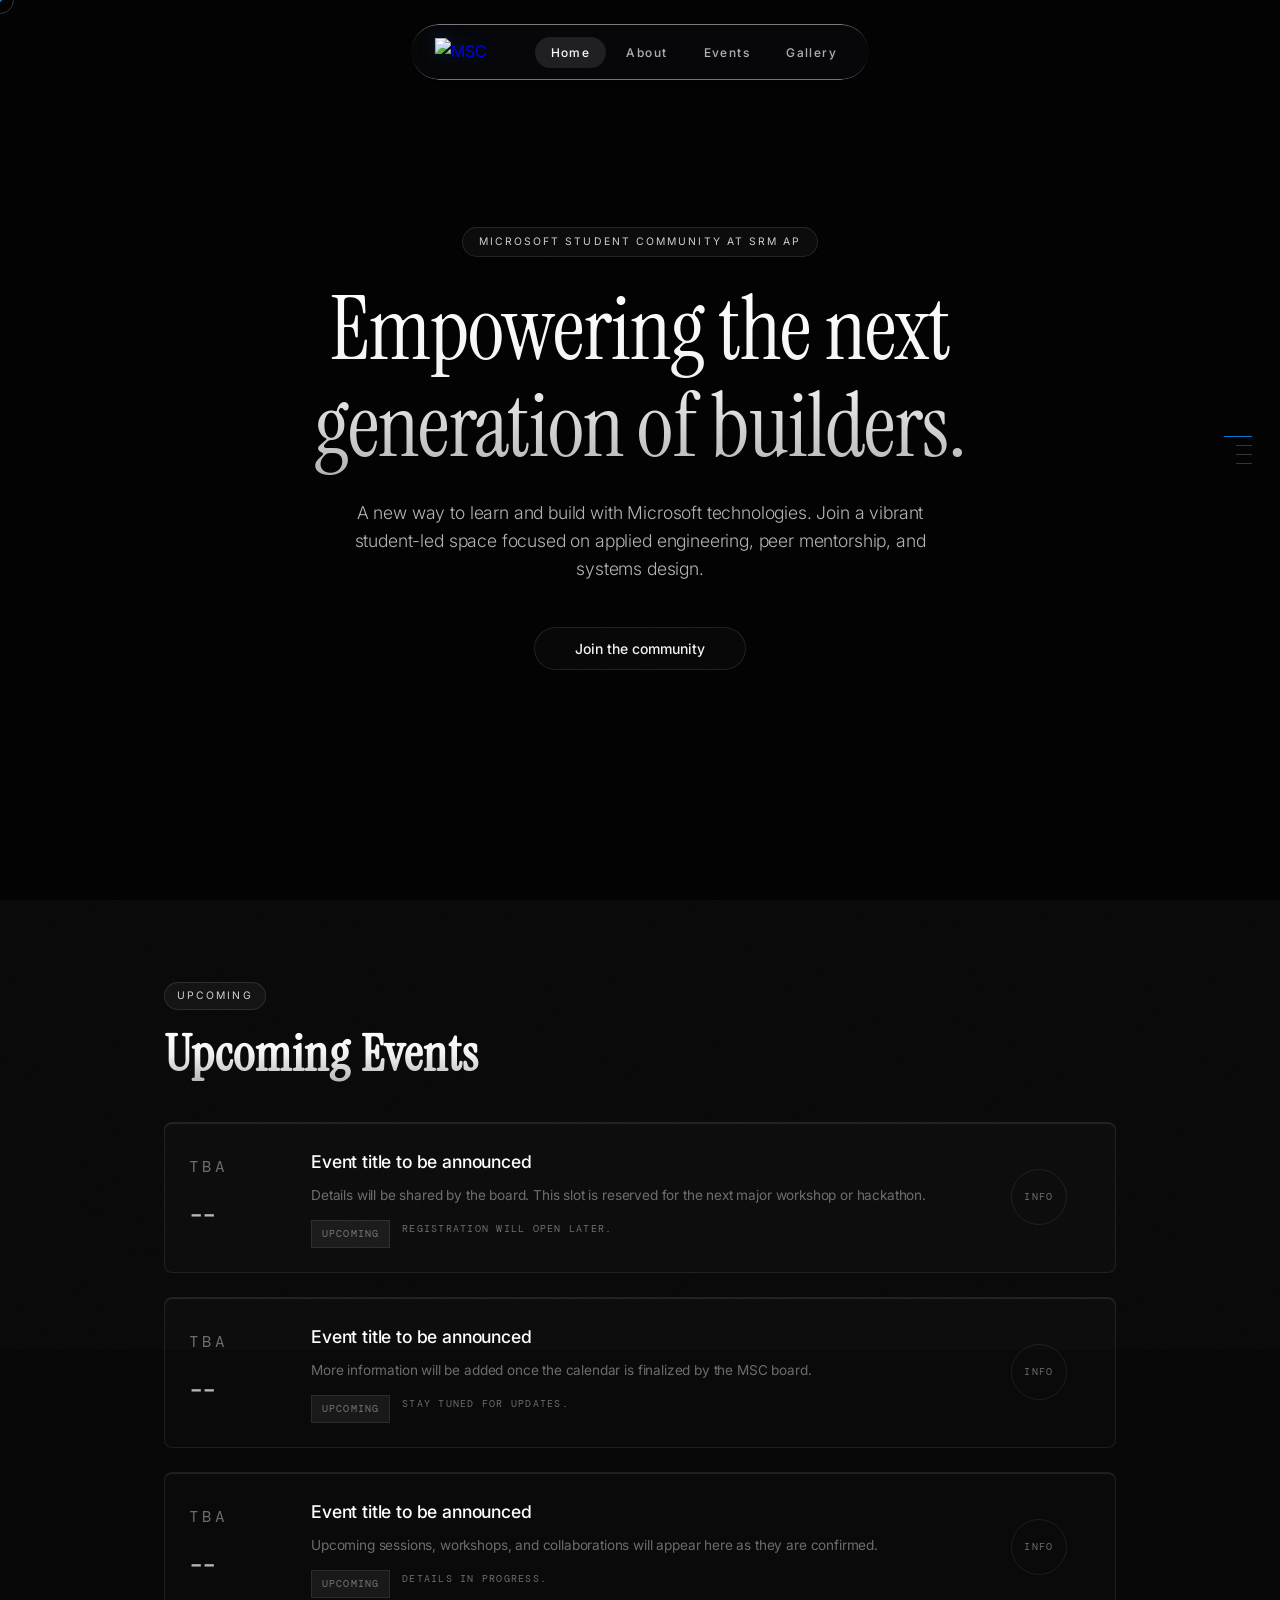
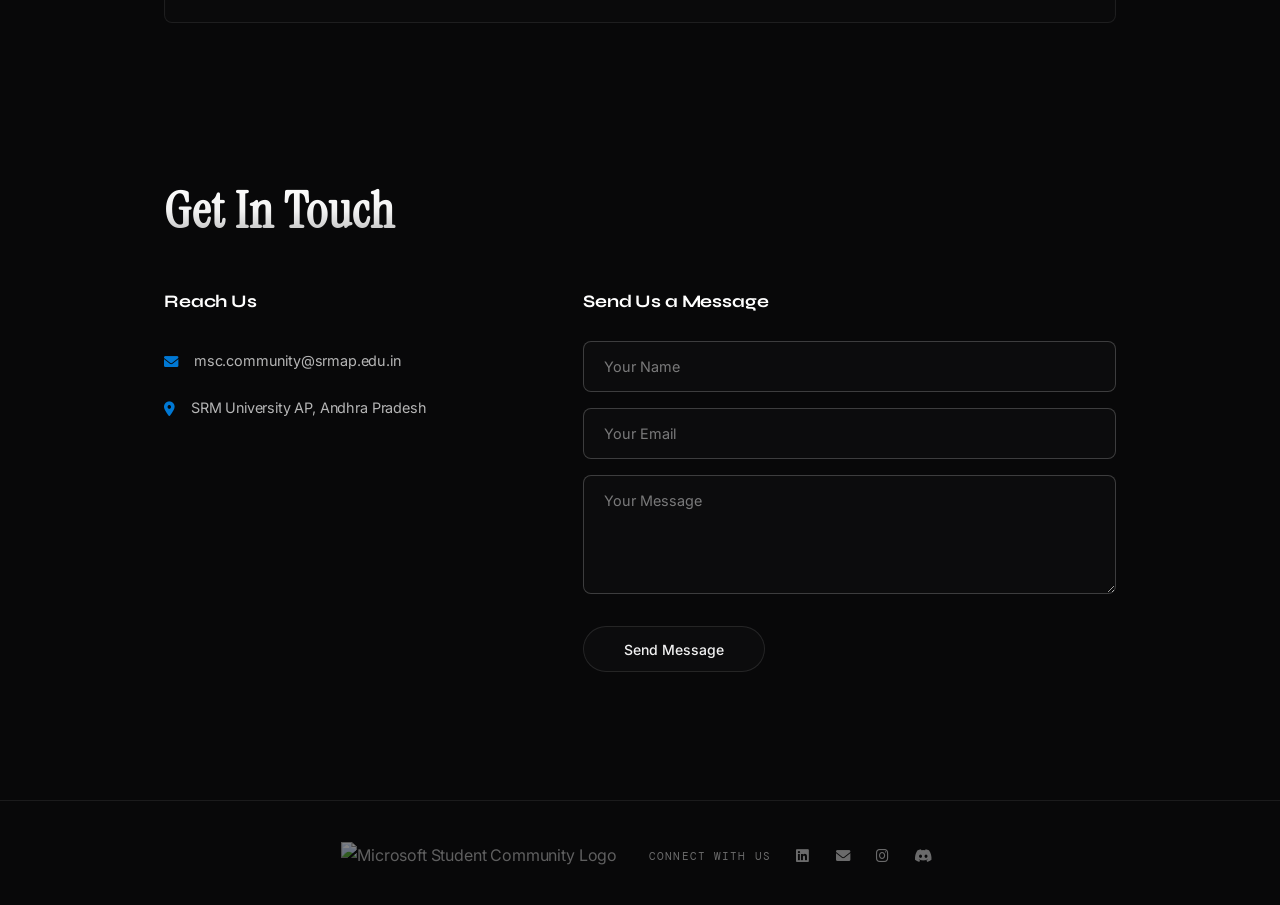
==== mscsrmap-main/index.html @ 241bece9 "Initial commit" ====
<!doctype html>
<html lang="en">
  <head>
    <meta charset="UTF-8" />
    <meta name="viewport" content="width=device-width, initial-scale=1.0" />
    <meta
      name="description"
      content="Microsoft Student Community at SRM University AP - A vibrant student-led tech community focused on Azure, AI, and cloud computing."
    />
    <title>Microsoft Student Community - SRM University AP</title>

    <!-- Preconnect to external domains for faster loading -->
    <link rel="preconnect" href="https://fonts.googleapis.com" crossorigin />
    <link rel="preconnect" href="https://fonts.gstatic.com" crossorigin />
    <link rel="preconnect" href="https://cdnjs.cloudflare.com" crossorigin />
    <link rel="preconnect" href="https://www.gstatic.com" crossorigin />

    <!-- DNS Prefetch for additional resources -->
    <link rel="dns-prefetch" href="https://api.web3forms.com" />

    <!-- Stylesheets with optimized loading -->
    <link rel="stylesheet" href="styles.css" />
    <link
      href="https://fonts.googleapis.com/css2?family=Syne:wght@700;800&family=DM+Mono:ital,wght@0,400;0,500;1,400&family=Inter:wght@300;400;500&family=Instrument+Serif:ital@0;1&display=swap"
      rel="stylesheet"
    />
    <link
      rel="stylesheet"
      href="https://cdnjs.cloudflare.com/ajax/libs/font-awesome/6.0.0/css/all.min.css"
      crossorigin="anonymous"
      referrerpolicy="no-referrer"
    />
  <script>
    (function(){
      var navEntry = performance.getEntriesByType("navigation")[0];
      var isReload = navEntry ? (navEntry.type === 'reload') : (performance.navigation && performance.navigation.type === 1);
      if (sessionStorage.getItem('loaderShown') === 'true' && !isReload) {
        document.documentElement.classList.add('skip-loader');
      } else {
        sessionStorage.setItem('loaderShown', 'true');
      }
    })();
  </script>
</head>

  <body>
    <div class="c-dot" id="cDot"></div>
    <div class="c-ring" id="cRing"></div>

    <!-- Loading Screen -->
    <div class="loading-screen" id="loadingScreen">
      <div class="loading-split top"></div>
      <div class="loading-split bottom"></div>
      <div class="loading-content">
        <div class="loading-logo-wrap">
          <img src="https://lkbwunzswqbnoygxtilm.supabase.co/storage/v1/object/public/webpage/MSC%20Logo.png" alt="MSC Logo" class="loading-logo-img" />
        </div>
        <div class="loading-bar-wrap">
          <div class="loading-bar-line"></div>
        </div>
      </div>
    </div>

    <!-- Background Video - optimized with preload metadata -->
    <video
      class="background-video"
      muted
      loop
      playsinline
      id="bgVideo"
      preload="metadata"
    >
      <source
        src="https://lkbwunzswqbnoygxtilm.supabase.co/storage/v1/object/public/webpage/Microsoft_Student_Community_Title_Card.mp4"
        type="video/mp4"
      />
    </video>
    <div class="background-overlay"></div>

    <!-- Navigation -->
    <nav class="navbar liquid-glass">
      <div class="nav-container">
        <a href="index.html" class="nav-logo-link"><img src="https://lkbwunzswqbnoygxtilm.supabase.co/storage/v1/object/public/webpage/MSC%20Logo.png" alt="MSC" class="nav-logo-img" /></a>
        <ul class="nav-menu">
          <li><a href="#home" class="nav-link active">Home</a></li>
          <li><a href="about.html" class="nav-link">About</a></li>
          <li><a href="events.html" class="nav-link">Events</a></li>
          <li><a href="gallery.html" class="nav-link">Gallery</a></li>
        </ul>
        <div class="hamburger">
          <span></span>
          <span></span>
          <span></span>
        </div>
      </div>
    </nav>

    <!-- Checkpoint Navigation Dots -->
    <div class="checkpoint-nav">
      <a
        href="#home"
        class="checkpoint-dot active"
        data-section="home"
        title="Home"
      ></a>
      <a
        href="#upcoming"
        class="checkpoint-dot"
        data-section="upcoming"
        title="Upcoming"
      ></a>
      <a
        href="#about"
        class="checkpoint-dot"
        data-section="about"
        title="About"
      ></a>
      <a
        href="#contact"
        class="checkpoint-dot"
        data-section="contact"
        title="Contact"
      ></a>
    </div>

    <!-- Hero Section -->
    <section id="home" class="hero hero-pro">
      <div class="hero-content">
        <p class="hero-tagline-pill glass-pill">MICROSOFT STUDENT COMMUNITY AT SRM AP</p>
        <h1 class="hero-title-pro">
          Empowering the next generation of builders.
        </h1>
        <p class="hero-desc-pro">
          A new way to learn and build with Microsoft technologies. Join a vibrant student-led space focused on applied engineering, peer mentorship, and systems design.
        </p>
        <div class="hero-cta-area">
          <button id="hero-join-btn" class="hero-btn-glass">Join the community</button>
          
          <form id="hero-email-form" class="hero-email-form hidden">
            <input type="email" id="hero-email-input" placeholder="" required />
            <button type="submit" id="hero-email-submit">
              <i class="fa-solid fa-arrow-right"></i>
            </button>
          </form>
        </div>
      </div>
    </section>

    <section id="upcoming" class="upcoming">
      <div class="container">
        <span class="section-label">Upcoming</span>
        <h2 class="section-title">Upcoming Events</h2>
        <div class="upcoming-list">
          <article class="event-cassette">
            <div class="event-spine">
              <span class="event-month">TBA</span>
              <span class="event-day">--</span>
            </div>
            <div class="event-body">
              <h3>Event title to be announced</h3>
              <p>
                Details will be shared by the board. This slot is reserved for
                the next major workshop or hackathon.
              </p>
              <div class="event-meta">
                <span class="event-status">Upcoming</span>
                <span class="event-note">Registration will open later.</span>
              </div>
            </div>
            <div class="event-edge">
              <span>Info</span>
            </div>
          </article>

          <article class="event-cassette">
            <div class="event-spine">
              <span class="event-month">TBA</span>
              <span class="event-day">--</span>
            </div>
            <div class="event-body">
              <h3>Event title to be announced</h3>
              <p>
                More information will be added once the calendar is finalized by
                the MSC board.
              </p>
              <div class="event-meta">
                <span class="event-status">Upcoming</span>
                <span class="event-note">Stay tuned for updates.</span>
              </div>
            </div>
            <div class="event-edge">
              <span>Info</span>
            </div>
          </article>

          <article class="event-cassette">
            <div class="event-spine">
              <span class="event-month">TBA</span>
              <span class="event-day">--</span>
            </div>
            <div class="event-body">
              <h3>Event title to be announced</h3>
              <p>
                Upcoming sessions, workshops, and collaborations will appear
                here as they are confirmed.
              </p>
              <div class="event-meta">
                <span class="event-status">Upcoming</span>
                <span class="event-note">Details in progress.</span>
              </div>
            </div>
            <div class="event-edge">
              <span>Info</span>
            </div>
          </article>
        </div>
      </div>
    </section>



    <!-- Contact Section -->
    <section id="contact" class="contact">
      <div class="container">
        <h2 class="section-title">Get In Touch</h2>
        <div class="contact-content">
          <div class="contact-info">
            <h3>Reach Us</h3>
            <div class="contact-item">
              <i class="fas fa-envelope"></i>
              <p>msc.community@srmap.edu.in</p>
            </div>
            <div class="contact-item">
              <i class="fas fa-map-marker-alt"></i>
              <p>SRM University AP, Andhra Pradesh</p>
            </div>
          </div>
          <div class="contact-form">
            <h3>Send Us a Message</h3>
            <form
              id="contact-form"
              action="https://api.web3forms.com/submit"
              method="POST"
            >
              <input
                type="hidden"
                name="access_key"
                value="b3f684a3-2f63-4d19-bb5c-60fe3d278ec2"
              />
              <input
                type="hidden"
                name="subject"
                value="New Contact Form Submission from MSC Website"
              />
              <input
                type="hidden"
                name="from_name"
                value="MSC Website Contact Form"
              />

              <input
                type="text"
                id="name"
                name="name"
                placeholder="Your Name"
                required
              />
              <input
                type="email"
                id="email"
                name="email"
                placeholder="Your Email"
                required
              />
              <textarea
                id="message"
                name="message"
                placeholder="Your Message"
                rows="5"
                required
              ></textarea>
              <button type="submit" id="submit-btn">Send Message</button>
            </form>
            <div id="form-status" class="form-status"></div>
          </div>
        </div>
      </div>
    </section>

    <!-- Event Modal -->
    <div class="event-modal" id="eventModal">
      <div class="event-modal-content">
        <div class="event-modal-header">
          <div class="event-modal-close" id="closeModal">&times;</div>
          <h3 class="event-modal-title" id="modalTitle"></h3>
          <div class="event-modal-date" id="modalDate"></div>
        </div>
        <div class="event-modal-body" id="modalBody"></div>
        <div class="event-modal-footer">
          <button class="event-modal-register" id="modalRegister">
            Register Now
          </button>
        </div>
      </div>
    </div>

    <!-- Footer -->
    <footer class="footer">
      <div class="container">
        <div class="footer-content">
          <div class="footer-left">
            <div class="footer-logo">
              <img
                src="https://lkbwunzswqbnoygxtilm.supabase.co/storage/v1/object/public/webpage/MSC%20Logo.png"
                alt="Microsoft Student Community Logo"
                class="footer-logo-img"
                loading="lazy"
                decoding="async"
              />
            </div>
            <div class="footer-connect">
              <p>Connect with us</p>
              <div class="footer-social">
                <a
                  href="https://linkedin.com/company/microsoft-student-community-srm-university/"
                  target="_blank"
                  ><i class="fab fa-linkedin"></i
                ></a>
                <a href="mailto:msc.community@srmap.edu.in" target="_blank"
                  ><i class="fa fa-envelope"></i
                ></a>
                <a
                  href="https://www.instagram.com/msc.srmap/?igsh=YmEwdnlteHUwNjVs#/"
                  target="_blank"
                  ><i class="fab fa-instagram"></i
                ></a>
                <a href="https://discord.com/invite/wZ55nBhWtJ/" target="_blank"
                  ><i class="fab fa-discord"></i
                ></a>
              </div>
            </div>
          </div>
          <!-- <div class="footer-right">
                    <p></p>
                </div> -->
        </div>
      </div>
    </footer>

    <script src="script.min.js"></script>
    <script>
      document.addEventListener('DOMContentLoaded', () => {
        const joinBtn = document.getElementById('hero-join-btn');
        const emailForm = document.getElementById('hero-email-form');
        const emailInput = document.getElementById('hero-email-input');
        const emailSubmit = document.getElementById('hero-email-submit');
        
        if (joinBtn && emailForm) {
          joinBtn.addEventListener('click', () => {
            joinBtn.style.display = 'none';
            emailForm.classList.remove('hidden');
            
            // Small delay for transition
            setTimeout(() => {
              emailForm.classList.add('active');
              emailInput.focus();
            }, 10);
            
            // Typewriter effect
            const placeholderText = "Enter Your Email Here For Early Access";
            let i = 0;
            emailInput.placeholder = "";
            
            const typeWriter = setInterval(() => {
              if (i < placeholderText.length) {
                emailInput.placeholder += placeholderText.charAt(i);
                i++;
              } else {
                clearInterval(typeWriter);
              }
            }, 60);
          });
          
          emailForm.addEventListener('submit', (e) => {
            e.preventDefault();
            emailSubmit.innerHTML = '<i class="fa-solid fa-check"></i>';
            
            emailInput.value = "";
            emailInput.placeholder = "";
            const successText = "You Will Receive Notifications By Email";
            let j = 0;
            
            const typeWriterSuccess = setInterval(() => {
              if (j < successText.length) {
                emailInput.placeholder += successText.charAt(j);
                j++;
              } else {
                clearInterval(typeWriterSuccess);
                
                // Reset after 4 seconds
                setTimeout(() => {
                  emailForm.classList.remove('active');
                  setTimeout(() => {
                    emailForm.classList.add('hidden');
                    joinBtn.style.display = 'block';
                    emailSubmit.innerHTML = '<i class="fa-solid fa-arrow-right"></i>';
                    emailInput.placeholder = "";
                  }, 200);
                }, 4000);
              }
            }, 60);
          });
        }
      });
    </script>
  </body>
</html>
---- mscsrmap-main/styles.css ----
/* ===== RESET & BASE ===== */
* {
  margin: 0;
  padding: 0;
  box-sizing: border-box;
}

html {
  scroll-behavior: smooth;
}

:root {
  --bg: #080809;
  --bg-2: #0d0d0f;
  --blue: #0078d4;
  --blue-dim: rgba(0, 120, 212, 0.1);
  --blue-glow: rgba(0, 120, 212, 0.35);
  --blue-soft: rgba(0, 120, 212, 0.08);
  --w100: #ffffff;
  --w95: rgba(255, 255, 255, 0.95);
  --w80: rgba(255, 255, 255, 0.8);
  --w70: rgba(255, 255, 255, 0.7);
  --w45: rgba(255, 255, 255, 0.45);
  --w40: rgba(255, 255, 255, 0.4);
  --w20: rgba(255, 255, 255, 0.2);
  --w15: rgba(255, 255, 255, 0.15);
  --w10: rgba(255, 255, 255, 0.1);
  --w06: rgba(255, 255, 255, 0.06);
  --w04: rgba(255, 255, 255, 0.04);
  --w02: rgba(255, 255, 255, 0.02);
  --w01: rgba(255, 255, 255, 0.01);
  --border: rgba(255, 255, 255, 0.08);
  --glass-bg: rgba(255, 255, 255, 0.01);
  --glass-border-top: rgba(255, 255, 255, 0.45);
  --glass-border-mid: rgba(255, 255, 255, 0.15);
  --font-d: "Syne", sans-serif;
  --font-s: "Instrument Serif", serif;
  --font-m: "DM Mono", monospace;
  --font-b: "Inter", sans-serif;
  --ease: cubic-bezier(0.16, 1, 0.3, 1);
  --ease-io: cubic-bezier(0.45, 0, 0.55, 1);
}

body {
  font-family: var(--font-b);
  background: var(--bg);
  color: var(--w70);
  line-height: 1.7;
  overflow-x: hidden;
  position: relative;
  animation: pageIn 0.4s var(--ease) both;
  -webkit-font-smoothing: antialiased;
  -moz-osx-font-smoothing: grayscale;
  letter-spacing: -0.01em;
}

/* ===== SELECTION STYLING ===== */
::selection {
  background: var(--w100);
  color: #000;
}
::-moz-selection {
  background: var(--w100);
  color: #000;
}

body::after {
  content: "";
  position: fixed;
  inset: -50%;
  width: 200%;
  height: 200%;
  background-image: url("data:image/svg+xml,%3Csvg xmlns='http://www.w3.org/2000/svg' width='300' height='300'%3E%3Cfilter id='n'%3E%3CfeTurbulence type='fractalNoise' baseFrequency='0.75' numOctaves='4' stitchTiles='stitch'/%3E%3C/filter%3E%3Crect width='300' height='300' filter='url(%23n)' opacity='1'/%3E%3C/svg%3E");
  background-repeat: repeat;
  background-size: 300px 300px;
  opacity: 0.028;
  pointer-events: none;
  z-index: 99990;
  mix-blend-mode: overlay;
  animation: grainShift 0.8s steps(1) infinite;
}

@keyframes grainShift {
  0% {
    transform: translate(0, 0);
  }
  10% {
    transform: translate(-3%, -4%);
  }
  20% {
    transform: translate(5%, 2%);
  }
  30% {
    transform: translate(-2%, 6%);
  }
  40% {
    transform: translate(4%, -3%);
  }
  50% {
    transform: translate(-5%, 1%);
  }
  60% {
    transform: translate(3%, 5%);
  }
  70% {
    transform: translate(-4%, -2%);
  }
  80% {
    transform: translate(2%, -5%);
  }
  90% {
    transform: translate(-3%, 3%);
  }
  100% {
    transform: translate(0, 0);
  }
}

@keyframes pageIn {
  from {
    opacity: 0;
  }
  to {
    opacity: 1;
  }
}

/* ===== LIQUID GLASS UTILITY ===== */
.liquid-glass {
  background: var(--glass-bg);
  background-blend-mode: luminosity;
  backdrop-filter: blur(4px);
  -webkit-backdrop-filter: blur(4px);
  border: none;
  box-shadow: inset 0 1px 1px rgba(255, 255, 255, 0.1);
  position: relative;
  overflow: hidden;
}
.liquid-glass::before {
  content: '';
  position: absolute;
  inset: 0;
  padding: 1.4px;
  background: linear-gradient(
    180deg,
    var(--glass-border-top) 0%,
    var(--glass-border-mid) 20%,
    transparent 40%,
    transparent 60%,
    var(--glass-border-mid) 80%,
    var(--glass-border-top) 100%
  );
  border-radius: inherit;
  -webkit-mask: linear-gradient(#fff 0 0) content-box, linear-gradient(#fff 0 0);
  -webkit-mask-composite: xor;
  mask: linear-gradient(#fff 0 0) content-box, linear-gradient(#fff 0 0);
  mask-composite: exclude;
  pointer-events: none;
  z-index: 1;
}

.glass-pill {
  background: rgba(255, 255, 255, 0.04);
  backdrop-filter: blur(16px) saturate(180%);
  -webkit-backdrop-filter: blur(16px) saturate(180%);
  border-radius: 9999px;
  border: 1px solid var(--w10);
}

@keyframes logoPulse {
  0% {
    transform: scale(0.98);
    opacity: 0.75;
  }
  50% {
    transform: scale(1.05);
    opacity: 1;
  }
  100% {
    transform: scale(0.98);
    opacity: 0.75;
  }
}

/* ===== LOADING SCREEN ===== */
.loading-screen {
  position: fixed;
  inset: 0;
  z-index: 99999;
  display: flex;
  align-items: center;
  justify-content: center;
  pointer-events: none;
}
html.skip-loader .loading-screen {
  display: none !important;
}
.loading-split {
  position: absolute;
  left: 0;
  right: 0;
  height: 50vh;
  background: #000;
  transition: transform 0.8s cubic-bezier(0.77, 0, 0.175, 1);
  z-index: 1;
}
.loading-split.top {
  top: 0;
  transform-origin: top;
}
.loading-split.bottom {
  bottom: 0;
  transform-origin: bottom;
}
.loading-screen.hidden .loading-split.top {
  transform: translateY(-100%);
}
.loading-screen.hidden .loading-split.bottom {
  transform: translateY(100%);
}
.loading-content {
  position: relative;
  z-index: 2;
  display: flex;
  flex-direction: column;
  align-items: center;
  gap: 2rem;
  transition: opacity 0.4s ease, transform 0.6s ease;
}
.loading-screen.hidden .loading-content {
  opacity: 0;
  transform: scale(0.95);
}
.loading-logo-wrap {
  overflow: hidden;
  display: flex;
  align-items: center;
  justify-content: center;
}
.loading-logo-img {
  height: 100px;
  width: auto;
  object-fit: contain;
  transform: translateY(100%);
  animation: slideUpLogo 0.8s cubic-bezier(0.16, 1, 0.3, 1) forwards;
  filter: drop-shadow(0 0 14px rgba(0, 120, 212, 0.35));
}
@keyframes slideUpLogo {
  to { transform: translateY(0); }
}
.loading-bar-wrap {
  width: 140px;
  height: 1px;
  background: var(--w10);
  overflow: hidden;
  position: relative;
}
.loading-bar-line {
  position: absolute;
  top: 0;
  left: 0;
  height: 100%;
  width: 40%;
  background: var(--blue);
  animation: loadingScan 1s cubic-bezier(0.65, 0, 0.35, 1) infinite;
}
@keyframes loadingScan {
  0% { left: -40%; }
  100% { left: 100%; }
}

/* ===== BACKGROUND ===== */
.background-video {
  position: fixed;
  top: 0;
  left: 0;
  right: 0;
  bottom: 0;
  width: 100vw;
  height: 100vh;
  object-fit: cover;
  z-index: -2;
  opacity: 0.4;
  filter: grayscale(100%) brightness(0.6) blur(8px);
  display: block;
  max-width: 100vw;
  max-height: 100vh;
  pointer-events: none;
}

.background-overlay {
  position: fixed;
  inset: 0;
  background: rgba(8, 8, 9, 0.82);
  z-index: -1;
}

body.events-page .background-overlay,
body.team-page .background-overlay,
body.board-page .background-overlay {
  background: rgba(8, 8, 9, 0.92) !important;
}

body.events-page .events,
body.team-page .team,
body.board-page .board {
  padding-top: 140px;
}

/* ===== CONTAINER ===== */
.container {
  max-width: 1000px;
  margin: 0 auto;
  padding: 0 24px;
}

/* ===== NAVIGATION ===== */
.navbar {
  position: fixed;
  top: 24px;
  left: 50%;
  transform: translateX(-50%);
  width: max-content;
  max-width: 90vw;
  z-index: 1000;
  padding: 0;
  transition: all 0.4s cubic-bezier(0.16, 1, 0.3, 1);
  border-radius: 100px;
  animation: navSlideIn 0.8s var(--ease) forwards;
  opacity: 0;
}
@keyframes navSlideIn {
  from { opacity: 0; transform: translate(-50%, -20px); }
  to { opacity: 1; transform: translate(-50%, 0); }
}
.nav-container {
  display: flex;
  align-items: center;
  justify-content: space-between;
  height: 56px;
  padding: 0 16px 0 24px;
  gap: 3rem;
}
.nav-logo-link {
  display: flex;
  align-items: center;
  text-decoration: none;
}
.nav-logo-img {
  height: 28px;
  width: auto;
  object-fit: contain;
  filter: drop-shadow(0 0 8px rgba(0, 120, 212, 0.2));
  transition: filter 0.3s ease, transform 0.3s ease;
}
.nav-logo-link:hover .nav-logo-img {
  filter: drop-shadow(0 0 14px rgba(0, 120, 212, 0.4));
  transform: scale(1.05);
}
.nav-menu {
  display: flex;
  list-style: none;
  gap: 0.25rem;
  align-items: center;
}
.nav-link {
  font-family: var(--font-b);
  font-size: 0.75rem;
  font-weight: 500;
  letter-spacing: 0.04em;
  color: var(--w70);
  text-decoration: none;
  text-transform: capitalize;
  padding: 8px 16px;
  border-radius: 100px;
  transition: all 0.3s ease;
  position: relative;
}
.nav-link:hover {
  background: rgba(255, 255, 255, 0.05);
  color: var(--w100);
}
.nav-link.active {
  background: rgba(255, 255, 255, 0.1);
  color: var(--w100);
}

/* Hamburger */
.hamburger {
  display: none;
  flex-direction: column;
  cursor: pointer;
  padding: 8px;
  z-index: 1001;
}

.hamburger span {
  width: 20px;
  height: 1.5px;
  background: var(--w40);
  margin: 3px 0;
  border-radius: 2px;
}

.hamburger.active span:nth-child(1) {
  transform: rotate(45deg) translateY(7px);
}

.hamburger.active span:nth-child(2) {
  opacity: 0;
}

.hamburger.active span:nth-child(3) {
  transform: rotate(-45deg) translateY(-7px);
}

/* ===== CHECKPOINT NAV ===== */
.checkpoint-nav {
  position: fixed;
  right: 1.75rem;
  top: 50%;
  transform: translateY(-50%);
  display: flex;
  flex-direction: column;
  gap: 8px;
  z-index: 100;
  align-items: flex-end;
}
.checkpoint-dot {
  display: block;
  height: 1px;
  width: 16px;
  background: var(--w20);
  text-decoration: none;
  transition:
    width 0.35s var(--ease),
    background 0.3s ease;
}
.checkpoint-dot:hover {
  width: 22px;
  background: var(--w40);
}
.checkpoint-dot.active {
  width: 28px;
  background: var(--blue);
}
@media (max-width: 900px) {
  .checkpoint-nav {
    display: none;
  }
}

/* ===== CUSTOM CURSOR ===== */
@media (hover: hover) and (pointer: fine) {
  /* Hide native cursor only when JS has initialized the custom cursor */
  body.has-custom-cursor * {
    cursor: none !important;
  }

  .c-dot {
    position: fixed;
    width: 4px;
    height: 4px;
    background: var(--blue);
    border-radius: 50%;
    pointer-events: none;
    z-index: 999999;
    left: 0;
    top: 0;
    transform: translate(-50%, -50%);
    will-change: left, top;
    transition:
      width 0.2s var(--ease),
      height 0.2s var(--ease),
      opacity 0.3s;
  }
  .c-ring {
    position: fixed;
    width: 28px;
    height: 28px;
    border: 1px solid var(--w20);
    border-radius: 50%;
    pointer-events: none;
    z-index: 999998;
    left: 0;
    top: 0;
    transform: translate(-50%, -50%);
    will-change: left, top;
    transition:
      width 0.3s var(--ease),
      height 0.3s var(--ease),
      border-color 0.3s ease,
      opacity 0.3s;
  }
  .c-dot.h {
    width: 6px;
    height: 6px;
  }
  .c-ring.h {
    width: 40px;
    height: 40px;
    border-color: var(--blue-glow);
  }
}

/* ===== SCROLL REVEAL ===== */
.reveal {
  opacity: 0;
  transform: translateY(20px);
  transition:
    opacity 0.75s var(--ease),
    transform 0.75s var(--ease);
}
.reveal.in {
  opacity: 1;
  transform: none;
}
.reveal-d1 {
  transition-delay: 0.08s;
}
.reveal-d2 {
  transition-delay: 0.16s;
}
.reveal-d3 {
  transition-delay: 0.24s;
}
.reveal-d4 {
  transition-delay: 0.32s;
}

/* ===== HERO PRO ===== */
.hero.hero-pro {
  position: relative;
  min-height: 100vh;
  display: flex;
  align-items: center;
  justify-content: center;
  padding: 0 24px;
}

.hero-pro .hero-content {
  position: relative;
  z-index: 10;
  text-align: center;
  max-width: 1000px;
  width: 100%;
  display: flex;
  flex-direction: column;
  align-items: center;
  justify-content: center;
}

.hero-tagline-pill {
  display: inline-flex;
  align-items: center;
  justify-content: center;
  gap: 0.5rem;
  padding: 0.35rem 1rem;
  font-family: var(--font-b);
  font-size: 0.65rem;
  letter-spacing: 0.2em;
  text-transform: uppercase;
  color: var(--w80);
  margin-bottom: 1.5rem;
  opacity: 0;
  animation: fadeUpIn 0.8s var(--ease) 0.1s forwards;
}

.hero-title-pro {
  font-family: var(--font-s);
  font-size: clamp(3rem, 7vw, 5.5rem);
  font-weight: 400;
  line-height: 1.1;
  background: linear-gradient(to bottom, var(--w100), var(--w95), var(--w70));
  -webkit-background-clip: text;
  background-clip: text;
  color: transparent;
  margin-bottom: 1.5rem;
  letter-spacing: -0.01em;
  opacity: 0;
  animation: fadeUpIn 1s var(--ease) 0.2s forwards;
  max-width: 900px;
}

.hero-desc-pro {
  font-size: 1.1rem;
  color: var(--w70);
  max-width: 600px;
  line-height: 1.6;
  margin-bottom: 2.5rem;
  font-weight: 300;
  opacity: 0;
  animation: fadeUpIn 1s var(--ease) 0.3s forwards;
}

.hero-cta-area {
  min-height: 50px;
  display: flex;
  align-items: center;
  justify-content: center;
  opacity: 0;
  animation: fadeUpIn 1s var(--ease) 0.4s forwards;
}

@keyframes fadeUpIn {
  from { opacity: 0; transform: translateY(20px); }
  to { opacity: 1; transform: translateY(0); }
}

.hero-btn-glass {
  padding: 0.75rem 2.5rem;
  font-family: var(--font-b);
  font-size: 0.875rem;
  font-weight: 500;
  color: var(--w95);
  background: rgba(255, 255, 255, 0.02);
  border: 1px solid var(--w10);
  border-radius: 9999px;
  cursor: pointer;
  transition: all 0.3s ease;
  backdrop-filter: blur(4px);
}
.hero-btn-glass:hover {
  border-color: var(--w40);
  background: rgba(255, 255, 255, 0.05);
  color: var(--w100);
}

.hero-email-form {
  display: flex;
  align-items: center;
  gap: 0.5rem;
  padding: 0.375rem 0.375rem 0.375rem 1.25rem;
  border: 1px solid var(--w20);
  border-radius: 9999px;
  background: rgba(255, 255, 255, 0.02);
  backdrop-filter: blur(4px);
  width: 100%;
  min-width: 280px;
  max-width: 320px;
  transition: border-color 0.3s ease, transform 0.2s ease;
  transform: scale(0.95);
}
.hero-email-form.active {
  transform: scale(1);
}
.hero-email-form:focus-within {
  border-color: var(--w40);
}
.hero-email-form input {
  flex: 1;
  background: transparent;
  border: none;
  color: var(--w100);
  font-family: var(--font-b);
  font-size: 0.875rem;
  outline: none;
  min-width: 0;
}
.hero-email-form input::placeholder {
  color: var(--w45);
}
.hero-email-form button {
  width: 32px;
  height: 32px;
  border-radius: 50%;
  background: var(--w10);
  border: none;
  color: var(--w100);
  display: flex;
  align-items: center;
  justify-content: center;
  cursor: pointer;
  transition: all 0.3s ease;
  flex-shrink: 0;
}
.hero-email-form button:hover {
  background: var(--w20);
}
.hero-email-form.hidden {
  display: none;
}

/* Large Screens */
@media (min-width: 1600px) {
  .hero-inner {
    max-width: 1600px;
    gap: 6rem;
  }

  .hero-tagline {
    font-size: 1.15rem;
  }

  .hero-description {
    font-size: 1rem;
    max-width: 600px;
  }
}

/* Page Hero */
.events-hero,
.team-hero,
.board-hero {
  min-height: 40vh;
  display: flex;
  align-items: center;
  justify-content: center;
  padding-top: 120px;
}

.events-hero h1,
.team-hero h1,
.board-hero h1 {
  font-family: var(--font-s);
  font-size: 3.5rem;
  font-weight: 500;
  background: linear-gradient(to bottom, var(--w100), var(--w95), var(--w70));
  -webkit-background-clip: text;
  background-clip: text;
  color: transparent;
  letter-spacing: -0.01em;
}

.events-hero p,
.team-hero p,
.board-hero p {
  font-size: 1rem;
  color: var(--w70);
  max-width: 500px;
  margin: 0 auto;
}

/* ===== SECTIONS ===== */
section {
  padding: 5rem 0;
  position: relative;
  background: transparent;
}

.section-title {
  font-family: var(--font-s);
  font-size: clamp(2.5rem, 4vw, 3.5rem);
  font-weight: 400;
  background: linear-gradient(to bottom, var(--w100), var(--w95), var(--w70));
  -webkit-background-clip: text;
  background-clip: text;
  color: transparent;
  line-height: 1.1;
  margin-bottom: 2.5rem;
  letter-spacing: -0.01em;
}

.section-label {
  display: inline-flex;
  align-items: center;
  justify-content: center;
  gap: 0.5rem;
  padding: 0.25rem 0.75rem;
  font-family: var(--font-b);
  font-size: 0.65rem;
  letter-spacing: 0.2em;
  color: var(--w80);
  text-transform: uppercase;
  margin-bottom: 1rem;
  background: rgba(255, 255, 255, 0.04);
  backdrop-filter: blur(16px) saturate(180%);
  -webkit-backdrop-filter: blur(16px) saturate(180%);
  border-radius: 9999px;
  border: 1px solid var(--w10);
}

/* ===== UPCOMING EVENTS ===== */
.upcoming {
  padding: 5rem 0 4rem;
}

.upcoming-list {
  display: flex;
  flex-direction: column;
  gap: 1.5rem;
  max-width: 1000px;
  margin: 0 auto;
}

.event-cassette {
  display: grid;
  grid-template-columns: 90px 1fr 80px;
  gap: 2rem;
  padding: 1.5rem;
  border: 1px solid var(--border);
  border-radius: 8px;
  background: var(--glass-bg);
  backdrop-filter: blur(4px);
  box-shadow: inset 0 1px 1px rgba(255, 255, 255, 0.1);
  align-items: center;
  transition: transform 0.3s var(--ease), border-color 0.3s var(--ease), background 0.3s var(--ease), box-shadow 0.3s var(--ease);
}

.event-cassette:hover {
  transform: translateY(-2px);
  border-color: var(--blue);
  background: var(--w04);
  box-shadow: inset 0 1px 1px rgba(255, 255, 255, 0.1), 0 4px 20px var(--blue-soft);
}

.event-cassette:last-child {
  border-bottom: 1px solid var(--border);
}

.event-spine {
  display: flex;
  flex-direction: column;
  font-family: var(--font-m);
  text-transform: uppercase;
  letter-spacing: 0.2em;
  color: var(--w40);
  gap: 0.4rem;
}

.event-day {
  font-family: var(--font-d);
  font-size: 2rem;
  color: var(--w70);
  letter-spacing: -0.02em;
}

.event-body h3 {
  font-size: 1.1rem;
  font-weight: 500;
  color: var(--w100);
  margin-bottom: 0.5rem;
}

.event-body p {
  color: var(--w40);
  font-size: 0.85rem;
  line-height: 1.6;
  margin-bottom: 0.85rem;
}

.event-meta {
  display: flex;
  flex-wrap: wrap;
  gap: 0.75rem;
  font-family: var(--font-m);
  font-size: 0.65rem;
  letter-spacing: 0.12em;
  text-transform: uppercase;
  color: var(--w40);
}

.event-status {
  border: 1px solid var(--border);
  padding: 0.25rem 0.6rem;
  background: var(--w06);
}

.event-edge {
  width: 56px;
  height: 56px;
  border: 1px solid var(--border);
  border-radius: 50%;
  display: flex;
  align-items: center;
  justify-content: center;
  font-family: var(--font-m);
  font-size: 0.6rem;
  letter-spacing: 0.14em;
  text-transform: uppercase;
  color: var(--w40);
  background: transparent;
  transition: all 0.3s var(--ease);
}

.event-cassette:hover .event-edge {
  border-color: var(--blue);
  color: var(--blue);
  background: var(--blue-dim);
}

/* ===== ABOUT SECTION ===== */
.about-content {
  display: grid;
  grid-template-columns: 2fr 1fr;
  gap: 4rem;
  align-items: center;
}

.about-text p {
  font-size: 0.9rem;
  margin-bottom: 1.25rem;
  color: var(--w70);
  line-height: 1.8;
}

.about-text strong {
  color: var(--w100);
  font-weight: 500;
}

.stats {
  display: flex;
  gap: 3rem;
  margin-top: 2.5rem;
  justify-content: flex-start;
}

.stat-item {
  text-align: left;
  padding: 0;
  background: none;
  border: none;
}

.stat-item h3 {
  font-family: var(--font-d);
  font-size: 2.5rem;
  font-weight: 700;
  color: var(--w100);
  line-height: 1;
}

.stat-item p {
  font-family: var(--font-m);
  color: var(--w40);
  font-weight: 400;
  font-size: 0.7rem;
  text-transform: uppercase;
  letter-spacing: 0.15em;
  margin-top: 0.25rem;
}

.image-placeholder {
  width: 100%;
  height: 280px;
  background: none;
  border-radius: 0;
  display: flex;
  align-items: center;
  justify-content: center;
  border: none;
  overflow: hidden;
}

.image-placeholder img {
  width: 100%;
  height: 100%;
  object-fit: contain;
}

.about-shell {
  display: grid;
  grid-template-columns: minmax(0, 1.1fr) minmax(0, 0.9fr);
  gap: 3.5rem;
  align-items: start;
}

.about-lead {
  font-size: 0.95rem;
  color: var(--w70);
  line-height: 1.8;
  margin-bottom: 2rem;
}

.credit-strip {
  display: grid;
  gap: 1rem;
  border-left: 1px solid var(--border);
  padding-left: 1.5rem;
}

.credit-item {
  display: flex;
  flex-direction: column;
  gap: 0.3rem;
}

.credit-label {
  font-family: var(--font-m);
  font-size: 0.65rem;
  letter-spacing: 0.2em;
  color: var(--w40);
  text-transform: uppercase;
}

.credit-name {
  font-size: 0.95rem;
  color: var(--w100);
}

.about-impact {
  display: grid;
  gap: 1rem;
}

.impact-band {
  display: flex;
  align-items: center;
  justify-content: space-between;
  border: 1px solid var(--border);
  border-radius: 8px;
  padding: 1.2rem 1.5rem;
  background: var(--w04);
  transition: transform 0.3s var(--ease), border-color 0.3s var(--ease), background 0.3s var(--ease);
}

.impact-band:hover {
  transform: translateY(-2px);
  border-color: var(--w20);
  background: var(--w06);
}

.impact-value {
  font-family: var(--font-d);
  font-size: 1.6rem;
  color: var(--w100);
}

.impact-label {
  font-family: var(--font-m);
  font-size: 0.65rem;
  letter-spacing: 0.18em;
  text-transform: uppercase;
  color: var(--w40);
}

/* ===== EVENTS SECTION ===== */
.events-subtitle {
  font-family: var(--font-m);
  font-size: 0.65rem;
  font-weight: 400;
  margin-bottom: 2rem;
  color: var(--blue);
  text-transform: uppercase;
  letter-spacing: 0.25em;
  text-align: center;
  opacity: 0.85;
}

.events-section {
  margin-bottom: 4rem;
}

.events-grid {
  display: flex;
  flex-direction: column;
  max-width: 900px;
  margin: 0 auto;
  gap: 0;
  padding-bottom: 2rem;
}

.event-card {
  background: rgba(255, 255, 255, 0.01);
  border: 1px solid var(--w10);
  border-radius: 8px;
  backdrop-filter: blur(4px);
  padding: 0;
  display: grid;
  grid-template-columns: 140px 1fr;
  align-items: stretch;
  position: relative;
  transition: all 0.3s var(--ease);
  margin-bottom: 2rem;
  overflow: hidden;
  box-shadow: inset 0 1px 1px rgba(255, 255, 255, 0.1);
}

.event-card:last-child {
  margin-bottom: 0;
}

.event-card:hover {
  border-color: var(--blue);
  background: var(--w04);
  transform: translateY(-2px);
  box-shadow: inset 0 1px 1px rgba(255, 255, 255, 0.1), 0 4px 20px var(--blue-soft);
}

.event-card:hover .event-content h4 {
  color: var(--blue);
}

/* Event Types - Optional accent line */
/* Mobile Responsiveness for Events List */
@media (max-width: 768px) {
  .event-card {
    grid-template-columns: 1fr;
    gap: 1rem;
    padding: 2rem 0;
  }

  .event-date {
    flex-direction: row;
    align-items: baseline;
    gap: 0.5rem;
    padding-bottom: 0.5rem;
    border-bottom: 1px solid var(--border);
    margin-bottom: 0.5rem;
    width: fit-content;
  }

  .event-date .day {
    font-size: 1.5rem;
  }

  .event-details {
    flex-direction: column;
    gap: 0.5rem;
  }
}

/* Cleanup old event types */
.hackathon-event,
.quantum-event,
.techfest-event,
.zerojam-event,
.techhunt-event,
.hackxmsc-event {
  background-image: none !important;
}

.event-card-header {
  padding: 0;
  border-bottom: none;
  margin-bottom: 1rem;
}

.event-date {
  display: flex;
  flex-direction: column;
  align-items: center;
  justify-content: center;
  border-right: 1px dashed var(--w20);
  background: var(--w02);
  padding: 2rem 0;
  width: 100%;
}

.event-date .month {
  font-family: var(--font-m);
  font-size: 0.75rem;
  font-weight: 400;
  color: var(--w70);
  text-transform: uppercase;
  letter-spacing: 0.2em;
  margin-bottom: 0.5rem;
}

.event-date .day {
  font-family: var(--font-d);
  font-size: 3rem;
  font-weight: 700;
  color: var(--w100);
  line-height: 1;
  letter-spacing: -2px;
}

.past-event .event-date {
  opacity: 0.7;
}

.event-content {
  padding: 2.5rem;
  display: flex;
  flex-direction: column;
  justify-content: center;
}

.event-content h4 {
  font-family: var(--font-b);
  font-size: 1.15rem;
  font-weight: 500;
  margin-bottom: 0.75rem;
  line-height: 1.3;
  color: var(--w70);
  transition: color 0.25s ease;
}

.event-content p {
  color: var(--w40);
  margin-bottom: 1.5rem;
  line-height: 1.6;
  font-size: 0.85rem;
}

.event-details {
  display: flex;
  flex-direction: row;
  gap: 2rem;
  margin-top: 1.5rem;
  padding-top: 1.5rem;
  border-top: 1px solid var(--border);
}

.event-time,
.event-location {
  display: flex;
  align-items: center;
  gap: 0.5rem;
  font-family: var(--font-m);
  font-size: 0.7rem;
  color: var(--w40);
  letter-spacing: 0.05em;
}

.event-time i,
.event-location i {
  color: var(--blue);
  font-size: 0.7rem;
  width: 16px;
  text-align: center;
}

.event-actions {
  display: flex;
  align-items: center;
  gap: 0.8rem;
  margin-top: auto;
}

.register-btn {
  font-family: var(--font-m);
  background: transparent;
  color: var(--w70);
  border: 1px solid var(--border);
  padding: 0.6rem 1.5rem;
  border-radius: 0;
  font-weight: 400;
  font-size: 0.7rem;
  letter-spacing: 0.1em;
  text-transform: uppercase;
  cursor: pointer;
}

.register-btn:hover {
  border-color: var(--w40);
  color: var(--w100);
}

.past-event {
  opacity: 0.7;
}

/* ===== FOUNDERS ===== */
.founders-grid {
  display: grid;
  grid-template-columns: repeat(3, 1fr);
  gap: 0;
  text-align: center;
}

.founder-card {
  background: transparent;
  border: 1px solid var(--w20);
  border-radius: 0;
  padding: 3rem 2rem;
  text-align: center;
  position: relative;
  transition: all 0.3s var(--ease);
}

.founder-card:hover {
  border-color: var(--blue);
  background: var(--w02);
}

.founder-card::after {
  display: none;
}

.founder-card:last-child {
  border-right: 1px solid var(--border);
}

.founder-card:last-child::after {
  display: none;
}

.founder-image {
  margin-bottom: 1.25rem;
}

.founder-image .image-placeholder {
  width: 80px !important;
  height: 80px !important;
  border-radius: 50% !important;
  margin: 0 auto;
  overflow: hidden;
  position: relative;
  display: block !important;
  background: none !important;
  border: none !important;
}

.founder-img {
  width: 100% !important;
  height: 100% !important;
  object-fit: cover !important;
  border-radius: 50%;
  position: absolute;
  top: 0;
  left: 0;
}

.founder-info h3 {
  font-size: 1rem;
  font-weight: 500;
  margin-bottom: 0.2rem;
  color: var(--w100);
}

.founder-role {
  color: var(--w40);
  font-weight: 400;
  margin-bottom: 0;
  font-size: 0.8rem;
}

.founder-bio {
  color: var(--w70);
  line-height: 1.6;
  margin-bottom: 1rem;
  font-size: 0.875rem;
}

.founder-social {
  display: flex;
  justify-content: center;
  gap: 0.75rem;
}

.founder-social a {
  width: 28px;
  height: 28px;
  background: none;
  border: none;
  display: flex;
  align-items: center;
  justify-content: center;
  color: var(--w40);
  text-decoration: none;
  font-size: 0.85rem;
}

.founder-social a:hover {
  color: var(--w100);
}

/* ===== DIRECTORATE ===== */
/* commented by fawaz for future references */
.directorate-placeholder {
  display: flex;
  justify-content: center;
  align-items: center;
  padding: 4rem 0;
  text-align: center;
}

.tbd-text {
  font-family: var(--font-m);
  font-size: 0.8rem;
  font-weight: 400;
  color: var(--w40);
  letter-spacing: 0.25em;
  text-transform: uppercase;
  position: relative;
  padding-bottom: 0.5rem;
}

.tbd-text::after {
  content: "";
  position: absolute;
  bottom: 0;
  left: 50%;
  transform: translateX(-50%);
  width: 40px;
  height: 1px;
  background: var(--blue);
  opacity: 0.5;
}

/* Mobile Responsiveness for Directorate */
@media (max-width: 768px) {
  .directorate-placeholder {
    padding: 3rem 0;
  }

  .tbd-text {
    font-size: 0.75rem;
    letter-spacing: 0.2em;
  }
}

/* ===== BOARD ===== */
.board {
  background: transparent;
  padding-top: 140px;
}

.board-grid,
.chief-board-grid {
  display: grid;
  grid-template-columns: repeat(auto-fit, minmax(220px, 1fr));
  gap: 2rem;
}

.board-card {
  background: rgba(255, 255, 255, 0.01);
  border: 1px solid var(--w10);
  border-radius: 8px;
  backdrop-filter: blur(4px);
  padding: 2.5rem 1.5rem;
  text-align: center;
  transition: all 0.3s var(--ease);
}

.board-card:hover {
  background: rgba(255, 255, 255, 0.04);
  border-color: var(--blue);
  transform: translateY(-4px);
  box-shadow: inset 0 1px 1px rgba(255, 255, 255, 0.1), 0 4px 20px var(--blue-soft);
}

.board-card:last-child {
  /* removed border-right */
}

.board-image {
  margin-bottom: 1.25rem;
}

.board-image .image-placeholder {
  width: 80px;
  height: 80px;
  border-radius: 50%;
  margin: 0 auto;
  overflow: hidden;
  position: relative;
  display: block !important;
  background: none !important;
  border: none !important;
}

.board-img {
  width: 100% !important;
  height: 100% !important;
  object-fit: cover !important;
  border-radius: 50%;
  position: absolute;
  top: 0;
  left: 0;
}

.board-info h3 {
  font-family: var(--font-s);
  font-size: 1.5rem;
  font-weight: 400;
  margin-bottom: 0.2rem;
  color: var(--w100);
}

.board-role {
  font-family: var(--font-m);
  color: var(--w40);
  font-weight: 400;
  margin-bottom: 1rem;
  font-size: 0.7rem;
  letter-spacing: 0.1em;
}

.board-social {
  display: flex;
  justify-content: center;
  gap: 0.75rem;
}

.board-social a {
  width: 28px;
  height: 28px;
  background: none;
  border: none;
  display: flex;
  align-items: center;
  justify-content: center;
  color: var(--w40);
  text-decoration: none;
  font-size: 0.85rem;
}

.board-social a:hover {
  color: var(--w100);
}

/* ===== TEAM ===== */
.team-grid {
  display: grid;
  grid-template-columns: repeat(auto-fit, minmax(220px, 1fr));
  gap: 2rem;
}

.team-card {
  background: rgba(255, 255, 255, 0.01);
  border: 1px solid var(--w10);
  border-radius: 8px;
  backdrop-filter: blur(4px);
  padding: 2.5rem 1.5rem;
  text-align: center;
  transition: all 0.3s var(--ease);
}

.team-card:hover {
  background: rgba(255, 255, 255, 0.04);
  border-color: var(--blue);
  transform: translateY(-4px);
  box-shadow: inset 0 1px 1px rgba(255, 255, 255, 0.1), 0 4px 20px var(--blue-soft);
}

.team-card:last-child {
  /* removed */
}

.team-image {
  margin-bottom: 1.25rem;
}

.team-image .image-placeholder {
  width: 80px !important;
  height: 80px !important;
  border-radius: 50% !important;
  margin: 0 auto;
  overflow: hidden;
  position: relative;
  display: block !important;
  background: none !important;
  border: none !important;
}

.team-img {
  width: 100% !important;
  height: 100% !important;
  object-fit: cover !important;
  border-radius: 50%;
  position: absolute;
  top: 0;
  left: 0;
}

.team-info h3 {
  font-family: var(--font-s);
  font-size: 1.5rem;
  font-weight: 400;
  margin-bottom: 0.2rem;
  color: var(--w100);
}

.team-role {
  font-family: var(--font-m);
  color: var(--w40);
  font-weight: 400;
  margin-bottom: 1rem;
  font-size: 0.7rem;
  letter-spacing: 0.1em;
}

.team-social {
  display: flex;
  justify-content: center;
  gap: 0.75rem;
}

.team-social a {
  width: 32px;
  height: 32px;
  background: none;
  border: none;
  display: flex;
  align-items: center;
  justify-content: center;
  color: var(--w40);
  text-decoration: none;
  font-size: 0.9rem;
  transition: color 0.25s ease;
}

.team-social a:hover {
  color: var(--w100);
}

/* ===== CONTACT ===== */
.contact {
  background: transparent;
  padding: 6rem 0;
}

.contact .section-title {
  margin-bottom: 3rem;
}

.contact-content {
  display: grid;
  grid-template-columns: 1fr 1.5fr;
  gap: 4rem;
  align-items: start;
  max-width: 1000px;
  margin: 0 auto;
}

.contact-info {
  display: flex;
  flex-direction: column;
  gap: 1.5rem;
}

.contact-info h3 {
  font-family: var(--font-d);
  font-size: 1.1rem;
  color: var(--w100);
  margin-bottom: 0.5rem;
  text-align: left;
  font-weight: 700;
}

.contact-item {
  display: flex;
  align-items: flex-start;
  gap: 1rem;
  padding: 0;
}

.contact-item i {
  font-size: 0.9rem;
  color: var(--blue);
  width: auto;
  height: auto;
  display: flex;
  align-items: center;
  background: none;
  border: none;
  flex-shrink: 0;
  padding-top: 0.35rem;
}

.contact-item p {
  color: var(--w70);
  font-size: 0.9rem;
  line-height: 1.6;
}

.contact-form {
  background: none;
  padding: 0;
  border-radius: 0;
  border: none;
  min-height: auto;
}

.contact-form h3 {
  font-family: var(--font-d);
  font-size: 1.1rem;
  color: var(--w100);
  margin-bottom: 1.5rem;
  text-align: left;
  font-weight: 700;
}

.contact-form input,
.contact-form textarea {
  width: 100%;
  padding: 1rem 1.25rem;
  margin-bottom: 1rem;
  background: rgba(255, 255, 255, 0.02);
  border: 1px solid var(--w20);
  border-radius: 8px;
  color: var(--w100);
  font-family: var(--font-b);
  font-size: 0.9rem;
  transition: all 0.3s var(--ease);
  backdrop-filter: blur(4px);
}

.contact-form input:focus,
.contact-form textarea:focus {
  outline: none;
  border-color: var(--w40);
  background: rgba(255, 255, 255, 0.04);
}

.contact-form input::placeholder,
.contact-form textarea::placeholder {
  color: var(--w45);
}

.contact-form button {
  font-family: var(--font-b);
  font-size: 0.875rem;
  font-weight: 500;
  color: var(--w95);
  background: rgba(255, 255, 255, 0.02);
  border: 1px solid var(--w10);
  padding: 0.85rem 2.5rem;
  border-radius: 9999px;
  cursor: pointer;
  width: auto;
  margin-top: 0.5rem;
  transition: all 0.3s var(--ease);
  backdrop-filter: blur(4px);
}

.contact-form button::before {
  display: none;
}

.contact-form button:hover {
  border-color: var(--w40);
  background: rgba(255, 255, 255, 0.05);
  color: var(--w100);
  transform: scale(0.97);
}

.contact-form button:disabled {
  opacity: 0.3;
  cursor: not-allowed;
}

/* Form Status */
.form-status {
  margin-top: 0.75rem;
  padding: 0.6rem 0;
  font-weight: 400;
  text-align: left;
  font-size: 0.85rem;
}

.form-status.success {
  color: #4ade80;
}

.form-status.error {
  color: #f87171;
}

.form-status.info {
  color: var(--blue);
}

/* ===== FOOTER ===== */
.footer {
  background: transparent;
  border-top: 1px solid var(--border);
  padding: 2.5rem 0 2rem;
  backdrop-filter: blur(8px);
}

.footer-content {
  display: flex;
  justify-content: center;
  align-items: center;
  margin-bottom: 0;
}

.footer-left {
  display: flex;
  align-items: center;
  gap: 2rem;
}

.footer-logo {
  display: flex;
  align-items: center;
}

.footer-logo-img {
  height: 30px;
  width: auto;
  object-fit: contain;
  opacity: 0.5;
  transition: opacity 0.3s ease;
}

.footer-logo-img:hover {
  opacity: 0.8;
}

.footer-connect {
  display: flex;
  align-items: center;
  gap: 1rem;
}

.footer-connect p {
  font-family: var(--font-m);
  color: var(--w40);
  font-weight: 400;
  font-size: 0.7rem;
  letter-spacing: 0.1em;
  text-transform: uppercase;
  margin: 0;
}

.footer-social {
  display: flex;
  gap: 0.5rem;
}

.footer-social a {
  width: 32px;
  height: 32px;
  background: none;
  border: none;
  display: flex;
  align-items: center;
  justify-content: center;
  color: var(--w40);
  text-decoration: none;
  font-size: 0.9rem;
  transition: color 0.25s ease;
}

.footer-social a:hover {
  color: var(--w100);
}

.footer-right {
  display: flex;
  align-items: center;
}

.footer-right p {
  color: var(--w40);
  font-weight: 400;
  margin: 0;
}

/* ===== MORE BUTTON ===== */
.more-btn {
  font-family: var(--font-m);
  background: transparent;
  color: var(--w40);
  font-weight: 400;
  border: 1px solid var(--border);
  border-radius: 0;
  padding: 0.6rem 1.5rem;
  cursor: pointer;
  font-size: 0.7rem;
  letter-spacing: 0.1em;
  text-transform: uppercase;
  outline: none;
  transition:
    border-color 0.25s ease,
    color 0.25s ease;
}

.more-btn:hover,
.more-btn:focus {
  border-color: var(--blue);
  color: var(--w100);
}

/* ===== EVENT MODAL ===== */
.event-modal {
  position: fixed;
  inset: 0;
  background: rgba(8, 8, 9, 0.8);
  backdrop-filter: blur(12px);
  -webkit-backdrop-filter: blur(12px);
  display: flex;
  align-items: center;
  justify-content: center;
  z-index: 10000;
  opacity: 0;
  visibility: hidden;
  transition:
    opacity 0.3s ease,
    visibility 0.3s ease;
}

.event-modal.active {
  opacity: 1;
  visibility: visible;
}

.event-modal-content {
  background: var(--bg-2);
  border: 1px solid var(--border);
  border-radius: 2px;
  max-width: 640px;
  width: 90%;
  max-height: 80vh;
  overflow-y: auto;
  position: relative;
}

.event-modal-header {
  padding: 2rem 2rem 1.25rem;
  border-bottom: 1px solid var(--border);
  position: relative;
}

.event-modal-close {
  position: absolute;
  top: 1.5rem;
  right: 1.5rem;
  width: 32px;
  height: 32px;
  background: none;
  border: none;
  display: flex;
  align-items: center;
  justify-content: center;
  cursor: pointer;
  color: var(--w40);
  font-size: 1.2rem;
  transition: color 0.25s ease;
}

.event-modal-close:hover {
  color: var(--w100);
}

.event-modal-title {
  font-family: var(--font-d);
  font-size: 1.4rem;
  font-weight: 700;
  color: var(--w100);
  padding-right: 40px;
}

.event-modal-date {
  font-family: var(--font-m);
  font-size: 0.7rem;
  color: var(--w40);
  font-weight: 400;
  margin-top: 0.3rem;
  letter-spacing: 0.1em;
  text-transform: uppercase;
}

.event-modal-body {
  padding: 1.5rem 2rem;
}

.event-modal-section {
  margin-bottom: 1.25rem;
}

.event-modal-section h4 {
  font-size: 0.95rem;
  font-weight: 500;
  color: var(--w100);
  margin-bottom: 0.4rem;
}

.event-modal-section p,
.event-modal-section li {
  color: var(--w70);
  line-height: 1.7;
  font-size: 0.85rem;
}

.event-modal-section ul {
  padding-left: 1.2rem;
}

.event-modal-section li {
  margin-bottom: 0.2rem;
}

.event-modal-footer {
  padding: 1rem 2rem 1.5rem;
  display: flex;
  gap: 1rem;
  border-top: 1px solid var(--border);
}

.event-modal-register {
  font-family: var(--font-m);
  background: transparent;
  color: var(--w70);
  border: 1px solid var(--border);
  padding: 0.7rem 1.8rem;
  border-radius: 0;
  font-weight: 400;
  font-size: 0.7rem;
  cursor: pointer;
  letter-spacing: 0.1em;
  text-transform: uppercase;
  transition:
    border-color 0.25s ease,
    color 0.25s ease;
}

.event-modal-register:hover {
  border-color: var(--blue);
  color: var(--w100);
}

/* ===== RESPONSIVE: 768px ===== */
@media (max-width: 768px) {
  .hamburger {
    display: flex;
    z-index: 1001;
    position: relative;
  }

  .nav-container {
    padding: 0 20px;
  }

  .container {
    padding: 0 20px;
  }

  .nav-menu {
    position: fixed;
    inset: 0;
    flex-direction: column;
    background: rgba(8, 8, 9, 0.98);
    display: flex;
    align-items: center;
    justify-content: center;
    text-align: center;
    padding: 0;
    gap: 0.5rem;
    opacity: 0;
    visibility: hidden;
    pointer-events: none;
    z-index: 999;
    border-radius: 0;
    border: none;
  }

  .nav-menu.active {
    opacity: 1;
    visibility: visible;
    pointer-events: all;
  }

  .nav-link {
    padding: 1rem 2rem;
    font-size: 0.85rem;
    font-weight: 400;
    color: var(--w40);
    width: 100%;
    max-width: 300px;
  }

  .nav-link:hover {
    color: var(--w100);
  }

  .nav-link.active {
    color: var(--w100);
  }

  .hero {
    min-height: 100vh;
    padding: 0;
  }

  .hero-inner {
    grid-template-columns: 1fr;
    gap: 3rem;
    text-align: center;
    padding: 6rem 24px 4rem;
  }

  .hero-content {
    text-align: center;
    padding: 0;
    margin: 0 auto;
    max-width: 600px;
  }

  .hero-title {
    font-size: 2.5rem;
  }

  .hero-subtitle {
    font-size: 0.65rem;
    letter-spacing: 0.2em;
  }

  .hero-description {
    font-size: 0.9rem;
    margin: 1.5rem auto 0;
    line-height: 1.6;
  }

  .hero-separator {
    margin: 1.5rem auto;
  }

  .hero-slideshow {
    width: 100%;
    max-width: 500px;
    margin: 0 auto;
    aspect-ratio: 16/9;
  }

  .hero-tagline {
    font-size: 0.85rem;
  }

  .section-title {
    font-size: 1.5rem;
    margin-bottom: 2rem;
  }

  .about-content {
    grid-template-columns: 1fr;
    gap: 2rem;
  }

  .stats {
    flex-direction: row;
    gap: 2rem;
    justify-content: center;
  }

  .events-grid {
    grid-template-columns: 1fr;
    background: none;
  }

  .event-card {
    border-bottom: 1px solid var(--border);
  }

  .founders-grid {
    grid-template-columns: 1fr;
  }

  .founder-card {
    border-right: none;
    border-bottom: 1px solid var(--border);
    padding: 2rem 1rem;
  }

  .founder-card:last-child {
    border-bottom: none;
  }

  .board-grid,
  .team-grid {
    grid-template-columns: repeat(2, 1fr);
  }

  .board-card,
  .team-card {
    border-right: 1px solid var(--border);
    border-bottom: 1px solid var(--border);
  }

  .contact {
    padding: 3rem 0;
  }

  .contact-content {
    grid-template-columns: 1fr;
    gap: 2.5rem;
  }

  .contact-info h3 {
    text-align: center;
  }

  .contact-form h3 {
    text-align: center;
  }

  .footer {
    padding: 2rem 0 1.5rem;
  }

  .footer-content {
    flex-direction: column;
    text-align: center;
    gap: 1rem;
  }

  .footer-left {
    flex-direction: column;
    gap: 1rem;
  }

  .footer-connect {
    flex-direction: column;
    gap: 0.75rem;
  }
}

/* ===== GLOBAL TYPOGRAPHY & ALIGNMENT ENHANCEMENTS ===== */
.section-title {
  letter-spacing: 0.02em;
  font-weight: 800;
}
.nav-link {
  font-weight: 500;
  letter-spacing: 0.12em;
}
.page-title {
  font-weight: 800;
  letter-spacing: -0.01em;
}

/* ===== NEW ABOUT PAGE (TECHNICAL DOSSIER) ===== */
.about-hero {
  padding: 10rem 0 4rem;
  position: relative;
}
.about-header {
  max-width: 800px;
  margin-bottom: 3rem;
}
.about-hero-desc {
  font-size: 1.15rem;
  color: var(--w70);
  line-height: 1.6;
  margin-top: 1rem;
  font-family: var(--font-b);
}

/* Dossier Grid Overview */
.dossier-overview-grid {
  display: grid;
  grid-template-columns: repeat(3, 1fr);
  gap: 1.5rem;
  margin-top: 2rem;
  margin-bottom: 4rem;
}

.dossier-stat-card {
  border: 1px solid var(--w10);
  background: rgba(255, 255, 255, 0.01);
  padding: 2.5rem 2rem;
  position: relative;
  overflow: hidden;
  transition: border-color 0.4s var(--ease), background 0.4s var(--ease);
}
.dossier-stat-card::before {
  content: '';
  position: absolute;
  top: 0;
  left: 0;
  width: 100%;
  height: 2px;
  background: var(--blue);
  transform: scaleX(0);
  transform-origin: left;
  transition: transform 0.4s var(--ease);
}
.dossier-stat-card:hover {
  border-color: var(--w40);
  background: rgba(255, 255, 255, 0.03);
}
.dossier-stat-card:hover::before {
  transform: scaleX(1);
}
.dossier-stat-num {
  font-family: var(--font-d);
  font-size: 3rem;
  font-weight: 800;
  color: var(--w100);
  line-height: 1;
  margin-bottom: 0.5rem;
}
.dossier-stat-lbl {
  font-family: var(--font-m);
  font-size: 0.7rem;
  letter-spacing: 0.15em;
  color: var(--w40);
  text-transform: uppercase;
}

/* Manifesto Grid & Border Draw Cards */
.about-manifesto {
  padding: 6rem 0;
  border-top: 1px solid var(--border);
  border-bottom: 1px solid var(--border);
  position: relative;
}
.manifesto-grid {
  display: grid;
  grid-template-columns: 1fr 1fr;
  gap: 2.5rem;
}
.manifesto-card {
  padding: 3rem;
  background: var(--glass-bg);
  backdrop-filter: blur(4px);
  border: 1px solid var(--border);
  border-radius: 8px;
  position: relative;
  transition: transform 0.4s var(--ease), border-color 0.4s var(--ease), background 0.4s var(--ease), box-shadow 0.4s var(--ease);
  box-shadow: inset 0 1px 1px rgba(255, 255, 255, 0.1);
}
.manifesto-card:hover {
  transform: translateY(-4px);
  border-color: var(--blue);
  background: var(--w04);
  box-shadow: inset 0 1px 1px rgba(255, 255, 255, 0.1), 0 4px 20px var(--blue-soft);
}
.manifesto-card .card-icon {
  font-size: 1.5rem;
  color: var(--blue);
  margin-bottom: 1.5rem;
  font-family: var(--font-m);
}
.manifesto-card h3 {
  font-family: var(--font-d);
  font-size: 1.75rem;
  margin-bottom: 1rem;
  color: var(--w100);
}
.manifesto-card p {
  color: var(--w70);
  line-height: 1.7;
  font-size: 0.95rem;
}

/* Timeline Tab/Deck Interface */
.about-timeline {
  padding: 6rem 0 8rem;
}
.timeline-header {
  font-family: var(--font-s);
  font-size: clamp(2.5rem, 4vw, 3.5rem);
  margin-bottom: 4rem;
  text-align: center;
  font-weight: 400;
  background: linear-gradient(to bottom, var(--w100), var(--w95), var(--w70));
  -webkit-background-clip: text;
  background-clip: text;
  color: transparent;
}
.timeline-deck {
  display: grid;
  grid-template-columns: 240px 1fr;
  gap: 3rem;
  border: 1px solid var(--border);
  border-radius: 8px;
  background: var(--glass-bg);
  backdrop-filter: blur(8px);
  padding: 2.5rem;
  position: relative;
  box-shadow: inset 0 1px 1px rgba(255, 255, 255, 0.1);
}
.timeline-tabs {
  display: flex;
  flex-direction: column;
  gap: 0.75rem;
  border-right: 1px solid var(--w10);
  padding-right: 2rem;
}
.timeline-tab-btn {
  background: transparent;
  border: 1px solid var(--w10);
  color: var(--w40);
  padding: 1rem 1.25rem;
  text-align: left;
  font-family: var(--font-m);
  font-size: 0.75rem;
  letter-spacing: 0.1em;
  text-transform: uppercase;
  cursor: pointer;
  transition: all 0.3s var(--ease);
  display: flex;
  justify-content: space-between;
  align-items: center;
}
.timeline-tab-btn span.tab-idx {
  color: var(--w20);
  font-size: 0.65rem;
  transition: color 0.3s ease;
}
.timeline-tab-btn:hover {
  border-color: var(--w70);
  color: var(--w100);
}
.timeline-tab-btn:hover span.tab-idx {
  color: var(--w70);
}
.timeline-tab-btn.active {
  border-color: var(--blue);
  color: var(--w100);
  background: rgba(0, 120, 212, 0.05);
}
.timeline-tab-btn.active span.tab-idx {
  color: var(--blue);
}

.timeline-panes {
  position: relative;
  min-height: 200px;
}
.timeline-pane {
  display: none;
  animation: paneIn 0.5s var(--ease) forwards;
}
.timeline-pane.active {
  display: block;
}
@keyframes paneIn {
  from {
    opacity: 0;
    transform: translateY(10px);
  }
  to {
    opacity: 1;
    transform: translateY(0);
  }
}
.pane-meta {
  font-family: var(--font-m);
  font-size: 0.7rem;
  color: var(--blue);
  letter-spacing: 0.2em;
  text-transform: uppercase;
  display: block;
  margin-bottom: 0.5rem;
}
.timeline-pane h4 {
  font-family: var(--font-d);
  font-size: 2rem;
  color: var(--w100);
  margin-bottom: 1.25rem;
}
.timeline-pane p {
  color: var(--w70);
  line-height: 1.8;
  font-size: 0.95rem;
}

/* ===== NEW EVENTS PAGE (CONSOLE DECK) ===== */
.events-deck-container {
  display: grid;
  grid-template-columns: 320px 1fr;
  gap: 2.5rem;
  border: 1px solid var(--w10);
  background: rgba(13, 13, 15, 0.3);
  padding: 0;
  margin-top: 3rem;
  min-height: 600px;
}

.events-sidebar {
  border-right: 1px solid var(--w10);
  display: flex;
  flex-direction: column;
  background: rgba(0, 0, 0, 0.2);
  max-height: 700px;
  overflow-y: auto;
}
.events-sidebar-header {
  padding: 1.5rem;
  border-bottom: 1px solid var(--w10);
  font-family: var(--font-m);
  font-size: 0.7rem;
  letter-spacing: 0.2em;
  color: var(--w40);
  text-transform: uppercase;
}
.events-list-items {
  display: flex;
  flex-direction: column;
}
.event-deck-btn {
  background: transparent;
  border: none;
  border-bottom: 1px solid var(--w06);
  padding: 1.5rem;
  text-align: left;
  cursor: pointer;
  transition: all 0.3s var(--ease);
  display: flex;
  flex-direction: column;
  gap: 0.5rem;
  width: 100%;
}
.event-deck-btn:hover {
  background: rgba(255, 255, 255, 0.02);
}
.event-deck-btn.active {
  background: rgba(0, 120, 212, 0.04);
  border-left: 3px solid var(--blue);
  padding-left: calc(1.5rem - 3px);
}
.event-deck-meta-row {
  display: flex;
  justify-content: space-between;
  align-items: center;
  width: 100%;
}
.event-deck-idx {
  font-family: var(--font-m);
  font-size: 0.65rem;
  color: var(--blue);
}
.event-deck-status {
  font-family: var(--font-m);
  font-size: 0.6rem;
  letter-spacing: 0.08em;
  color: var(--w40);
  background: var(--w06);
  padding: 2px 6px;
  text-transform: uppercase;
}
.event-deck-btn.active .event-deck-status {
  color: var(--w100);
  background: var(--blue);
}
.event-deck-title {
  font-family: var(--font-b);
  font-size: 0.95rem;
  font-weight: 500;
  color: var(--w70);
  transition: color 0.3s ease;
}
.event-deck-btn.active .event-deck-title {
  color: var(--w100);
}

/* Event Content Area */
.event-pane-display {
  padding: 3rem;
  display: flex;
  flex-direction: column;
  gap: 2rem;
  max-height: 700px;
  overflow-y: auto;
}
.event-display-pane {
  display: none;
  animation: paneIn 0.5s var(--ease) forwards;
}
.event-display-pane.active {
  display: flex;
  flex-direction: column;
  gap: 2rem;
}
.event-pane-header {
  border-bottom: 1px solid var(--w10);
  padding-bottom: 1.5rem;
}
.event-pane-tag {
  font-family: var(--font-m);
  font-size: 0.7rem;
  color: var(--blue);
  letter-spacing: 0.25em;
  text-transform: uppercase;
}
.event-pane-title {
  font-family: var(--font-d);
  font-size: 2.25rem;
  color: var(--w100);
  margin-top: 0.5rem;
  line-height: 1.2;
}
.event-pane-details-row {
  display: flex;
  gap: 2rem;
  margin-top: 1.5rem;
}
.event-pane-info-item {
  display: flex;
  flex-direction: column;
  gap: 0.25rem;
}
.event-pane-info-item span.lbl {
  font-family: var(--font-m);
  font-size: 0.6rem;
  letter-spacing: 0.1em;
  color: var(--w40);
  text-transform: uppercase;
}
.event-pane-info-item span.val {
  font-size: 0.85rem;
  color: var(--w100);
}

.event-pane-body {
  font-size: 0.95rem;
  color: var(--w70);
  line-height: 1.8;
}
.event-pane-body h5 {
  font-family: var(--font-b);
  font-size: 1.1rem;
  color: var(--w100);
  margin-bottom: 0.75rem;
  margin-top: 1.5rem;
}
.event-pane-gallery-action {
  margin-top: 1rem;
  display: inline-flex;
}
.event-gallery-btn {
  font-family: var(--font-m);
  font-size: 0.75rem;
  color: var(--w100);
  border: 1px solid var(--blue);
  background: rgba(0, 120, 212, 0.05);
  padding: 0.85rem 1.75rem;
  text-decoration: none;
  text-transform: uppercase;
  letter-spacing: 0.1em;
  transition: all 0.3s var(--ease);
  display: flex;
  align-items: center;
  gap: 0.75rem;
}
.event-gallery-btn:hover {
  background: var(--blue);
  box-shadow: 0 0 15px var(--blue-glow);
}

/* ===== NEW GALLERY PAGE (BENTO GRID CATALOG) ===== */
.gallery-wrapper {
  padding: 10rem 0 6rem;
}
.gallery-header {
  text-align: center;
  margin-bottom: 4rem;
}
.gallery-desc {
  color: var(--w70);
  margin-top: 0.5rem;
}

/* Technical Tool Filter Bar */
.gallery-filter-bar {
  display: flex;
  justify-content: center;
  gap: 0.5rem;
  margin-bottom: 3.5rem;
  border-bottom: 1px solid var(--w10);
  padding-bottom: 1rem;
}
.gallery-filter-btn {
  background: transparent;
  border: 1px solid transparent;
  color: var(--w40);
  font-family: var(--font-m);
  font-size: 0.75rem;
  letter-spacing: 0.1em;
  padding: 0.5rem 1rem;
  cursor: pointer;
  transition: all 0.3s ease;
  text-transform: uppercase;
}
.gallery-filter-btn:hover {
  color: var(--w100);
}
.gallery-filter-btn.active {
  border-color: var(--blue);
  color: var(--w100);
  background: rgba(0, 120, 212, 0.05);
}

/* Bento Catalog Grid */
.bento-catalog-grid {
  display: grid;
  grid-template-columns: repeat(4, 1fr);
  grid-auto-rows: 240px;
  gap: 1.25rem;
}
.bento-item {
  position: relative;
  overflow: hidden;
  border: 1px solid var(--w10);
  background: rgba(255, 255, 255, 0.01);
  border-radius: 8px;
  cursor: zoom-in;
  transition: all 0.4s var(--ease);
}
.bento-item:hover {
  border-color: var(--blue);
  box-shadow: inset 0 1px 1px rgba(255, 255, 255, 0.1), 0 4px 20px var(--blue-soft);
  z-index: 5;
  transform: translateY(-2px);
}

/* Bento Item Size Modifiers */
.bento-item.bento-w2 {
  grid-column: span 2;
}
.bento-item.bento-h2 {
  grid-row: span 2;
}
.bento-item.bento-large {
  grid-column: span 2;
  grid-row: span 2;
}

.bento-item img {
  width: 100%;
  height: 100%;
  object-fit: cover;
  filter: grayscale(100%) contrast(1.1);
  opacity: 0.65;
  transition: transform 0.6s var(--ease), filter 0.6s var(--ease), opacity 0.6s var(--ease);
}
.bento-item:hover img {
  filter: grayscale(0%) contrast(1);
  opacity: 0.95;
  transform: scale(1.04);
}

/* Bento Item Specification Data Overlay */
.bento-meta-overlay {
  position: absolute;
  bottom: 0;
  left: 0;
  right: 0;
  padding: 1.25rem;
  background: linear-gradient(to top, rgba(0,0,0,0.85) 0%, rgba(0,0,0,0.3) 100%);
  backdrop-filter: blur(4px);
  -webkit-backdrop-filter: blur(4px);
  display: flex;
  flex-direction: column;
  gap: 0.25rem;
  opacity: 0;
  transform: translateY(10px);
  transition: transform 0.4s var(--ease), opacity 0.4s var(--ease);
  pointer-events: none;
  z-index: 2;
}
.bento-item:hover .bento-meta-overlay {
  opacity: 1;
  transform: translateY(0);
}
.bento-meta-title {
  font-family: var(--font-b);
  font-size: 0.85rem;
  font-weight: 500;
  color: var(--w100);
}
.bento-meta-specs {
  font-family: var(--font-m);
  font-size: 0.6rem;
  letter-spacing: 0.05em;
  color: var(--blue);
  display: flex;
  gap: 0.75rem;
}

/* Filter Animation */
.bento-item.filtered-out {
  display: none !important;
}

/* ===== CINEMATIC LIGHTBOX OVERLAY ===== */
.cinematic-lightbox {
  position: fixed;
  inset: 0;
  z-index: 10000;
  background: rgba(4, 4, 5, 0.95);
  backdrop-filter: blur(15px);
  display: none;
  align-items: stretch;
  justify-content: stretch;
  opacity: 0;
  transition: opacity 0.4s var(--ease);
}
.cinematic-lightbox.active {
  display: flex;
  opacity: 1;
}

/* Main Image Viewport */
.lightbox-viewport {
  flex: 1;
  display: flex;
  align-items: center;
  justify-content: center;
  position: relative;
  padding: 3rem;
  overflow: hidden;
}
.lightbox-img-wrap {
  position: relative;
  max-width: 90%;
  max-height: 85%;
  display: flex;
  align-items: center;
  justify-content: center;
}
.lightbox-img-wrap img {
  max-width: 100%;
  max-height: 100%;
  object-fit: contain;
  border: 1px solid var(--w10);
  box-shadow: 0 20px 50px rgba(0,0,0,0.8);
  animation: lightboxImageZoom 0.5s var(--ease) forwards;
}
@keyframes lightboxImageZoom {
  from {
    opacity: 0;
    transform: scale(0.95);
  }
  to {
    opacity: 1;
    transform: scale(1);
  }
}

/* Navigation inside Lightbox */
.lightbox-nav-btn {
  position: absolute;
  top: 50%;
  transform: translateY(-50%);
  background: rgba(255,255,255,0.02);
  border: 1px solid var(--w10);
  color: var(--w100);
  width: 56px;
  height: 56px;
  border-radius: 50%;
  display: flex;
  align-items: center;
  justify-content: center;
  cursor: pointer;
  transition: all 0.3s ease;
  z-index: 10;
}
.lightbox-nav-btn:hover {
  background: var(--blue);
  border-color: var(--blue);
  box-shadow: 0 0 15px var(--blue-glow);
}
.lightbox-nav-btn.prev {
  left: 2rem;
}
.lightbox-nav-btn.next {
  right: 2rem;
}

/* Close button */
.lightbox-close-btn {
  position: absolute;
  top: 2rem;
  left: 2rem;
  background: rgba(255,255,255,0.02);
  border: 1px solid var(--w10);
  color: var(--w100);
  width: 44px;
  height: 44px;
  border-radius: 50%;
  display: flex;
  align-items: center;
  justify-content: center;
  cursor: pointer;
  transition: all 0.3s ease;
  z-index: 10;
}
.lightbox-close-btn:hover {
  background: rgba(255,255,255,0.1);
  border-color: var(--w40);
}

/* Sidebar for Metadata */
.lightbox-sidebar {
  width: 320px;
  border-left: 1px solid var(--w10);
  background: rgba(8, 8, 9, 0.5);
  display: flex;
  flex-direction: column;
  padding: 3rem 2rem;
  justify-content: space-between;
}
.lightbox-meta-top {
  display: flex;
  flex-direction: column;
  gap: 1.5rem;
}
.lightbox-meta-tag {
  font-family: var(--font-m);
  font-size: 0.65rem;
  letter-spacing: 0.2em;
  color: var(--blue);
  text-transform: uppercase;
}
.lightbox-meta-title {
  font-family: var(--font-b);
  font-size: 1.5rem;
  font-weight: 500;
  color: var(--w100);
  line-height: 1.3;
}
.lightbox-meta-desc {
  font-size: 0.85rem;
  color: var(--w70);
  line-height: 1.6;
}
.lightbox-spec-list {
  display: flex;
  flex-direction: column;
  gap: 1rem;
  margin-top: 1.5rem;
  border-top: 1px solid var(--w10);
  padding-top: 1.5rem;
}
.lightbox-spec-item {
  display: flex;
  justify-content: space-between;
  font-size: 0.75rem;
}
.lightbox-spec-item span.label {
  font-family: var(--font-m);
  color: var(--w40);
}
.lightbox-spec-item span.value {
  color: var(--w100);
}
.lightbox-meta-bottom {
  font-family: var(--font-m);
  font-size: 0.6rem;
  color: var(--w20);
  letter-spacing: 0.1em;
  text-align: right;
}


/* ===== RESPONSIVE: 480px ===== */
@media (max-width: 480px) {
  .container {
    padding: 0 16px;
  }

  .nav-container {
    padding: 0 16px;
  }

  .hero-inner {
    padding: 6rem 16px 3rem;
    gap: 2rem;
  }

  .section-title {
    font-size: 1.4rem;
  }

  .hero-title {
    font-size: 2rem;
  }

  .hero-description {
    font-size: 0.85rem;
    line-height: 1.5;
    margin-top: 1rem;
  }

  .hero-subtitle {
    font-size: 0.6rem;
    letter-spacing: 0.15em;
  }

  .hero-tagline {
    font-size: 0.8rem;
  }

  .stats {
    flex-direction: column;
    gap: 1.5rem;
    align-items: center;
  }

  .stat-item {
    text-align: center;
  }

  .founders-grid,
  .board-grid,
  .team-grid {
    grid-template-columns: 1fr;
  }

  .board-card,
  .team-card {
    border-right: none;
  }

  .contact-form input,
  .contact-form textarea {
    font-size: 0.85rem;
  }

  .contact-form button {
    width: 100%;
  }

  .event-content {
    padding: 0 1rem 1rem;
  }

  .event-card-header {
    padding: 1rem;
  }

  .footer-logo-img {
    height: 28px;
  }

  .footer-social a {
    width: 28px;
    height: 28px;
    font-size: 0.8rem;
  }

  .event-modal-content {
    width: 95%;
    max-height: 90vh;
  }

  .event-modal-header {
    padding: 1.25rem;
  }

  .event-modal-body {
    padding: 1.25rem;
  }

  .event-modal-footer {
    padding: 0.75rem 1.25rem 1.25rem;
    flex-direction: column;
  }

  .event-modal-register {
    width: 100%;
  }
}

@media (max-width: 900px) {
  .hero-industrial .hero-inner {
    grid-template-columns: 1fr;
    gap: 3rem;
  }
  .hero-visual-ind {
    border-left: none;
    padding-left: 0;
    border-top: 1px solid var(--border);
    padding-top: 3rem;
  }
  .hero-title-ind {
    font-size: clamp(2.5rem, 8vw, 4rem);
  }
  .hero-footer-ind {
    gap: 2rem;
  }
  .ind-specs {
    gap: 1.5rem;
  }

  .event-cassette {
    grid-template-columns: 1fr;
    gap: 1rem;
  }

  .event-edge {
    justify-self: flex-start;
  }

  .about-shell {
    grid-template-columns: 1fr;
  }

  .credit-strip {
    border-left: none;
    border-top: 1px solid var(--border);
    padding-left: 0;
    padding-top: 1rem;
  }
}

@media (max-width: 600px) {
  .ind-badge {
    margin-bottom: 1.5rem;
  }
  .ind-logo-container {
    max-width: 280px;
  }

  .event-edge {
    width: 48px;
    height: 48px;
  }

  .impact-band {
    flex-direction: column;
    align-items: flex-start;
    gap: 0.4rem;
  }
}
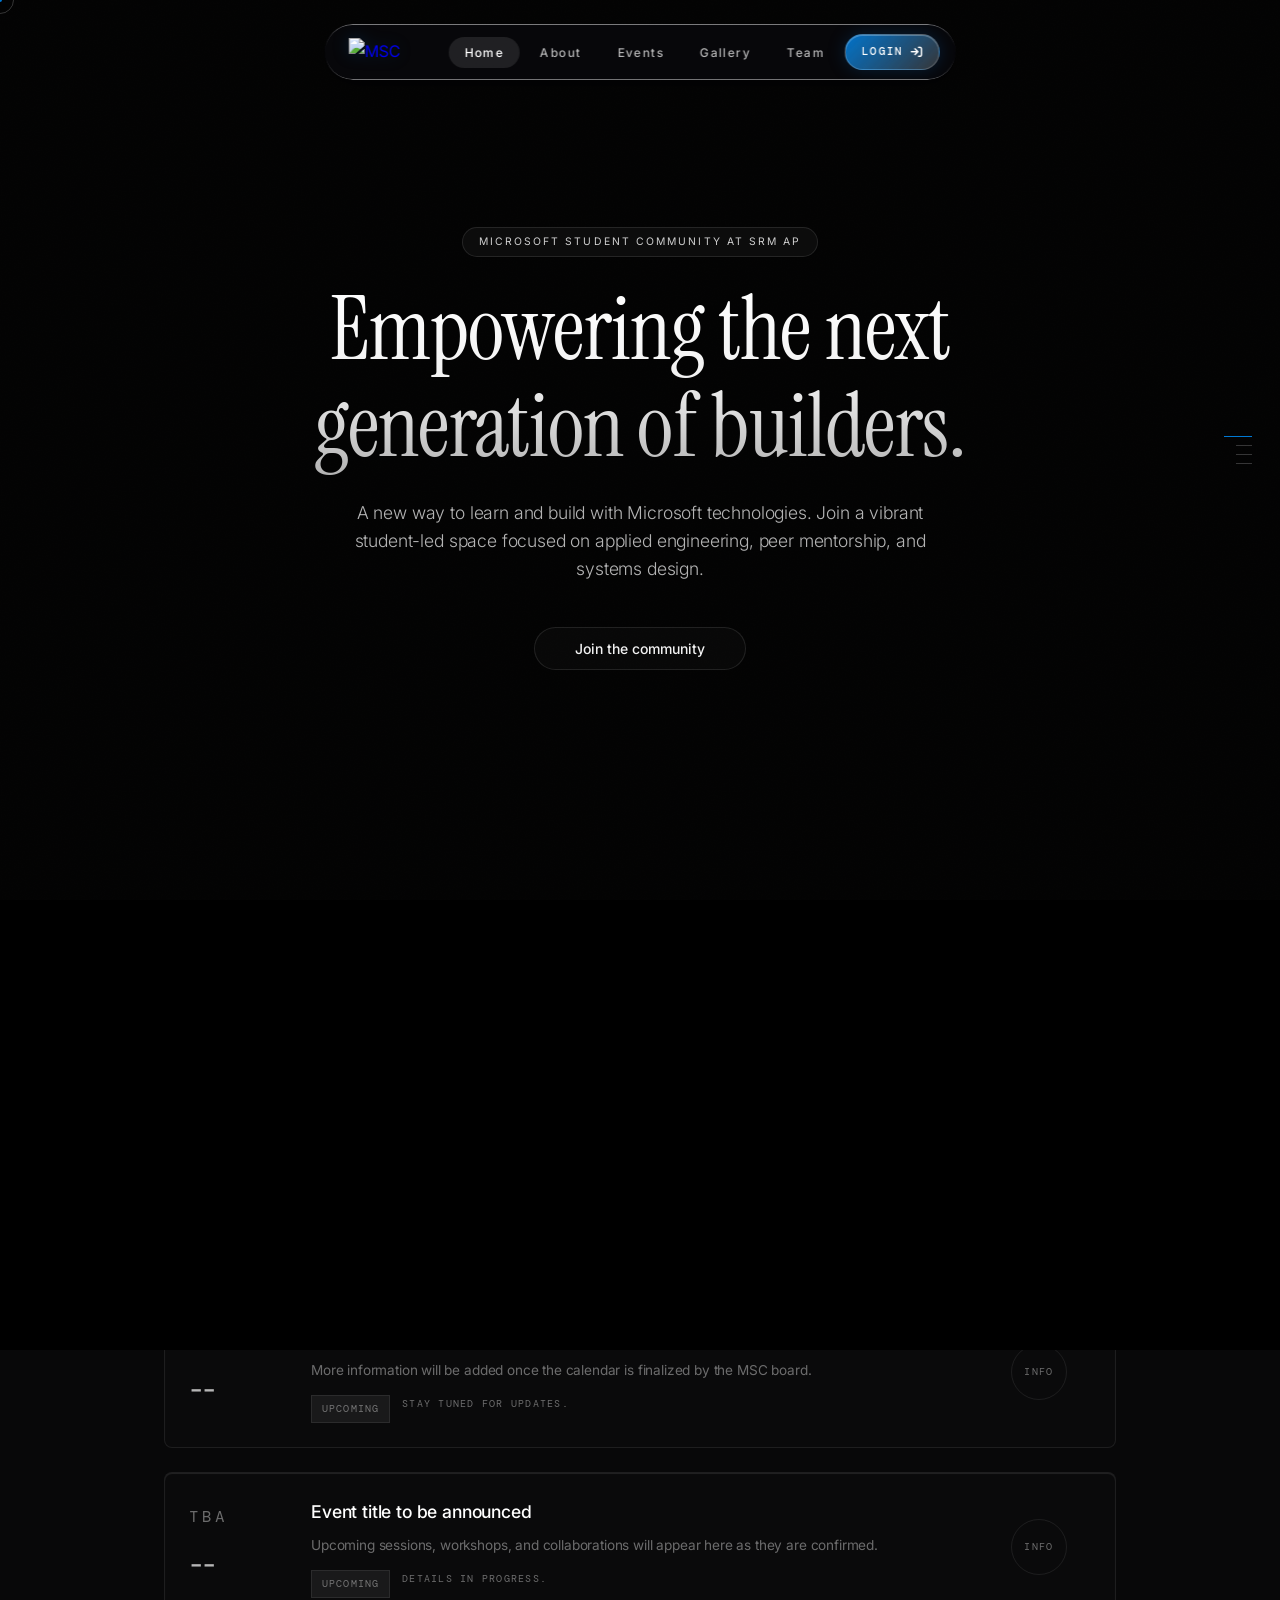
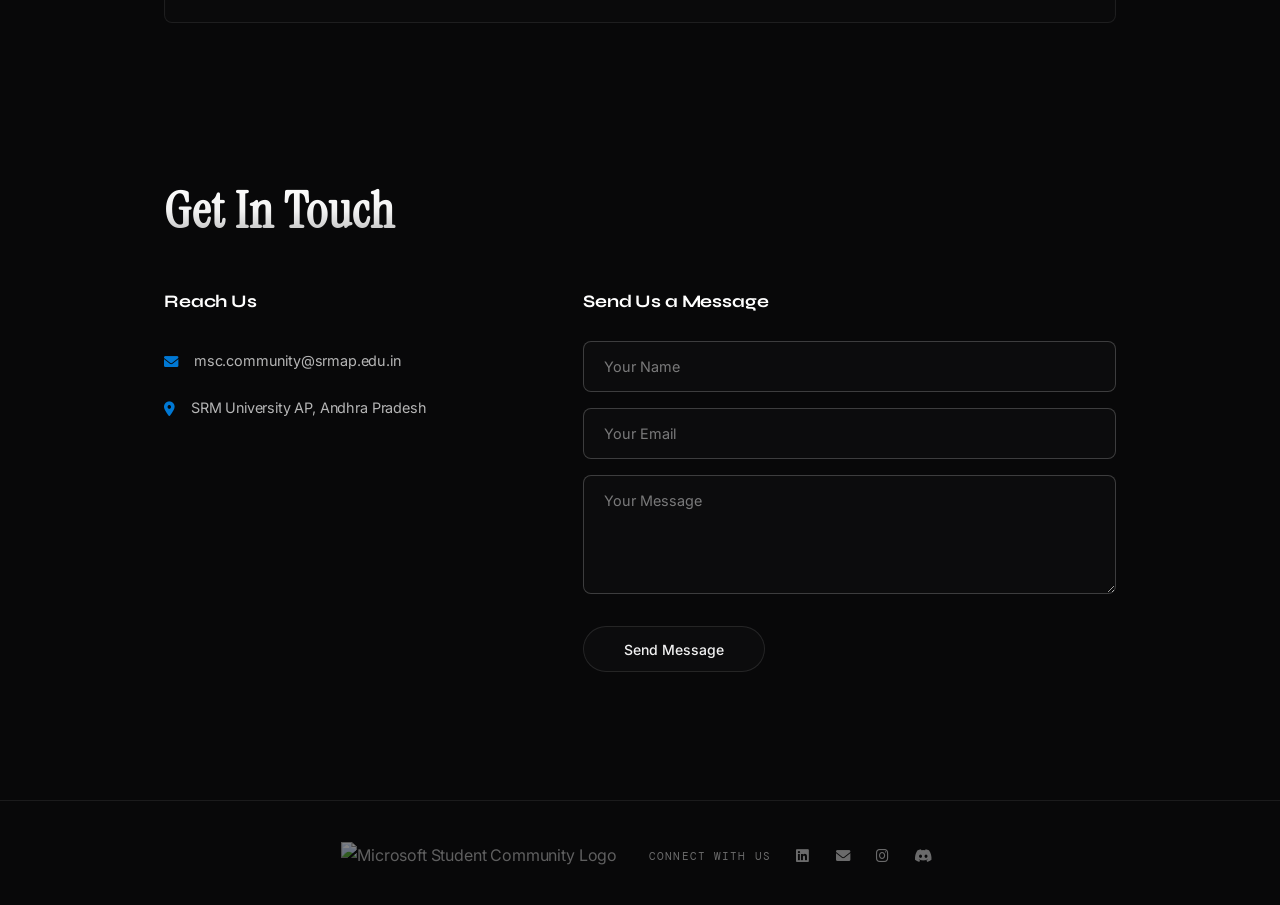
==== commit bd3053b4: "Revamp UI/UX of Team Page and Login Button Addition" ====
--- a/mscsrmap-main/index.html
+++ b/mscsrmap-main/index.html
@@ -86,6 +86,8 @@
           <li><a href="about.html" class="nav-link">About</a></li>
           <li><a href="events.html" class="nav-link">Events</a></li>
           <li><a href="gallery.html" class="nav-link">Gallery</a></li>
+          <li><a href="team.html" class="nav-link">Team</a></li>
+          <li><a href="event-portal.html" class="nav-login-btn"><span>Login</span><i class="fa-solid fa-arrow-right-to-bracket"></i></a></li>
         </ul>
         <div class="hamburger">
           <span></span>
--- a/mscsrmap-main/styles.css
+++ b/mscsrmap-main/styles.css
@@ -59,6 +59,7 @@
   background: var(--w100);
   color: #000;
 }
+
 ::-moz-selection {
   background: var(--w100);
   color: #000;
@@ -84,33 +85,43 @@
   0% {
     transform: translate(0, 0);
   }
+
   10% {
     transform: translate(-3%, -4%);
   }
+
   20% {
     transform: translate(5%, 2%);
   }
+
   30% {
     transform: translate(-2%, 6%);
   }
+
   40% {
     transform: translate(4%, -3%);
   }
+
   50% {
     transform: translate(-5%, 1%);
   }
+
   60% {
     transform: translate(3%, 5%);
   }
+
   70% {
     transform: translate(-4%, -2%);
   }
+
   80% {
     transform: translate(2%, -5%);
   }
+
   90% {
     transform: translate(-3%, 3%);
   }
+
   100% {
     transform: translate(0, 0);
   }
@@ -120,6 +131,7 @@
   from {
     opacity: 0;
   }
+
   to {
     opacity: 1;
   }
@@ -136,20 +148,19 @@
   position: relative;
   overflow: hidden;
 }
+
 .liquid-glass::before {
   content: '';
   position: absolute;
   inset: 0;
   padding: 1.4px;
-  background: linear-gradient(
-    180deg,
-    var(--glass-border-top) 0%,
-    var(--glass-border-mid) 20%,
-    transparent 40%,
-    transparent 60%,
-    var(--glass-border-mid) 80%,
-    var(--glass-border-top) 100%
-  );
+  background: linear-gradient(180deg,
+      var(--glass-border-top) 0%,
+      var(--glass-border-mid) 20%,
+      transparent 40%,
+      transparent 60%,
+      var(--glass-border-mid) 80%,
+      var(--glass-border-top) 100%);
   border-radius: inherit;
   -webkit-mask: linear-gradient(#fff 0 0) content-box, linear-gradient(#fff 0 0);
   -webkit-mask-composite: xor;
@@ -172,10 +183,12 @@
     transform: scale(0.98);
     opacity: 0.75;
   }
+
   50% {
     transform: scale(1.05);
     opacity: 1;
   }
+
   100% {
     transform: scale(0.98);
     opacity: 0.75;
@@ -192,9 +205,11 @@
   justify-content: center;
   pointer-events: none;
 }
+
 html.skip-loader .loading-screen {
   display: none !important;
 }
+
 .loading-split {
   position: absolute;
   left: 0;
@@ -204,20 +219,25 @@
   transition: transform 0.8s cubic-bezier(0.77, 0, 0.175, 1);
   z-index: 1;
 }
+
 .loading-split.top {
   top: 0;
   transform-origin: top;
 }
+
 .loading-split.bottom {
   bottom: 0;
   transform-origin: bottom;
 }
+
 .loading-screen.hidden .loading-split.top {
   transform: translateY(-100%);
 }
+
 .loading-screen.hidden .loading-split.bottom {
   transform: translateY(100%);
 }
+
 .loading-content {
   position: relative;
   z-index: 2;
@@ -227,16 +247,19 @@
   gap: 2rem;
   transition: opacity 0.4s ease, transform 0.6s ease;
 }
+
 .loading-screen.hidden .loading-content {
   opacity: 0;
   transform: scale(0.95);
 }
+
 .loading-logo-wrap {
   overflow: hidden;
   display: flex;
   align-items: center;
   justify-content: center;
 }
+
 .loading-logo-img {
   height: 100px;
   width: auto;
@@ -245,9 +268,13 @@
   animation: slideUpLogo 0.8s cubic-bezier(0.16, 1, 0.3, 1) forwards;
   filter: drop-shadow(0 0 14px rgba(0, 120, 212, 0.35));
 }
+
 @keyframes slideUpLogo {
-  to { transform: translateY(0); }
-}
+  to {
+    transform: translateY(0);
+  }
+}
+
 .loading-bar-wrap {
   width: 140px;
   height: 1px;
@@ -255,6 +282,7 @@
   overflow: hidden;
   position: relative;
 }
+
 .loading-bar-line {
   position: absolute;
   top: 0;
@@ -264,9 +292,15 @@
   background: var(--blue);
   animation: loadingScan 1s cubic-bezier(0.65, 0, 0.35, 1) infinite;
 }
+
 @keyframes loadingScan {
-  0% { left: -40%; }
-  100% { left: 100%; }
+  0% {
+    left: -40%;
+  }
+
+  100% {
+    left: 100%;
+  }
 }
 
 /* ===== BACKGROUND ===== */
@@ -329,10 +363,19 @@
   animation: navSlideIn 0.8s var(--ease) forwards;
   opacity: 0;
 }
+
 @keyframes navSlideIn {
-  from { opacity: 0; transform: translate(-50%, -20px); }
-  to { opacity: 1; transform: translate(-50%, 0); }
-}
+  from {
+    opacity: 0;
+    transform: translate(-50%, -20px);
+  }
+
+  to {
+    opacity: 1;
+    transform: translate(-50%, 0);
+  }
+}
+
 .nav-container {
   display: flex;
   align-items: center;
@@ -341,11 +384,13 @@
   padding: 0 16px 0 24px;
   gap: 3rem;
 }
+
 .nav-logo-link {
   display: flex;
   align-items: center;
   text-decoration: none;
 }
+
 .nav-logo-img {
   height: 28px;
   width: auto;
@@ -353,16 +398,19 @@
   filter: drop-shadow(0 0 8px rgba(0, 120, 212, 0.2));
   transition: filter 0.3s ease, transform 0.3s ease;
 }
+
 .nav-logo-link:hover .nav-logo-img {
   filter: drop-shadow(0 0 14px rgba(0, 120, 212, 0.4));
   transform: scale(1.05);
 }
+
 .nav-menu {
   display: flex;
   list-style: none;
   gap: 0.25rem;
   align-items: center;
 }
+
 .nav-link {
   font-family: var(--font-b);
   font-size: 0.75rem;
@@ -376,13 +424,70 @@
   transition: all 0.3s ease;
   position: relative;
 }
+
 .nav-link:hover {
   background: rgba(255, 255, 255, 0.05);
   color: var(--w100);
 }
+
 .nav-link.active {
   background: rgba(255, 255, 255, 0.1);
   color: var(--w100);
+}
+
+.nav-login-btn {
+  position: relative;
+  display: inline-flex;
+  align-items: center;
+  justify-content: center;
+  gap: 8px;
+  min-height: 36px;
+  padding: 8px 14px 8px 16px;
+  border-radius: 100px;
+  color: var(--w100);
+  text-decoration: none;
+  font-family: var(--font-m);
+  font-size: 0.66rem;
+  font-weight: 500;
+  letter-spacing: 0.12em;
+  text-transform: uppercase;
+  background:
+    linear-gradient(135deg, rgba(0, 120, 212, 0.95), rgba(255, 255, 255, 0.14)),
+    rgba(255, 255, 255, 0.06);
+  border: 1px solid rgba(255, 255, 255, 0.2);
+  box-shadow: 0 0 18px rgba(0, 120, 212, 0.22), inset 0 1px 0 rgba(255, 255, 255, 0.25);
+  overflow: hidden;
+  transition: transform 0.3s var(--ease), box-shadow 0.3s ease, border-color 0.3s ease;
+}
+
+.nav-login-btn::before {
+  content: "";
+  position: absolute;
+  inset: 1px;
+  border-radius: inherit;
+  background: linear-gradient(90deg, transparent, rgba(255, 255, 255, 0.22), transparent);
+  transform: translateX(-115%);
+  transition: transform 0.55s var(--ease);
+}
+
+.nav-login-btn span,
+.nav-login-btn i {
+  position: relative;
+  z-index: 1;
+}
+
+.nav-login-btn i {
+  font-size: 0.72rem;
+}
+
+.nav-login-btn:hover {
+  transform: translateY(-1px);
+  border-color: rgba(255, 255, 255, 0.38);
+  box-shadow: 0 0 24px rgba(0, 120, 212, 0.34), inset 0 1px 0 rgba(255, 255, 255, 0.32);
+}
+
+.nav-login-btn:hover::before {
+  transform: translateX(115%);
 }
 
 /* Hamburger */
@@ -426,6 +531,7 @@
   z-index: 100;
   align-items: flex-end;
 }
+
 .checkpoint-dot {
   display: block;
   height: 1px;
@@ -436,14 +542,17 @@
     width 0.35s var(--ease),
     background 0.3s ease;
 }
+
 .checkpoint-dot:hover {
   width: 22px;
   background: var(--w40);
 }
+
 .checkpoint-dot.active {
   width: 28px;
   background: var(--blue);
 }
+
 @media (max-width: 900px) {
   .checkpoint-nav {
     display: none;
@@ -452,6 +561,7 @@
 
 /* ===== CUSTOM CURSOR ===== */
 @media (hover: hover) and (pointer: fine) {
+
   /* Hide native cursor only when JS has initialized the custom cursor */
   body.has-custom-cursor * {
     cursor: none !important;
@@ -474,6 +584,7 @@
       height 0.2s var(--ease),
       opacity 0.3s;
   }
+
   .c-ring {
     position: fixed;
     width: 28px;
@@ -492,10 +603,12 @@
       border-color 0.3s ease,
       opacity 0.3s;
   }
+
   .c-dot.h {
     width: 6px;
     height: 6px;
   }
+
   .c-ring.h {
     width: 40px;
     height: 40px;
@@ -511,19 +624,24 @@
     opacity 0.75s var(--ease),
     transform 0.75s var(--ease);
 }
+
 .reveal.in {
   opacity: 1;
   transform: none;
 }
+
 .reveal-d1 {
   transition-delay: 0.08s;
 }
+
 .reveal-d2 {
   transition-delay: 0.16s;
 }
+
 .reveal-d3 {
   transition-delay: 0.24s;
 }
+
 .reveal-d4 {
   transition-delay: 0.32s;
 }
@@ -603,8 +721,15 @@
 }
 
 @keyframes fadeUpIn {
-  from { opacity: 0; transform: translateY(20px); }
-  to { opacity: 1; transform: translateY(0); }
+  from {
+    opacity: 0;
+    transform: translateY(20px);
+  }
+
+  to {
+    opacity: 1;
+    transform: translateY(0);
+  }
 }
 
 .hero-btn-glass {
@@ -620,6 +745,7 @@
   transition: all 0.3s ease;
   backdrop-filter: blur(4px);
 }
+
 .hero-btn-glass:hover {
   border-color: var(--w40);
   background: rgba(255, 255, 255, 0.05);
@@ -641,12 +767,15 @@
   transition: border-color 0.3s ease, transform 0.2s ease;
   transform: scale(0.95);
 }
+
 .hero-email-form.active {
   transform: scale(1);
 }
+
 .hero-email-form:focus-within {
   border-color: var(--w40);
 }
+
 .hero-email-form input {
   flex: 1;
   background: transparent;
@@ -657,9 +786,11 @@
   outline: none;
   min-width: 0;
 }
+
 .hero-email-form input::placeholder {
   color: var(--w45);
 }
+
 .hero-email-form button {
   width: 32px;
   height: 32px;
@@ -674,9 +805,11 @@
   transition: all 0.3s ease;
   flex-shrink: 0;
 }
+
 .hero-email-form button:hover {
   background: var(--w20);
 }
+
 .hero-email-form.hidden {
   display: none;
 }
@@ -2054,6 +2187,13 @@
     color: var(--w100);
   }
 
+  .nav-login-btn {
+    width: min(300px, calc(100vw - 48px));
+    min-height: 46px;
+    margin-top: 0.75rem;
+    font-size: 0.72rem;
+  }
+
   .hero {
     min-height: 100vh;
     padding: 0;
@@ -2196,10 +2336,12 @@
   letter-spacing: 0.02em;
   font-weight: 800;
 }
+
 .nav-link {
   font-weight: 500;
   letter-spacing: 0.12em;
 }
+
 .page-title {
   font-weight: 800;
   letter-spacing: -0.01em;
@@ -2210,10 +2352,12 @@
   padding: 10rem 0 4rem;
   position: relative;
 }
+
 .about-header {
   max-width: 800px;
   margin-bottom: 3rem;
 }
+
 .about-hero-desc {
   font-size: 1.15rem;
   color: var(--w70);
@@ -2239,6 +2383,7 @@
   overflow: hidden;
   transition: border-color 0.4s var(--ease), background 0.4s var(--ease);
 }
+
 .dossier-stat-card::before {
   content: '';
   position: absolute;
@@ -2251,13 +2396,16 @@
   transform-origin: left;
   transition: transform 0.4s var(--ease);
 }
+
 .dossier-stat-card:hover {
   border-color: var(--w40);
   background: rgba(255, 255, 255, 0.03);
 }
+
 .dossier-stat-card:hover::before {
   transform: scaleX(1);
 }
+
 .dossier-stat-num {
   font-family: var(--font-d);
   font-size: 3rem;
@@ -2266,6 +2414,7 @@
   line-height: 1;
   margin-bottom: 0.5rem;
 }
+
 .dossier-stat-lbl {
   font-family: var(--font-m);
   font-size: 0.7rem;
@@ -2281,11 +2430,13 @@
   border-bottom: 1px solid var(--border);
   position: relative;
 }
+
 .manifesto-grid {
   display: grid;
   grid-template-columns: 1fr 1fr;
   gap: 2.5rem;
 }
+
 .manifesto-card {
   padding: 3rem;
   background: var(--glass-bg);
@@ -2296,24 +2447,28 @@
   transition: transform 0.4s var(--ease), border-color 0.4s var(--ease), background 0.4s var(--ease), box-shadow 0.4s var(--ease);
   box-shadow: inset 0 1px 1px rgba(255, 255, 255, 0.1);
 }
+
 .manifesto-card:hover {
   transform: translateY(-4px);
   border-color: var(--blue);
   background: var(--w04);
   box-shadow: inset 0 1px 1px rgba(255, 255, 255, 0.1), 0 4px 20px var(--blue-soft);
 }
+
 .manifesto-card .card-icon {
   font-size: 1.5rem;
   color: var(--blue);
   margin-bottom: 1.5rem;
   font-family: var(--font-m);
 }
+
 .manifesto-card h3 {
   font-family: var(--font-d);
   font-size: 1.75rem;
   margin-bottom: 1rem;
   color: var(--w100);
 }
+
 .manifesto-card p {
   color: var(--w70);
   line-height: 1.7;
@@ -2324,6 +2479,7 @@
 .about-timeline {
   padding: 6rem 0 8rem;
 }
+
 .timeline-header {
   font-family: var(--font-s);
   font-size: clamp(2.5rem, 4vw, 3.5rem);
@@ -2335,6 +2491,7 @@
   background-clip: text;
   color: transparent;
 }
+
 .timeline-deck {
   display: grid;
   grid-template-columns: 240px 1fr;
@@ -2347,6 +2504,7 @@
   position: relative;
   box-shadow: inset 0 1px 1px rgba(255, 255, 255, 0.1);
 }
+
 .timeline-tabs {
   display: flex;
   flex-direction: column;
@@ -2354,6 +2512,7 @@
   border-right: 1px solid var(--w10);
   padding-right: 2rem;
 }
+
 .timeline-tab-btn {
   background: transparent;
   border: 1px solid var(--w10);
@@ -2370,23 +2529,28 @@
   justify-content: space-between;
   align-items: center;
 }
+
 .timeline-tab-btn span.tab-idx {
   color: var(--w20);
   font-size: 0.65rem;
   transition: color 0.3s ease;
 }
+
 .timeline-tab-btn:hover {
   border-color: var(--w70);
   color: var(--w100);
 }
+
 .timeline-tab-btn:hover span.tab-idx {
   color: var(--w70);
 }
+
 .timeline-tab-btn.active {
   border-color: var(--blue);
   color: var(--w100);
   background: rgba(0, 120, 212, 0.05);
 }
+
 .timeline-tab-btn.active span.tab-idx {
   color: var(--blue);
 }
@@ -2395,23 +2559,28 @@
   position: relative;
   min-height: 200px;
 }
+
 .timeline-pane {
   display: none;
   animation: paneIn 0.5s var(--ease) forwards;
 }
+
 .timeline-pane.active {
   display: block;
 }
+
 @keyframes paneIn {
   from {
     opacity: 0;
     transform: translateY(10px);
   }
+
   to {
     opacity: 1;
     transform: translateY(0);
   }
 }
+
 .pane-meta {
   font-family: var(--font-m);
   font-size: 0.7rem;
@@ -2421,12 +2590,14 @@
   display: block;
   margin-bottom: 0.5rem;
 }
+
 .timeline-pane h4 {
   font-family: var(--font-d);
   font-size: 2rem;
   color: var(--w100);
   margin-bottom: 1.25rem;
 }
+
 .timeline-pane p {
   color: var(--w70);
   line-height: 1.8;
@@ -2453,6 +2624,7 @@
   max-height: 700px;
   overflow-y: auto;
 }
+
 .events-sidebar-header {
   padding: 1.5rem;
   border-bottom: 1px solid var(--w10);
@@ -2462,10 +2634,12 @@
   color: var(--w40);
   text-transform: uppercase;
 }
+
 .events-list-items {
   display: flex;
   flex-direction: column;
 }
+
 .event-deck-btn {
   background: transparent;
   border: none;
@@ -2479,25 +2653,30 @@
   gap: 0.5rem;
   width: 100%;
 }
+
 .event-deck-btn:hover {
   background: rgba(255, 255, 255, 0.02);
 }
+
 .event-deck-btn.active {
   background: rgba(0, 120, 212, 0.04);
   border-left: 3px solid var(--blue);
   padding-left: calc(1.5rem - 3px);
 }
+
 .event-deck-meta-row {
   display: flex;
   justify-content: space-between;
   align-items: center;
   width: 100%;
 }
+
 .event-deck-idx {
   font-family: var(--font-m);
   font-size: 0.65rem;
   color: var(--blue);
 }
+
 .event-deck-status {
   font-family: var(--font-m);
   font-size: 0.6rem;
@@ -2507,10 +2686,12 @@
   padding: 2px 6px;
   text-transform: uppercase;
 }
+
 .event-deck-btn.active .event-deck-status {
   color: var(--w100);
   background: var(--blue);
 }
+
 .event-deck-title {
   font-family: var(--font-b);
   font-size: 0.95rem;
@@ -2518,6 +2699,7 @@
   color: var(--w70);
   transition: color 0.3s ease;
 }
+
 .event-deck-btn.active .event-deck-title {
   color: var(--w100);
 }
@@ -2531,19 +2713,23 @@
   max-height: 700px;
   overflow-y: auto;
 }
+
 .event-display-pane {
   display: none;
   animation: paneIn 0.5s var(--ease) forwards;
 }
+
 .event-display-pane.active {
   display: flex;
   flex-direction: column;
   gap: 2rem;
 }
+
 .event-pane-header {
   border-bottom: 1px solid var(--w10);
   padding-bottom: 1.5rem;
 }
+
 .event-pane-tag {
   font-family: var(--font-m);
   font-size: 0.7rem;
@@ -2551,6 +2737,7 @@
   letter-spacing: 0.25em;
   text-transform: uppercase;
 }
+
 .event-pane-title {
   font-family: var(--font-d);
   font-size: 2.25rem;
@@ -2558,16 +2745,19 @@
   margin-top: 0.5rem;
   line-height: 1.2;
 }
+
 .event-pane-details-row {
   display: flex;
   gap: 2rem;
   margin-top: 1.5rem;
 }
+
 .event-pane-info-item {
   display: flex;
   flex-direction: column;
   gap: 0.25rem;
 }
+
 .event-pane-info-item span.lbl {
   font-family: var(--font-m);
   font-size: 0.6rem;
@@ -2575,6 +2765,7 @@
   color: var(--w40);
   text-transform: uppercase;
 }
+
 .event-pane-info-item span.val {
   font-size: 0.85rem;
   color: var(--w100);
@@ -2585,6 +2776,7 @@
   color: var(--w70);
   line-height: 1.8;
 }
+
 .event-pane-body h5 {
   font-family: var(--font-b);
   font-size: 1.1rem;
@@ -2592,10 +2784,12 @@
   margin-bottom: 0.75rem;
   margin-top: 1.5rem;
 }
+
 .event-pane-gallery-action {
   margin-top: 1rem;
   display: inline-flex;
 }
+
 .event-gallery-btn {
   font-family: var(--font-m);
   font-size: 0.75rem;
@@ -2611,6 +2805,7 @@
   align-items: center;
   gap: 0.75rem;
 }
+
 .event-gallery-btn:hover {
   background: var(--blue);
   box-shadow: 0 0 15px var(--blue-glow);
@@ -2620,10 +2815,12 @@
 .gallery-wrapper {
   padding: 10rem 0 6rem;
 }
+
 .gallery-header {
   text-align: center;
   margin-bottom: 4rem;
 }
+
 .gallery-desc {
   color: var(--w70);
   margin-top: 0.5rem;
@@ -2638,6 +2835,7 @@
   border-bottom: 1px solid var(--w10);
   padding-bottom: 1rem;
 }
+
 .gallery-filter-btn {
   background: transparent;
   border: 1px solid transparent;
@@ -2650,9 +2848,11 @@
   transition: all 0.3s ease;
   text-transform: uppercase;
 }
+
 .gallery-filter-btn:hover {
   color: var(--w100);
 }
+
 .gallery-filter-btn.active {
   border-color: var(--blue);
   color: var(--w100);
@@ -2666,6 +2866,7 @@
   grid-auto-rows: 240px;
   gap: 1.25rem;
 }
+
 .bento-item {
   position: relative;
   overflow: hidden;
@@ -2675,6 +2876,7 @@
   cursor: zoom-in;
   transition: all 0.4s var(--ease);
 }
+
 .bento-item:hover {
   border-color: var(--blue);
   box-shadow: inset 0 1px 1px rgba(255, 255, 255, 0.1), 0 4px 20px var(--blue-soft);
@@ -2686,9 +2888,11 @@
 .bento-item.bento-w2 {
   grid-column: span 2;
 }
+
 .bento-item.bento-h2 {
   grid-row: span 2;
 }
+
 .bento-item.bento-large {
   grid-column: span 2;
   grid-row: span 2;
@@ -2702,6 +2906,7 @@
   opacity: 0.65;
   transition: transform 0.6s var(--ease), filter 0.6s var(--ease), opacity 0.6s var(--ease);
 }
+
 .bento-item:hover img {
   filter: grayscale(0%) contrast(1);
   opacity: 0.95;
@@ -2715,7 +2920,7 @@
   left: 0;
   right: 0;
   padding: 1.25rem;
-  background: linear-gradient(to top, rgba(0,0,0,0.85) 0%, rgba(0,0,0,0.3) 100%);
+  background: linear-gradient(to top, rgba(0, 0, 0, 0.85) 0%, rgba(0, 0, 0, 0.3) 100%);
   backdrop-filter: blur(4px);
   -webkit-backdrop-filter: blur(4px);
   display: flex;
@@ -2727,16 +2932,19 @@
   pointer-events: none;
   z-index: 2;
 }
+
 .bento-item:hover .bento-meta-overlay {
   opacity: 1;
   transform: translateY(0);
 }
+
 .bento-meta-title {
   font-family: var(--font-b);
   font-size: 0.85rem;
   font-weight: 500;
   color: var(--w100);
 }
+
 .bento-meta-specs {
   font-family: var(--font-m);
   font-size: 0.6rem;
@@ -2764,6 +2972,7 @@
   opacity: 0;
   transition: opacity 0.4s var(--ease);
 }
+
 .cinematic-lightbox.active {
   display: flex;
   opacity: 1;
@@ -2779,6 +2988,7 @@
   padding: 3rem;
   overflow: hidden;
 }
+
 .lightbox-img-wrap {
   position: relative;
   max-width: 90%;
@@ -2787,19 +2997,22 @@
   align-items: center;
   justify-content: center;
 }
+
 .lightbox-img-wrap img {
   max-width: 100%;
   max-height: 100%;
   object-fit: contain;
   border: 1px solid var(--w10);
-  box-shadow: 0 20px 50px rgba(0,0,0,0.8);
+  box-shadow: 0 20px 50px rgba(0, 0, 0, 0.8);
   animation: lightboxImageZoom 0.5s var(--ease) forwards;
 }
+
 @keyframes lightboxImageZoom {
   from {
     opacity: 0;
     transform: scale(0.95);
   }
+
   to {
     opacity: 1;
     transform: scale(1);
@@ -2811,7 +3024,7 @@
   position: absolute;
   top: 50%;
   transform: translateY(-50%);
-  background: rgba(255,255,255,0.02);
+  background: rgba(255, 255, 255, 0.02);
   border: 1px solid var(--w10);
   color: var(--w100);
   width: 56px;
@@ -2824,14 +3037,17 @@
   transition: all 0.3s ease;
   z-index: 10;
 }
+
 .lightbox-nav-btn:hover {
   background: var(--blue);
   border-color: var(--blue);
   box-shadow: 0 0 15px var(--blue-glow);
 }
+
 .lightbox-nav-btn.prev {
   left: 2rem;
 }
+
 .lightbox-nav-btn.next {
   right: 2rem;
 }
@@ -2841,7 +3057,7 @@
   position: absolute;
   top: 2rem;
   left: 2rem;
-  background: rgba(255,255,255,0.02);
+  background: rgba(255, 255, 255, 0.02);
   border: 1px solid var(--w10);
   color: var(--w100);
   width: 44px;
@@ -2854,8 +3070,9 @@
   transition: all 0.3s ease;
   z-index: 10;
 }
+
 .lightbox-close-btn:hover {
-  background: rgba(255,255,255,0.1);
+  background: rgba(255, 255, 255, 0.1);
   border-color: var(--w40);
 }
 
@@ -2869,11 +3086,13 @@
   padding: 3rem 2rem;
   justify-content: space-between;
 }
+
 .lightbox-meta-top {
   display: flex;
   flex-direction: column;
   gap: 1.5rem;
 }
+
 .lightbox-meta-tag {
   font-family: var(--font-m);
   font-size: 0.65rem;
@@ -2881,6 +3100,7 @@
   color: var(--blue);
   text-transform: uppercase;
 }
+
 .lightbox-meta-title {
   font-family: var(--font-b);
   font-size: 1.5rem;
@@ -2888,11 +3108,13 @@
   color: var(--w100);
   line-height: 1.3;
 }
+
 .lightbox-meta-desc {
   font-size: 0.85rem;
   color: var(--w70);
   line-height: 1.6;
 }
+
 .lightbox-spec-list {
   display: flex;
   flex-direction: column;
@@ -2901,18 +3123,22 @@
   border-top: 1px solid var(--w10);
   padding-top: 1.5rem;
 }
+
 .lightbox-spec-item {
   display: flex;
   justify-content: space-between;
   font-size: 0.75rem;
 }
+
 .lightbox-spec-item span.label {
   font-family: var(--font-m);
   color: var(--w40);
 }
+
 .lightbox-spec-item span.value {
   color: var(--w100);
 }
+
 .lightbox-meta-bottom {
   font-family: var(--font-m);
   font-size: 0.6rem;
@@ -3036,18 +3262,22 @@
     grid-template-columns: 1fr;
     gap: 3rem;
   }
+
   .hero-visual-ind {
     border-left: none;
     padding-left: 0;
     border-top: 1px solid var(--border);
     padding-top: 3rem;
   }
+
   .hero-title-ind {
     font-size: clamp(2.5rem, 8vw, 4rem);
   }
+
   .hero-footer-ind {
     gap: 2rem;
   }
+
   .ind-specs {
     gap: 1.5rem;
   }
@@ -3077,6 +3307,7 @@
   .ind-badge {
     margin-bottom: 1.5rem;
   }
+
   .ind-logo-container {
     max-width: 280px;
   }
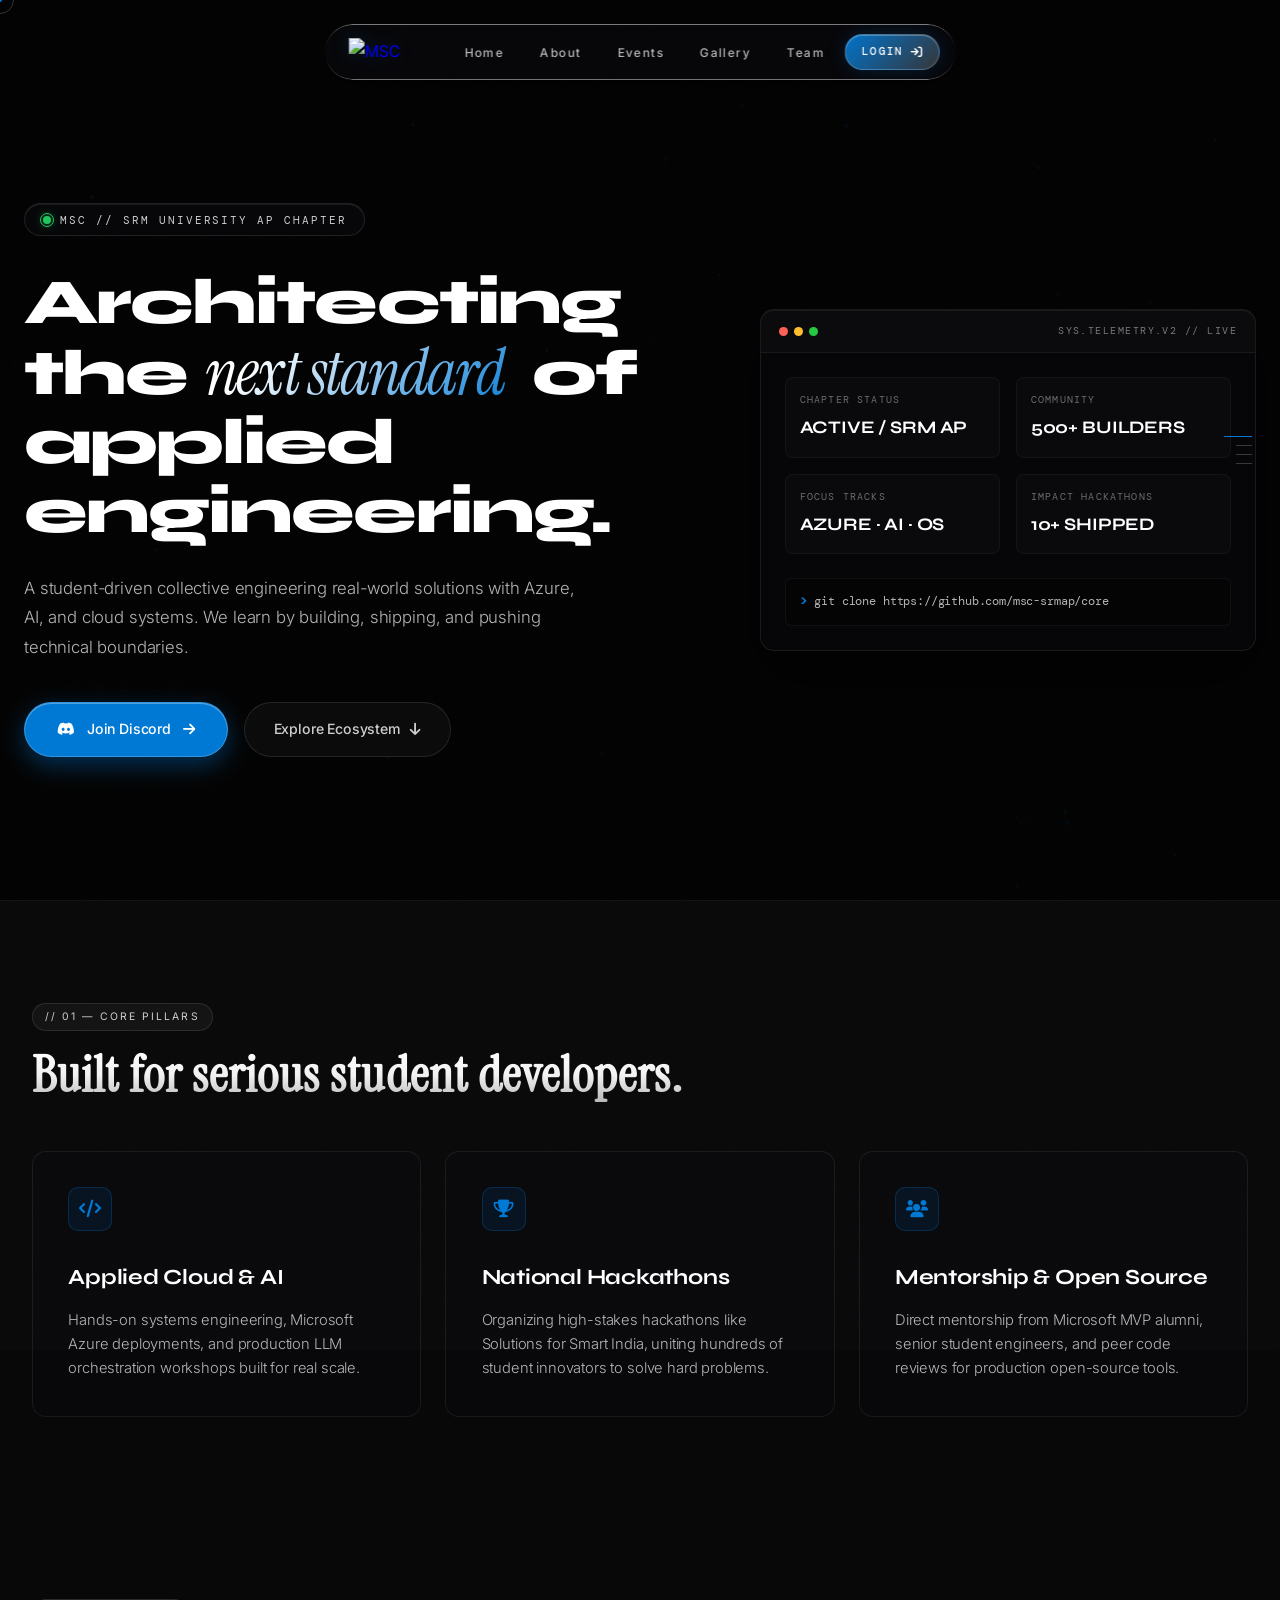
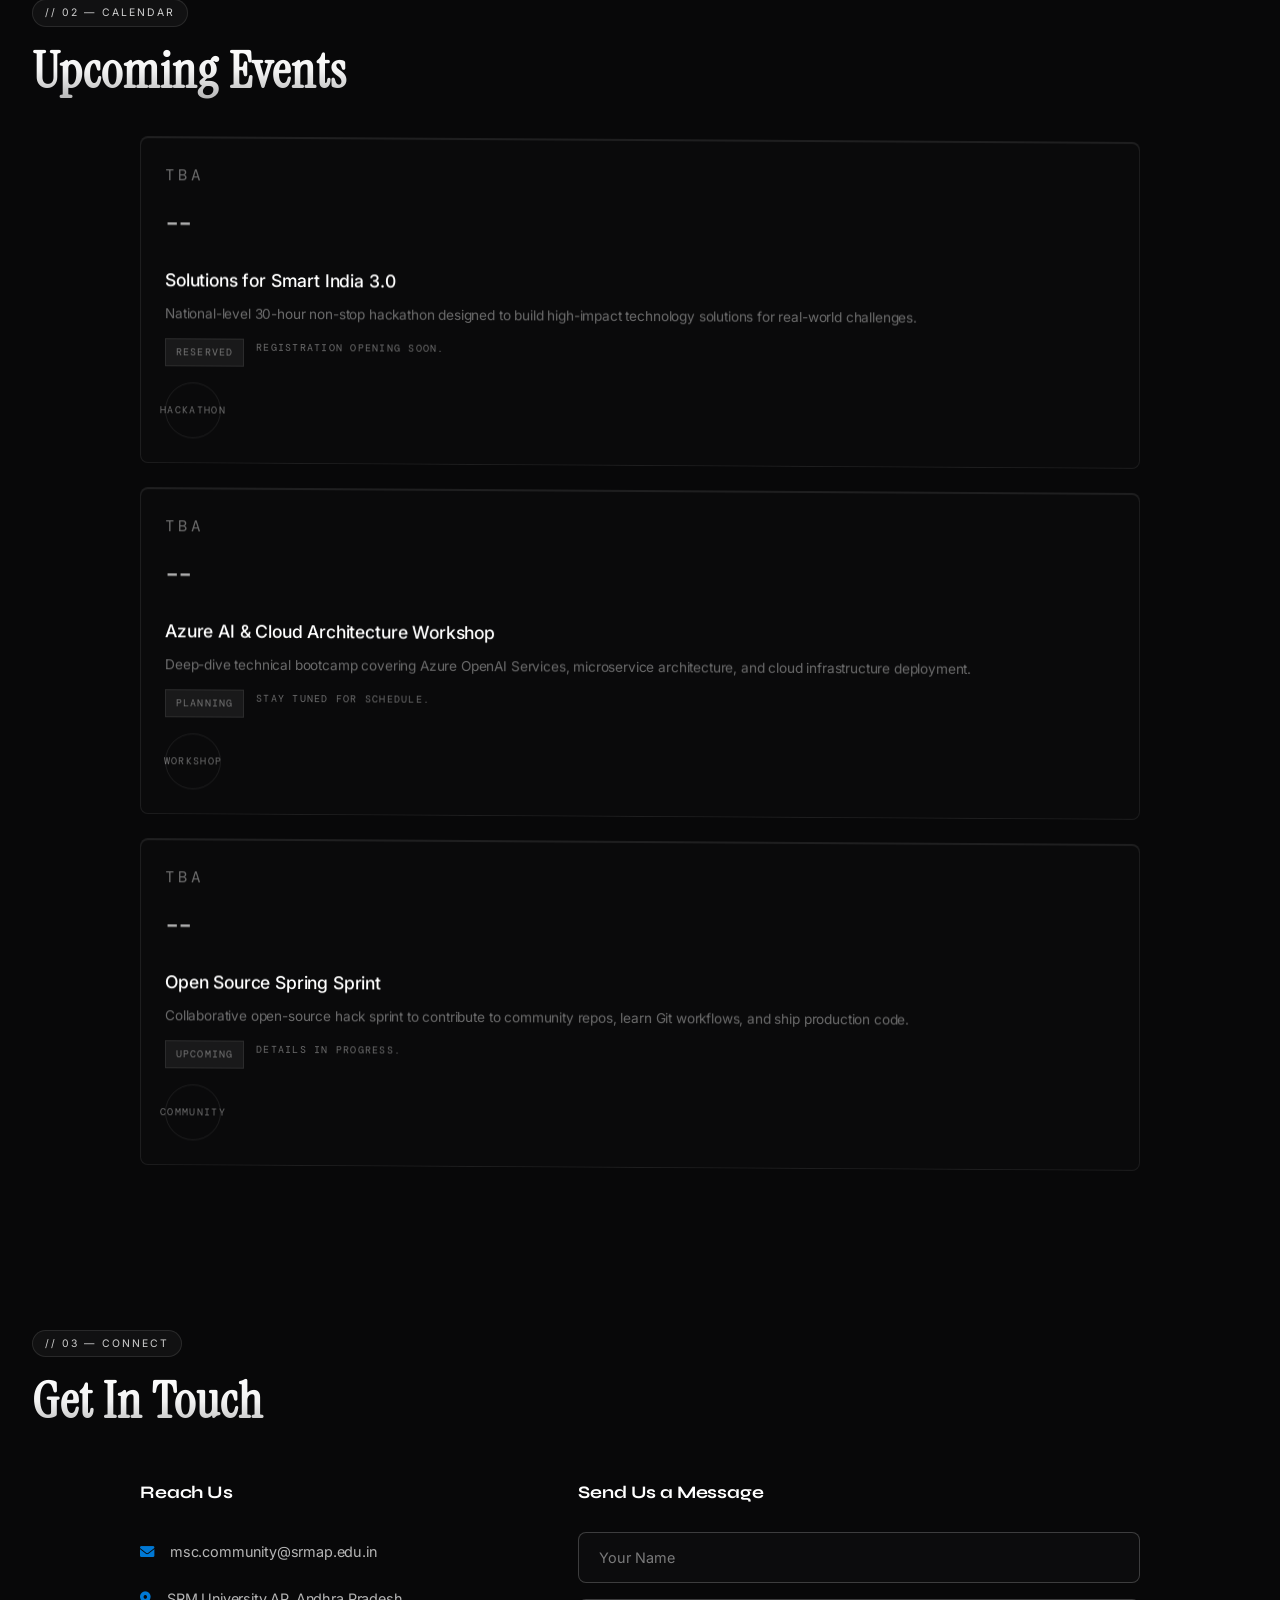
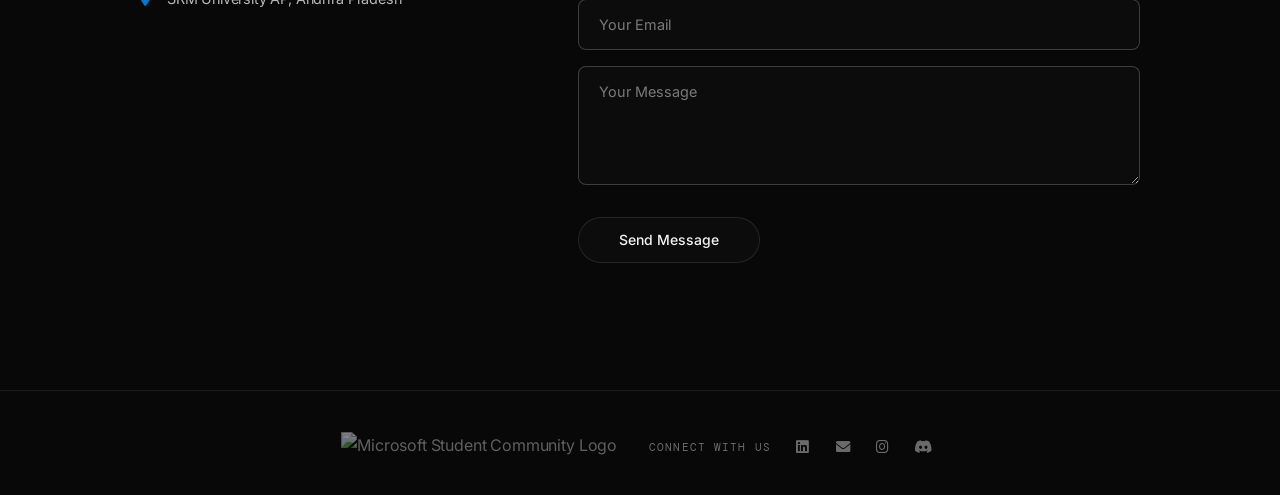
==== commit 4b68bcb2: "Update MSC website" ====
--- a/mscsrmap-main/index.html
+++ b/mscsrmap-main/index.html
@@ -1,37 +1,30 @@
 <!doctype html>
 <html lang="en">
-  <head>
-    <meta charset="UTF-8" />
-    <meta name="viewport" content="width=device-width, initial-scale=1.0" />
-    <meta
-      name="description"
-      content="Microsoft Student Community at SRM University AP - A vibrant student-led tech community focused on Azure, AI, and cloud computing."
-    />
-    <title>Microsoft Student Community - SRM University AP</title>
-
-    <!-- Preconnect to external domains for faster loading -->
-    <link rel="preconnect" href="https://fonts.googleapis.com" crossorigin />
-    <link rel="preconnect" href="https://fonts.gstatic.com" crossorigin />
-    <link rel="preconnect" href="https://cdnjs.cloudflare.com" crossorigin />
-    <link rel="preconnect" href="https://www.gstatic.com" crossorigin />
-
-    <!-- DNS Prefetch for additional resources -->
-    <link rel="dns-prefetch" href="https://api.web3forms.com" />
-
-    <!-- Stylesheets with optimized loading -->
-    <link rel="stylesheet" href="styles.css" />
-    <link
-      href="https://fonts.googleapis.com/css2?family=Syne:wght@700;800&family=DM+Mono:ital,wght@0,400;0,500;1,400&family=Inter:wght@300;400;500&family=Instrument+Serif:ital@0;1&display=swap"
-      rel="stylesheet"
-    />
-    <link
-      rel="stylesheet"
-      href="https://cdnjs.cloudflare.com/ajax/libs/font-awesome/6.0.0/css/all.min.css"
-      crossorigin="anonymous"
-      referrerpolicy="no-referrer"
-    />
+
+<head>
+  <meta charset="UTF-8" />
+  <meta name="viewport" content="width=device-width, initial-scale=1.0" />
+  <meta name="description"
+    content="Microsoft Student Community at SRM University AP - A vibrant student-led tech community focused on Azure, AI, and cloud computing." />
+  <title>Microsoft Student Community - SRM University AP</title>
+
+  <!-- Preconnect to external domains for faster loading -->
+  <link rel="preconnect" href="https://fonts.googleapis.com" crossorigin />
+  <link rel="preconnect" href="https://fonts.gstatic.com" crossorigin />
+  <link rel="preconnect" href="https://cdnjs.cloudflare.com" crossorigin />
+  <link rel="preconnect" href="https://www.gstatic.com" crossorigin />
+
+
+
+  <!-- Stylesheets with optimized loading -->
+  <link rel="stylesheet" href="styles.css" />
+  <link
+    href="https://fonts.googleapis.com/css2?family=Syne:wght@700;800&family=DM+Mono:ital,wght@0,400;0,500;1,400&family=Inter:wght@300;400;500&family=Instrument+Serif:ital@0;1&display=swap"
+    rel="stylesheet" />
+  <link rel="stylesheet" href="https://cdnjs.cloudflare.com/ajax/libs/font-awesome/6.0.0/css/all.min.css"
+    crossorigin="anonymous" referrerpolicy="no-referrer" />
   <script>
-    (function(){
+    (function () {
       var navEntry = performance.getEntriesByType("navigation")[0];
       var isReload = navEntry ? (navEntry.type === 'reload') : (performance.navigation && performance.navigation.type === 1);
       if (sessionStorage.getItem('loaderShown') === 'true' && !isReload) {
@@ -43,377 +36,349 @@
   </script>
 </head>
 
-  <body>
-    <div class="c-dot" id="cDot"></div>
-    <div class="c-ring" id="cRing"></div>
-
-    <!-- Loading Screen -->
-    <div class="loading-screen" id="loadingScreen">
-      <div class="loading-split top"></div>
-      <div class="loading-split bottom"></div>
-      <div class="loading-content">
-        <div class="loading-logo-wrap">
-          <img src="https://lkbwunzswqbnoygxtilm.supabase.co/storage/v1/object/public/webpage/MSC%20Logo.png" alt="MSC Logo" class="loading-logo-img" />
-        </div>
-        <div class="loading-bar-wrap">
-          <div class="loading-bar-line"></div>
-        </div>
-      </div>
-    </div>
-
-    <!-- Background Video - optimized with preload metadata -->
-    <video
-      class="background-video"
-      muted
-      loop
-      playsinline
-      id="bgVideo"
-      preload="metadata"
-    >
-      <source
-        src="https://lkbwunzswqbnoygxtilm.supabase.co/storage/v1/object/public/webpage/Microsoft_Student_Community_Title_Card.mp4"
-        type="video/mp4"
-      />
-    </video>
-    <div class="background-overlay"></div>
-
-    <!-- Navigation -->
-    <nav class="navbar liquid-glass">
-      <div class="nav-container">
-        <a href="index.html" class="nav-logo-link"><img src="https://lkbwunzswqbnoygxtilm.supabase.co/storage/v1/object/public/webpage/MSC%20Logo.png" alt="MSC" class="nav-logo-img" /></a>
-        <ul class="nav-menu">
-          <li><a href="#home" class="nav-link active">Home</a></li>
-          <li><a href="about.html" class="nav-link">About</a></li>
-          <li><a href="events.html" class="nav-link">Events</a></li>
-          <li><a href="gallery.html" class="nav-link">Gallery</a></li>
-          <li><a href="team.html" class="nav-link">Team</a></li>
-          <li><a href="event-portal.html" class="nav-login-btn"><span>Login</span><i class="fa-solid fa-arrow-right-to-bracket"></i></a></li>
-        </ul>
-        <div class="hamburger">
-          <span></span>
-          <span></span>
-          <span></span>
-        </div>
-      </div>
-    </nav>
-
-    <!-- Checkpoint Navigation Dots -->
-    <div class="checkpoint-nav">
-      <a
-        href="#home"
-        class="checkpoint-dot active"
-        data-section="home"
-        title="Home"
-      ></a>
-      <a
-        href="#upcoming"
-        class="checkpoint-dot"
-        data-section="upcoming"
-        title="Upcoming"
-      ></a>
-      <a
-        href="#about"
-        class="checkpoint-dot"
-        data-section="about"
-        title="About"
-      ></a>
-      <a
-        href="#contact"
-        class="checkpoint-dot"
-        data-section="contact"
-        title="Contact"
-      ></a>
-    </div>
-
-    <!-- Hero Section -->
-    <section id="home" class="hero hero-pro">
-      <div class="hero-content">
-        <p class="hero-tagline-pill glass-pill">MICROSOFT STUDENT COMMUNITY AT SRM AP</p>
-        <h1 class="hero-title-pro">
-          Empowering the next generation of builders.
+<body>
+  <div class="c-dot" id="cDot"></div>
+  <div class="c-ring" id="cRing"></div>
+
+  <!-- Loading Screen — Radiance Preloader -->
+  <div class="loading-screen" id="loadingScreen">
+    <!-- Ambient radial glow -->
+    <div class="loader-glow-field"></div>
+
+    <!-- Floating ambient particles (pure CSS) -->
+    <div class="loader-particles">
+      <span></span><span></span><span></span><span></span><span></span><span></span><span></span><span></span>
+    </div>
+
+    <!-- Central content -->
+    <div class="loading-content">
+      <!-- SVG circular progress ring -->
+      <div class="loader-ring-wrap">
+        <svg class="loader-ring-svg" viewBox="0 0 200 200">
+          <circle class="loader-ring-track" cx="100" cy="100" r="88" />
+          <circle class="loader-ring-fill" cx="100" cy="100" r="88" id="loaderRingFill" />
+        </svg>
+      </div>
+
+      <!-- Logo (centered inside ring) -->
+      <div class="loading-logo-wrap">
+        <img src="https://lkbwunzswqbnoygxtilm.supabase.co/storage/v1/object/public/webpage/MSC%20Logo.png"
+          alt="MSC Logo" class="loading-logo-img" />
+      </div>
+
+      <!-- Brand text -->
+      <div class="loader-text-group">
+        <span class="loader-brand-line">MICROSOFT STUDENT COMMUNITY</span>
+        <span class="loader-chapter-line">SRM UNIVERSITY AP</span>
+      </div>
+    </div>
+  </div>
+
+  <!-- Background Video - optimized with preload metadata -->
+  <video class="background-video" muted loop playsinline id="bgVideo" preload="metadata">
+    <source
+      src="https://lkbwunzswqbnoygxtilm.supabase.co/storage/v1/object/public/webpage/Microsoft_Student_Community_Title_Card.mp4"
+      type="video/mp4" />
+  </video>
+  <div class="background-overlay"></div>
+  <canvas id="canvas-particles"></canvas>
+
+  <!-- Navigation -->
+  <nav class="navbar liquid-glass">
+    <div class="nav-container">
+      <a href="index.html" class="nav-logo-link"><img
+          src="https://lkbwunzswqbnoygxtilm.supabase.co/storage/v1/object/public/webpage/MSC%20Logo.png" alt="MSC"
+          class="nav-logo-img" /></a>
+      <ul class="nav-menu">
+        <li><a href="index.html" class="nav-link active">Home</a></li>
+        <li><a href="about.html" class="nav-link">About</a></li>
+        <li><a href="events.html" class="nav-link">Events</a></li>
+        <li><a href="gallery.html" class="nav-link">Gallery</a></li>
+        <li><a href="team.html" class="nav-link">Team</a></li>
+        <li><a href="event-portal.html" class="nav-login-btn"><span>Login</span><i
+              class="fa-solid fa-arrow-right-to-bracket"></i></a></li>
+      </ul>
+      <div class="hamburger">
+        <span></span>
+        <span></span>
+        <span></span>
+      </div>
+    </div>
+  </nav>
+
+  <!-- Checkpoint Navigation Dots -->
+  <div class="checkpoint-nav">
+    <a href="#home" class="checkpoint-dot active" data-section="home" title="Home"></a>
+    <a href="#ecosystem" class="checkpoint-dot" data-section="ecosystem" title="Pillars"></a>
+    <a href="#upcoming" class="checkpoint-dot" data-section="upcoming" title="Upcoming"></a>
+    <a href="#contact" class="checkpoint-dot" data-section="contact" title="Contact"></a>
+  </div>
+
+  <!-- Hero Section -->
+  <section id="home" class="hero hero-pro">
+    <div class="hero-container">
+      <div class="hero-content-left">
+        <div class="hero-status-pill">
+          <span class="live-beacon"></span>
+          <span class="hero-status-text">MSC // SRM UNIVERSITY AP CHAPTER</span>
+        </div>
+        <h1 class="hero-title-v2">
+          Architecting the <span class="hero-italic-highlight">next standard</span> of applied engineering.
         </h1>
-        <p class="hero-desc-pro">
-          A new way to learn and build with Microsoft technologies. Join a vibrant student-led space focused on applied engineering, peer mentorship, and systems design.
+        <p class="hero-desc-v2">
+          A student-driven collective engineering real-world solutions with Azure, AI, and cloud systems. We learn by
+          building, shipping, and pushing technical boundaries.
         </p>
-        <div class="hero-cta-area">
-          <button id="hero-join-btn" class="hero-btn-glass">Join the community</button>
-          
-          <form id="hero-email-form" class="hero-email-form hidden">
-            <input type="email" id="hero-email-input" placeholder="" required />
-            <button type="submit" id="hero-email-submit">
-              <i class="fa-solid fa-arrow-right"></i>
-            </button>
+        <div class="hero-cta-group">
+          <a href="https://discord.com/invite/wZ55nBhWtJ/" target="_blank" rel="noopener noreferrer" id="hero-join-btn"
+            class="hero-btn-primary">
+            <i class="fab fa-discord"></i> Join Discord <i class="fa-solid fa-arrow-right btn-arrow"></i>
+          </a>
+          <a href="#ecosystem" class="hero-btn-secondary">
+            Explore Ecosystem <i class="fa-solid fa-arrow-down"></i>
+          </a>
+        </div>
+      </div>
+
+      <div class="hero-console-card glow-card">
+        <div class="console-header-bar">
+          <div class="console-dots-group">
+            <span class="console-mac-dot red"></span>
+            <span class="console-mac-dot yellow"></span>
+            <span class="console-mac-dot green"></span>
+          </div>
+          <span class="console-tag-mono">SYS.TELEMETRY.v2 // LIVE</span>
+        </div>
+        <div class="console-inner-body">
+          <div class="console-telemetry-grid">
+            <div class="telemetry-item">
+              <div class="telemetry-lbl">CHAPTER STATUS</div>
+              <div class="telemetry-val">ACTIVE / SRM AP</div>
+            </div>
+            <div class="telemetry-item">
+              <div class="telemetry-lbl">COMMUNITY</div>
+              <div class="telemetry-val">500+ BUILDERS</div>
+            </div>
+            <div class="telemetry-item">
+              <div class="telemetry-lbl">FOCUS TRACKS</div>
+              <div class="telemetry-val">AZURE · AI · OS</div>
+            </div>
+            <div class="telemetry-item">
+              <div class="telemetry-lbl">IMPACT HACKATHONS</div>
+              <div class="telemetry-val">10+ SHIPPED</div>
+            </div>
+          </div>
+          <div class="console-terminal-line">
+            <span class="console-prompt-char">&gt;</span>
+            <span>git clone https://github.com/msc-srmap/core</span>
+          </div>
+        </div>
+      </div>
+    </div>
+  </section>
+
+  <!-- Ecosystem Pillars Bento Section (Linear Style) -->
+  <section id="ecosystem" class="home-pillars-section">
+    <div class="container">
+      <span class="section-label">// 01 — CORE PILLARS</span>
+      <h2 class="section-title">Built for serious student developers.</h2>
+      <div class="home-bento-grid">
+        <article class="bento-feature-card glow-card">
+          <div class="bento-card-icon">
+            <i class="fa-solid fa-code"></i>
+          </div>
+          <div>
+            <h3 class="bento-card-head">Applied Cloud &amp; AI</h3>
+            <p class="bento-card-body">
+              Hands-on systems engineering, Microsoft Azure deployments, and production LLM orchestration workshops
+              built for real scale.
+            </p>
+          </div>
+        </article>
+
+        <article class="bento-feature-card glow-card">
+          <div class="bento-card-icon">
+            <i class="fa-solid fa-trophy"></i>
+          </div>
+          <div>
+            <h3 class="bento-card-head">National Hackathons</h3>
+            <p class="bento-card-body">
+              Organizing high-stakes hackathons like Solutions for Smart India, uniting hundreds of student innovators
+              to solve hard problems.
+            </p>
+          </div>
+        </article>
+
+        <article class="bento-feature-card glow-card">
+          <div class="bento-card-icon">
+            <i class="fa-solid fa-users"></i>
+          </div>
+          <div>
+            <h3 class="bento-card-head">Mentorship &amp; Open Source</h3>
+            <p class="bento-card-body">
+              Direct mentorship from Microsoft MVP alumni, senior student engineers, and peer code reviews for
+              production open-source tools.
+            </p>
+          </div>
+        </article>
+      </div>
+    </div>
+  </section>
+
+  <!-- Upcoming Events Section -->
+  <section id="upcoming" class="upcoming">
+    <div class="container">
+      <span class="section-label">// 02 — CALENDAR</span>
+      <h2 class="section-title">Upcoming Events</h2>
+      <div class="upcoming-list">
+        <article class="event-cassette glow-card">
+          <div class="event-spine">
+            <span class="event-month">TBA</span>
+            <span class="event-day">--</span>
+          </div>
+          <div class="event-body">
+            <h3>Solutions for Smart India 3.0</h3>
+            <p>
+              National-level 30-hour non-stop hackathon designed to build high-impact technology solutions for
+              real-world challenges.
+            </p>
+            <div class="event-meta">
+              <span class="event-status">Reserved</span>
+              <span class="event-note">Registration opening soon.</span>
+            </div>
+          </div>
+          <div class="event-edge">
+            <span>HACKATHON</span>
+          </div>
+        </article>
+
+        <article class="event-cassette glow-card">
+          <div class="event-spine">
+            <span class="event-month">TBA</span>
+            <span class="event-day">--</span>
+          </div>
+          <div class="event-body">
+            <h3>Azure AI &amp; Cloud Architecture Workshop</h3>
+            <p>
+              Deep-dive technical bootcamp covering Azure OpenAI Services, microservice architecture, and cloud
+              infrastructure deployment.
+            </p>
+            <div class="event-meta">
+              <span class="event-status">Planning</span>
+              <span class="event-note">Stay tuned for schedule.</span>
+            </div>
+          </div>
+          <div class="event-edge">
+            <span>WORKSHOP</span>
+          </div>
+        </article>
+
+        <article class="event-cassette glow-card">
+          <div class="event-spine">
+            <span class="event-month">TBA</span>
+            <span class="event-day">--</span>
+          </div>
+          <div class="event-body">
+            <h3>Open Source Spring Sprint</h3>
+            <p>
+              Collaborative open-source hack sprint to contribute to community repos, learn Git workflows, and ship
+              production code.
+            </p>
+            <div class="event-meta">
+              <span class="event-status">Upcoming</span>
+              <span class="event-note">Details in progress.</span>
+            </div>
+          </div>
+          <div class="event-edge">
+            <span>COMMUNITY</span>
+          </div>
+        </article>
+      </div>
+    </div>
+  </section>
+
+  <!-- Contact Section -->
+  <section id="contact" class="contact">
+    <div class="container">
+      <span class="section-label">// 03 — CONNECT</span>
+      <h2 class="section-title">Get In Touch</h2>
+      <div class="contact-content">
+        <div class="contact-info">
+          <h3>Reach Us</h3>
+          <div class="contact-item">
+            <i class="fas fa-envelope"></i>
+            <p>msc.community@srmap.edu.in</p>
+          </div>
+          <div class="contact-item">
+            <i class="fas fa-map-marker-alt"></i>
+            <p>SRM University AP, Andhra Pradesh</p>
+          </div>
+        </div>
+        <div class="contact-form">
+          <h3>Send Us a Message</h3>
+          <form id="contact-form" action="https://api.web3forms.com/submit" method="POST">
+            <input type="hidden" name="access_key" value="b3f684a3-2f63-4d19-bb5c-60fe3d278ec2" />
+            <input type="hidden" name="subject" value="New Contact Form Submission from MSC Website" />
+            <input type="hidden" name="from_name" value="MSC Website Contact Form" />
+
+            <input type="text" id="name" name="name" placeholder="Your Name" required />
+            <input type="email" id="email" name="email" placeholder="Your Email" required />
+            <textarea id="message" name="message" placeholder="Your Message" rows="5" required></textarea>
+            <button type="submit" id="submit-btn">Send Message</button>
           </form>
-        </div>
-      </div>
-    </section>
-
-    <section id="upcoming" class="upcoming">
-      <div class="container">
-        <span class="section-label">Upcoming</span>
-        <h2 class="section-title">Upcoming Events</h2>
-        <div class="upcoming-list">
-          <article class="event-cassette">
-            <div class="event-spine">
-              <span class="event-month">TBA</span>
-              <span class="event-day">--</span>
-            </div>
-            <div class="event-body">
-              <h3>Event title to be announced</h3>
-              <p>
-                Details will be shared by the board. This slot is reserved for
-                the next major workshop or hackathon.
-              </p>
-              <div class="event-meta">
-                <span class="event-status">Upcoming</span>
-                <span class="event-note">Registration will open later.</span>
-              </div>
-            </div>
-            <div class="event-edge">
-              <span>Info</span>
-            </div>
-          </article>
-
-          <article class="event-cassette">
-            <div class="event-spine">
-              <span class="event-month">TBA</span>
-              <span class="event-day">--</span>
-            </div>
-            <div class="event-body">
-              <h3>Event title to be announced</h3>
-              <p>
-                More information will be added once the calendar is finalized by
-                the MSC board.
-              </p>
-              <div class="event-meta">
-                <span class="event-status">Upcoming</span>
-                <span class="event-note">Stay tuned for updates.</span>
-              </div>
-            </div>
-            <div class="event-edge">
-              <span>Info</span>
-            </div>
-          </article>
-
-          <article class="event-cassette">
-            <div class="event-spine">
-              <span class="event-month">TBA</span>
-              <span class="event-day">--</span>
-            </div>
-            <div class="event-body">
-              <h3>Event title to be announced</h3>
-              <p>
-                Upcoming sessions, workshops, and collaborations will appear
-                here as they are confirmed.
-              </p>
-              <div class="event-meta">
-                <span class="event-status">Upcoming</span>
-                <span class="event-note">Details in progress.</span>
-              </div>
-            </div>
-            <div class="event-edge">
-              <span>Info</span>
-            </div>
-          </article>
-        </div>
-      </div>
-    </section>
-
-
-
-    <!-- Contact Section -->
-    <section id="contact" class="contact">
-      <div class="container">
-        <h2 class="section-title">Get In Touch</h2>
-        <div class="contact-content">
-          <div class="contact-info">
-            <h3>Reach Us</h3>
-            <div class="contact-item">
-              <i class="fas fa-envelope"></i>
-              <p>msc.community@srmap.edu.in</p>
-            </div>
-            <div class="contact-item">
-              <i class="fas fa-map-marker-alt"></i>
-              <p>SRM University AP, Andhra Pradesh</p>
-            </div>
-          </div>
-          <div class="contact-form">
-            <h3>Send Us a Message</h3>
-            <form
-              id="contact-form"
-              action="https://api.web3forms.com/submit"
-              method="POST"
-            >
-              <input
-                type="hidden"
-                name="access_key"
-                value="b3f684a3-2f63-4d19-bb5c-60fe3d278ec2"
-              />
-              <input
-                type="hidden"
-                name="subject"
-                value="New Contact Form Submission from MSC Website"
-              />
-              <input
-                type="hidden"
-                name="from_name"
-                value="MSC Website Contact Form"
-              />
-
-              <input
-                type="text"
-                id="name"
-                name="name"
-                placeholder="Your Name"
-                required
-              />
-              <input
-                type="email"
-                id="email"
-                name="email"
-                placeholder="Your Email"
-                required
-              />
-              <textarea
-                id="message"
-                name="message"
-                placeholder="Your Message"
-                rows="5"
-                required
-              ></textarea>
-              <button type="submit" id="submit-btn">Send Message</button>
-            </form>
-            <div id="form-status" class="form-status"></div>
-          </div>
-        </div>
-      </div>
-    </section>
-
-    <!-- Event Modal -->
-    <div class="event-modal" id="eventModal">
-      <div class="event-modal-content">
-        <div class="event-modal-header">
-          <div class="event-modal-close" id="closeModal">&times;</div>
-          <h3 class="event-modal-title" id="modalTitle"></h3>
-          <div class="event-modal-date" id="modalDate"></div>
-        </div>
-        <div class="event-modal-body" id="modalBody"></div>
-        <div class="event-modal-footer">
-          <button class="event-modal-register" id="modalRegister">
-            Register Now
-          </button>
-        </div>
-      </div>
-    </div>
-
-    <!-- Footer -->
-    <footer class="footer">
-      <div class="container">
-        <div class="footer-content">
-          <div class="footer-left">
-            <div class="footer-logo">
-              <img
-                src="https://lkbwunzswqbnoygxtilm.supabase.co/storage/v1/object/public/webpage/MSC%20Logo.png"
-                alt="Microsoft Student Community Logo"
-                class="footer-logo-img"
-                loading="lazy"
-                decoding="async"
-              />
-            </div>
-            <div class="footer-connect">
-              <p>Connect with us</p>
-              <div class="footer-social">
-                <a
-                  href="https://linkedin.com/company/microsoft-student-community-srm-university/"
-                  target="_blank"
-                  ><i class="fab fa-linkedin"></i
-                ></a>
-                <a href="mailto:msc.community@srmap.edu.in" target="_blank"
-                  ><i class="fa fa-envelope"></i
-                ></a>
-                <a
-                  href="https://www.instagram.com/msc.srmap/?igsh=YmEwdnlteHUwNjVs#/"
-                  target="_blank"
-                  ><i class="fab fa-instagram"></i
-                ></a>
-                <a href="https://discord.com/invite/wZ55nBhWtJ/" target="_blank"
-                  ><i class="fab fa-discord"></i
-                ></a>
-              </div>
-            </div>
-          </div>
-          <!-- <div class="footer-right">
+          <div id="form-status" class="form-status"></div>
+        </div>
+      </div>
+    </div>
+  </section>
+
+  <!-- Event Modal -->
+  <div class="event-modal" id="eventModal">
+    <div class="event-modal-content">
+      <div class="event-modal-header">
+        <div class="event-modal-close" id="closeModal">&times;</div>
+        <h3 class="event-modal-title" id="modalTitle"></h3>
+        <div class="event-modal-date" id="modalDate"></div>
+      </div>
+      <div class="event-modal-body" id="modalBody"></div>
+      <div class="event-modal-footer">
+        <button class="event-modal-register" id="modalRegister">
+          Register Now
+        </button>
+      </div>
+    </div>
+  </div>
+
+  <!-- Footer -->
+  <footer class="footer">
+    <div class="container">
+      <div class="footer-content">
+        <div class="footer-left">
+          <div class="footer-logo">
+            <img src="https://lkbwunzswqbnoygxtilm.supabase.co/storage/v1/object/public/webpage/MSC%20Logo.png"
+              alt="Microsoft Student Community Logo" class="footer-logo-img" loading="lazy" decoding="async" />
+          </div>
+          <div class="footer-connect">
+            <p>Connect with us</p>
+            <div class="footer-social">
+              <a href="https://linkedin.com/company/microsoft-student-community-srm-university/" target="_blank"><i
+                  class="fab fa-linkedin"></i></a>
+              <a href="mailto:msc.community@srmap.edu.in" target="_blank"><i class="fa fa-envelope"></i></a>
+              <a href="https://www.instagram.com/msc.srmap/?igsh=YmEwdnlteHUwNjVs#/" target="_blank"><i
+                  class="fab fa-instagram"></i></a>
+              <a href="https://discord.com/invite/wZ55nBhWtJ/" target="_blank"><i class="fab fa-discord"></i></a>
+            </div>
+          </div>
+        </div>
+        <!-- <div class="footer-right">
                     <p></p>
                 </div> -->
-        </div>
-      </div>
-    </footer>
-
-    <script src="script.min.js"></script>
-    <script>
-      document.addEventListener('DOMContentLoaded', () => {
-        const joinBtn = document.getElementById('hero-join-btn');
-        const emailForm = document.getElementById('hero-email-form');
-        const emailInput = document.getElementById('hero-email-input');
-        const emailSubmit = document.getElementById('hero-email-submit');
-        
-        if (joinBtn && emailForm) {
-          joinBtn.addEventListener('click', () => {
-            joinBtn.style.display = 'none';
-            emailForm.classList.remove('hidden');
-            
-            // Small delay for transition
-            setTimeout(() => {
-              emailForm.classList.add('active');
-              emailInput.focus();
-            }, 10);
-            
-            // Typewriter effect
-            const placeholderText = "Enter Your Email Here For Early Access";
-            let i = 0;
-            emailInput.placeholder = "";
-            
-            const typeWriter = setInterval(() => {
-              if (i < placeholderText.length) {
-                emailInput.placeholder += placeholderText.charAt(i);
-                i++;
-              } else {
-                clearInterval(typeWriter);
-              }
-            }, 60);
-          });
-          
-          emailForm.addEventListener('submit', (e) => {
-            e.preventDefault();
-            emailSubmit.innerHTML = '<i class="fa-solid fa-check"></i>';
-            
-            emailInput.value = "";
-            emailInput.placeholder = "";
-            const successText = "You Will Receive Notifications By Email";
-            let j = 0;
-            
-            const typeWriterSuccess = setInterval(() => {
-              if (j < successText.length) {
-                emailInput.placeholder += successText.charAt(j);
-                j++;
-              } else {
-                clearInterval(typeWriterSuccess);
-                
-                // Reset after 4 seconds
-                setTimeout(() => {
-                  emailForm.classList.remove('active');
-                  setTimeout(() => {
-                    emailForm.classList.add('hidden');
-                    joinBtn.style.display = 'block';
-                    emailSubmit.innerHTML = '<i class="fa-solid fa-arrow-right"></i>';
-                    emailInput.placeholder = "";
-                  }, 200);
-                }, 4000);
-              }
-            }, 60);
-          });
-        }
-      });
-    </script>
-  </body>
-</html>
+      </div>
+    </div>
+  </footer>
+
+  <script src="particles.js"></script>
+  <script src="script.min.js"></script>
+</body>
+
+</html>
--- a/mscsrmap-main/styles.css
+++ b/mscsrmap-main/styles.css
@@ -178,6 +178,43 @@
   border: 1px solid var(--w10);
 }
 
+/* ===== PREMIUM GLASS UTILITY ===== */
+.premium-glass {
+  background: rgba(10, 10, 15, 0.55);
+  backdrop-filter: blur(20px) saturate(160%);
+  -webkit-backdrop-filter: blur(20px) saturate(160%);
+  border: 1px solid rgba(255, 255, 255, 0.08);
+  box-shadow: inset 0 1px 0 rgba(255, 255, 255, 0.05), 0 4px 24px rgba(0, 0, 0, 0.4);
+}
+
+/* ===== GLOW CARD RADIANT BORDER ===== */
+.glow-card {
+  position: relative;
+}
+
+.glow-card::before {
+  content: '';
+  position: absolute;
+  inset: -1px;
+  border-radius: inherit;
+  padding: 1px;
+  background: radial-gradient(350px circle at var(--mouse-x, 50%) var(--mouse-y, 50%),
+      rgba(0, 120, 212, 0.25),
+      transparent 60%);
+  -webkit-mask: linear-gradient(#fff 0 0) content-box, linear-gradient(#fff 0 0);
+  -webkit-mask-composite: xor;
+  mask: linear-gradient(#fff 0 0) content-box, linear-gradient(#fff 0 0);
+  mask-composite: exclude;
+  pointer-events: none;
+  z-index: 2;
+  opacity: 0;
+  transition: opacity 0.3s ease;
+}
+
+.glow-card:hover::before {
+  opacity: 1;
+}
+
 @keyframes logoPulse {
   0% {
     transform: scale(0.98);
@@ -195,7 +232,7 @@
   }
 }
 
-/* ===== LOADING SCREEN ===== */
+/* ===== LOADING SCREEN — RADIANCE PRELOADER ===== */
 .loading-screen {
   position: fixed;
   inset: 0;
@@ -203,104 +240,288 @@
   display: flex;
   align-items: center;
   justify-content: center;
-  pointer-events: none;
+  background: #000;
+  overflow: hidden;
+  transition: opacity 0.6s cubic-bezier(0.16, 1, 0.3, 1);
 }
 
 html.skip-loader .loading-screen {
   display: none !important;
 }
 
-.loading-split {
+.loading-screen.exit {
+  opacity: 0;
+  pointer-events: none;
+}
+
+/* ---- Ambient glow field ---- */
+.loader-glow-field {
   position: absolute;
-  left: 0;
-  right: 0;
-  height: 50vh;
-  background: #000;
-  transition: transform 0.8s cubic-bezier(0.77, 0, 0.175, 1);
+  width: 500px;
+  height: 500px;
+  border-radius: 50%;
+  background: radial-gradient(circle, rgba(0, 120, 212, 0.18) 0%, rgba(0, 120, 212, 0.04) 40%, transparent 70%);
+  top: 50%;
+  left: 50%;
+  transform: translate(-50%, -50%) scale(0.8);
+  animation: glowPulse 3s ease-in-out infinite alternate;
+  pointer-events: none;
+  z-index: 0;
+}
+
+.loading-screen.exit .loader-glow-field {
+  transform: translate(-50%, -50%) scale(2.5);
+  opacity: 0;
+  transition: all 0.8s cubic-bezier(0.16, 1, 0.3, 1);
+}
+
+@keyframes glowPulse {
+  0% {
+    transform: translate(-50%, -50%) scale(0.8);
+    opacity: 0.6;
+  }
+
+  100% {
+    transform: translate(-50%, -50%) scale(1.15);
+    opacity: 1;
+  }
+}
+
+/* ---- Floating ambient particles ---- */
+.loader-particles {
+  position: absolute;
+  inset: 0;
   z-index: 1;
-}
-
-.loading-split.top {
-  top: 0;
-  transform-origin: top;
-}
-
-.loading-split.bottom {
-  bottom: 0;
-  transform-origin: bottom;
-}
-
-.loading-screen.hidden .loading-split.top {
-  transform: translateY(-100%);
-}
-
-.loading-screen.hidden .loading-split.bottom {
-  transform: translateY(100%);
-}
-
+  pointer-events: none;
+  overflow: hidden;
+}
+
+.loader-particles span {
+  position: absolute;
+  width: 3px;
+  height: 3px;
+  border-radius: 50%;
+  background: rgba(0, 120, 212, 0.5);
+  box-shadow: 0 0 6px rgba(0, 120, 212, 0.3);
+  animation: particleDrift linear infinite;
+}
+
+.loader-particles span:nth-child(1) {
+  left: 15%;
+  top: 80%;
+  animation-duration: 6s;
+  animation-delay: 0s;
+  width: 2px;
+  height: 2px;
+}
+
+.loader-particles span:nth-child(2) {
+  left: 30%;
+  top: 90%;
+  animation-duration: 8s;
+  animation-delay: 0.5s;
+}
+
+.loader-particles span:nth-child(3) {
+  left: 50%;
+  top: 85%;
+  animation-duration: 7s;
+  animation-delay: 1s;
+  width: 4px;
+  height: 4px;
+  opacity: 0.4;
+}
+
+.loader-particles span:nth-child(4) {
+  left: 70%;
+  top: 95%;
+  animation-duration: 9s;
+  animation-delay: 0.3s;
+  width: 2px;
+  height: 2px;
+}
+
+.loader-particles span:nth-child(5) {
+  left: 85%;
+  top: 88%;
+  animation-duration: 6.5s;
+  animation-delay: 1.5s;
+}
+
+.loader-particles span:nth-child(6) {
+  left: 40%;
+  top: 92%;
+  animation-duration: 7.5s;
+  animation-delay: 0.8s;
+  width: 2px;
+  height: 2px;
+}
+
+.loader-particles span:nth-child(7) {
+  left: 60%;
+  top: 82%;
+  animation-duration: 8.5s;
+  animation-delay: 0.2s;
+  opacity: 0.3;
+}
+
+.loader-particles span:nth-child(8) {
+  left: 22%;
+  top: 75%;
+  animation-duration: 10s;
+  animation-delay: 1.2s;
+  width: 2px;
+  height: 2px;
+}
+
+@keyframes particleDrift {
+  0% {
+    transform: translateY(0) translateX(0);
+    opacity: 0;
+  }
+
+  10% {
+    opacity: 1;
+  }
+
+  90% {
+    opacity: 1;
+  }
+
+  100% {
+    transform: translateY(-100vh) translateX(20px);
+    opacity: 0;
+  }
+}
+
+/* ---- Central content ---- */
 .loading-content {
   position: relative;
   z-index: 2;
   display: flex;
   flex-direction: column;
   align-items: center;
-  gap: 2rem;
-  transition: opacity 0.4s ease, transform 0.6s ease;
-}
-
-.loading-screen.hidden .loading-content {
+}
+
+/* ---- SVG circular progress ring ---- */
+.loader-ring-wrap {
+  position: absolute;
+  width: 180px;
+  height: 180px;
+  top: 50%;
+  left: 50%;
+  transform: translate(-50%, -50%);
+  margin-top: -30px;
+  pointer-events: none;
+}
+
+.loader-ring-svg {
+  width: 100%;
+  height: 100%;
+  transform: rotate(-90deg);
+}
+
+.loader-ring-track {
+  fill: none;
+  stroke: rgba(255, 255, 255, 0.04);
+  stroke-width: 1.5;
+}
+
+.loader-ring-fill {
+  fill: none;
+  stroke: var(--blue);
+  stroke-width: 2;
+  stroke-linecap: round;
+  stroke-dasharray: 553;
+  stroke-dashoffset: 553;
+  transition: stroke-dashoffset 0.08s linear;
+  filter: drop-shadow(0 0 6px rgba(0, 120, 212, 0.5));
+}
+
+.loading-screen.exit .loader-ring-wrap {
+  transform: translate(-50%, -50%) scale(1.6);
   opacity: 0;
-  transform: scale(0.95);
-}
-
+  transition: all 0.7s cubic-bezier(0.16, 1, 0.3, 1);
+}
+
+/* ---- Logo ---- */
 .loading-logo-wrap {
-  overflow: hidden;
   display: flex;
   align-items: center;
   justify-content: center;
+  margin-bottom: 2.5rem;
 }
 
 .loading-logo-img {
-  height: 100px;
+  height: 90px;
   width: auto;
   object-fit: contain;
-  transform: translateY(100%);
-  animation: slideUpLogo 0.8s cubic-bezier(0.16, 1, 0.3, 1) forwards;
-  filter: drop-shadow(0 0 14px rgba(0, 120, 212, 0.35));
-}
-
-@keyframes slideUpLogo {
-  to {
-    transform: translateY(0);
-  }
-}
-
-.loading-bar-wrap {
-  width: 140px;
-  height: 1px;
-  background: var(--w10);
-  overflow: hidden;
-  position: relative;
-}
-
-.loading-bar-line {
-  position: absolute;
-  top: 0;
-  left: 0;
-  height: 100%;
-  width: 40%;
-  background: var(--blue);
-  animation: loadingScan 1s cubic-bezier(0.65, 0, 0.35, 1) infinite;
-}
-
-@keyframes loadingScan {
+  opacity: 0;
+  filter: blur(16px);
+  transform: scale(0.85);
+  animation: logoRadiance 1.2s cubic-bezier(0.16, 1, 0.3, 1) 0.15s forwards;
+}
+
+.loading-screen.exit .loading-logo-img {
+  transform: scale(1.3);
+  opacity: 0;
+  filter: blur(4px);
+  transition: all 0.5s cubic-bezier(0.16, 1, 0.3, 1);
+}
+
+@keyframes logoRadiance {
   0% {
-    left: -40%;
+    opacity: 0;
+    filter: blur(16px) drop-shadow(0 0 30px rgba(0, 120, 212, 0.6));
+    transform: scale(0.85);
+  }
+
+  50% {
+    opacity: 1;
+    filter: blur(2px) drop-shadow(0 0 24px rgba(0, 120, 212, 0.5));
   }
 
   100% {
-    left: 100%;
-  }
+    opacity: 1;
+    filter: blur(0px) drop-shadow(0 0 16px rgba(0, 120, 212, 0.3));
+    transform: scale(1);
+  }
+}
+
+/* ---- Brand text ---- */
+.loader-text-group {
+  display: flex;
+  flex-direction: column;
+  align-items: center;
+  gap: 6px;
+}
+
+.loader-brand-line {
+  font-family: var(--font-m);
+  font-size: 0.65rem;
+  letter-spacing: 0.28em;
+  text-transform: uppercase;
+  color: rgba(255, 255, 255, 0.5);
+  opacity: 0;
+  transform: translateY(8px);
+  animation: fadeUpIn 0.7s var(--ease) 0.6s both;
+}
+
+.loader-chapter-line {
+  font-family: var(--font-m);
+  font-size: 0.55rem;
+  letter-spacing: 0.22em;
+  text-transform: uppercase;
+  color: rgba(0, 120, 212, 0.6);
+  opacity: 0;
+  transform: translateY(8px);
+  animation: fadeUpIn 0.7s var(--ease) 0.85s both;
+}
+
+.loading-screen.exit .loader-text-group {
+  opacity: 0;
+  transform: translateY(-8px);
+  transition: all 0.4s ease;
 }
 
 /* ===== BACKGROUND ===== */
@@ -329,6 +550,16 @@
   z-index: -1;
 }
 
+/* Particle Background Canvas (global — page-specific CSS may override z-index) */
+#canvas-particles {
+  position: fixed;
+  inset: 0;
+  width: 100vw;
+  height: 100vh;
+  z-index: -3;
+  pointer-events: none;
+}
+
 body.events-page .background-overlay,
 body.team-page .background-overlay,
 body.board-page .background-overlay {
@@ -356,9 +587,9 @@
   transform: translateX(-50%);
   width: max-content;
   max-width: 90vw;
-  z-index: 1000;
+  z-index: 2000;
   padding: 0;
-  transition: all 0.4s cubic-bezier(0.16, 1, 0.3, 1);
+  transition: box-shadow 0.4s ease, background 0.4s ease;
   border-radius: 100px;
   animation: navSlideIn 0.8s var(--ease) forwards;
   opacity: 0;
@@ -389,6 +620,7 @@
   display: flex;
   align-items: center;
   text-decoration: none;
+  flex-shrink: 0;
 }
 
 .nav-logo-img {
@@ -404,11 +636,14 @@
   transform: scale(1.05);
 }
 
+/* Desktop menu */
 .nav-menu {
   display: flex;
   list-style: none;
   gap: 0.25rem;
   align-items: center;
+  margin: 0;
+  padding: 0;
 }
 
 .nav-link {
@@ -423,6 +658,7 @@
   border-radius: 100px;
   transition: all 0.3s ease;
   position: relative;
+  white-space: nowrap;
 }
 
 .nav-link:hover {
@@ -435,6 +671,7 @@
   color: var(--w100);
 }
 
+/* Login button */
 .nav-login-btn {
   position: relative;
   display: inline-flex;
@@ -458,6 +695,8 @@
   box-shadow: 0 0 18px rgba(0, 120, 212, 0.22), inset 0 1px 0 rgba(255, 255, 255, 0.25);
   overflow: hidden;
   transition: transform 0.3s var(--ease), box-shadow 0.3s ease, border-color 0.3s ease;
+  white-space: nowrap;
+  flex-shrink: 0;
 }
 
 .nav-login-btn::before {
@@ -490,33 +729,253 @@
   transform: translateX(115%);
 }
 
+/* ── HAMBURGER BUTTON ── */
+.hamburger {
+  display: none;
+  flex-direction: column;
+  justify-content: center;
+  align-items: center;
+  cursor: pointer;
+  width: 40px;
+  height: 40px;
+  border-radius: 10px;
+  background: rgba(255, 255, 255, 0.04);
+  border: 1px solid rgba(255, 255, 255, 0.08);
+  gap: 5px;
+  z-index: 2001;
+  flex-shrink: 0;
+  transition: background 0.3s ease, border-color 0.3s ease;
+}
+
+.hamburger:hover {
+  background: rgba(255, 255, 255, 0.08);
+  border-color: rgba(255, 255, 255, 0.14);
+}
+
+.hamburger span {
+  width: 18px;
+  height: 2px;
+  background: rgba(255, 255, 255, 0.7);
+  border-radius: 2px;
+  transition: transform 0.35s cubic-bezier(0.16, 1, 0.3, 1), opacity 0.25s ease, width 0.3s ease;
+  display: block;
+}
+
+.hamburger.active {
+  background: rgba(0, 120, 212, 0.15);
+  border-color: rgba(0, 120, 212, 0.3);
+}
+
+.hamburger.active span {
+  background: #fff;
+}
+
+.hamburger.active span:nth-child(1) {
+  transform: translateY(7px) rotate(45deg);
+}
+
+.hamburger.active span:nth-child(2) {
+  opacity: 0;
+  width: 0;
+}
+
+.hamburger.active span:nth-child(3) {
+  transform: translateY(-7px) rotate(-45deg);
+}
+
+/* ── MOBILE DROPDOWN OVERLAY ── */
+/* This is position:fixed relative to viewport — no parent can clip it */
+.nav-mobile-overlay {
+  position: fixed;
+  top: 88px;
+  left: 12px;
+  right: 12px;
+  background: rgba(8, 8, 10, 0.96);
+  backdrop-filter: blur(24px);
+  -webkit-backdrop-filter: blur(24px);
+  border: 1px solid rgba(255, 255, 255, 0.1);
+  border-radius: 20px;
+  box-shadow: 0 32px 80px rgba(0, 0, 0, 0.8), 0 0 0 1px rgba(255, 255, 255, 0.04);
+  z-index: 1999;
+  opacity: 0;
+  visibility: hidden;
+  transform: translateY(-10px) scale(0.98);
+  transition: opacity 0.3s ease, transform 0.3s cubic-bezier(0.16, 1, 0.3, 1), visibility 0.3s ease;
+  display: none;
+  flex-direction: column;
+  overflow: hidden;
+}
+
+.nav-mobile-overlay.open {
+  opacity: 1;
+  visibility: visible;
+  transform: translateY(0) scale(1);
+}
+
+
+@keyframes navSlideIn {
+  from {
+    opacity: 0;
+    transform: translate(-50%, -20px);
+  }
+
+  to {
+    opacity: 1;
+    transform: translate(-50%, 0);
+  }
+}
+
+.nav-container {
+  display: flex;
+  align-items: center;
+  justify-content: space-between;
+  height: 56px;
+  padding: 0 16px 0 24px;
+  gap: 3rem;
+}
+
+.nav-logo-link {
+  display: flex;
+  align-items: center;
+  text-decoration: none;
+}
+
+.nav-logo-img {
+  height: 28px;
+  width: auto;
+  object-fit: contain;
+  filter: drop-shadow(0 0 8px rgba(0, 120, 212, 0.2));
+  transition: filter 0.3s ease, transform 0.3s ease;
+}
+
+.nav-logo-link:hover .nav-logo-img {
+  filter: drop-shadow(0 0 14px rgba(0, 120, 212, 0.4));
+  transform: scale(1.05);
+}
+
+.nav-menu {
+  display: flex;
+  list-style: none;
+  gap: 0.25rem;
+  align-items: center;
+}
+
+.nav-link {
+  font-family: var(--font-b);
+  font-size: 0.75rem;
+  font-weight: 500;
+  letter-spacing: 0.04em;
+  color: var(--w70);
+  text-decoration: none;
+  text-transform: capitalize;
+  padding: 8px 16px;
+  border-radius: 100px;
+  transition: all 0.3s ease;
+  position: relative;
+}
+
+.nav-link:hover {
+  background: rgba(255, 255, 255, 0.05);
+  color: var(--w100);
+}
+
+.nav-link.active {
+  background: rgba(255, 255, 255, 0.1);
+  color: var(--w100);
+}
+
+.nav-login-btn {
+  position: relative;
+  display: inline-flex;
+  align-items: center;
+  justify-content: center;
+  gap: 8px;
+  min-height: 36px;
+  padding: 8px 14px 8px 16px;
+  border-radius: 100px;
+  color: var(--w100);
+  text-decoration: none;
+  font-family: var(--font-m);
+  font-size: 0.66rem;
+  font-weight: 500;
+  letter-spacing: 0.12em;
+  text-transform: uppercase;
+  background:
+    linear-gradient(135deg, rgba(0, 120, 212, 0.95), rgba(255, 255, 255, 0.14)),
+    rgba(255, 255, 255, 0.06);
+  border: 1px solid rgba(255, 255, 255, 0.2);
+  box-shadow: 0 0 18px rgba(0, 120, 212, 0.22), inset 0 1px 0 rgba(255, 255, 255, 0.25);
+  overflow: hidden;
+  transition: transform 0.3s var(--ease), box-shadow 0.3s ease, border-color 0.3s ease;
+}
+
+.nav-login-btn::before {
+  content: "";
+  position: absolute;
+  inset: 1px;
+  border-radius: inherit;
+  background: linear-gradient(90deg, transparent, rgba(255, 255, 255, 0.22), transparent);
+  transform: translateX(-115%);
+  transition: transform 0.55s var(--ease);
+}
+
+.nav-login-btn span,
+.nav-login-btn i {
+  position: relative;
+  z-index: 1;
+}
+
+.nav-login-btn i {
+  font-size: 0.72rem;
+}
+
+.nav-login-btn:hover {
+  transform: translateY(-1px);
+  border-color: rgba(255, 255, 255, 0.38);
+  box-shadow: 0 0 24px rgba(0, 120, 212, 0.34), inset 0 1px 0 rgba(255, 255, 255, 0.32);
+}
+
+.nav-login-btn:hover::before {
+  transform: translateX(115%);
+}
+
 /* Hamburger */
 .hamburger {
   display: none;
   flex-direction: column;
+  justify-content: center;
   cursor: pointer;
   padding: 8px;
+  gap: 5px;
   z-index: 1001;
+  background: none;
+  border: none;
 }
 
 .hamburger span {
-  width: 20px;
-  height: 1.5px;
-  background: var(--w40);
-  margin: 3px 0;
+  width: 22px;
+  height: 2px;
+  background: var(--w70);
   border-radius: 2px;
+  transition: transform 0.35s ease, opacity 0.25s ease, background 0.3s ease;
+  display: block;
+}
+
+.hamburger:hover span {
+  background: var(--w100);
 }
 
 .hamburger.active span:nth-child(1) {
-  transform: rotate(45deg) translateY(7px);
+  transform: translateY(7px) rotate(45deg);
 }
 
 .hamburger.active span:nth-child(2) {
   opacity: 0;
+  transform: scaleX(0);
 }
 
 .hamburger.active span:nth-child(3) {
-  transform: rotate(-45deg) translateY(-7px);
+  transform: translateY(-7px) rotate(-45deg);
 }
 
 /* ===== CHECKPOINT NAV ===== */
@@ -646,78 +1105,379 @@
   transition-delay: 0.32s;
 }
 
-/* ===== HERO PRO ===== */
+/* ===== HERO V2 — LINEAR x CUBERTO BESPOKE DESIGN ===== */
 .hero.hero-pro {
   position: relative;
   min-height: 100vh;
   display: flex;
   align-items: center;
   justify-content: center;
-  padding: 0 24px;
-}
-
-.hero-pro .hero-content {
+  padding: 140px 24px 80px;
+  z-index: 2;
+}
+
+.hero-pro .hero-container {
+  max-width: 1280px;
+  width: 100%;
+  margin: 0 auto;
+  display: grid;
+  grid-template-columns: 1.15fr 0.85fr;
+  gap: 4rem;
+  align-items: center;
+}
+
+@media (max-width: 1024px) {
+  .hero-pro .hero-container {
+    grid-template-columns: 1fr;
+    gap: 3rem;
+    text-align: center;
+  }
+}
+
+.hero-pro .hero-content-left {
+  display: flex;
+  flex-direction: column;
+  align-items: flex-start;
+}
+
+@media (max-width: 1024px) {
+  .hero-pro .hero-content-left {
+    align-items: center;
+  }
+}
+
+/* Eyebrow Status Pill */
+.hero-status-pill {
+  display: inline-flex;
+  align-items: center;
+  gap: 0.6rem;
+  padding: 0.4rem 1.1rem;
+  background: rgba(10, 10, 15, 0.6);
+  border: 1px solid rgba(255, 255, 255, 0.1);
+  border-radius: 9999px;
+  backdrop-filter: blur(12px);
+  -webkit-backdrop-filter: blur(12px);
+  box-shadow: inset 0 1px 0 rgba(255, 255, 255, 0.08);
+  margin-bottom: 2rem;
+  animation: fadeUpIn 0.8s var(--ease) 0.1s both;
+}
+
+.live-beacon {
+  width: 8px;
+  height: 8px;
+  border-radius: 50%;
+  background: #22c55e;
+  box-shadow: 0 0 10px rgba(34, 197, 94, 0.8);
   position: relative;
-  z-index: 10;
-  text-align: center;
-  max-width: 1000px;
-  width: 100%;
-  display: flex;
-  flex-direction: column;
-  align-items: center;
-  justify-content: center;
-}
-
-.hero-tagline-pill {
-  display: inline-flex;
-  align-items: center;
-  justify-content: center;
-  gap: 0.5rem;
-  padding: 0.35rem 1rem;
-  font-family: var(--font-b);
-  font-size: 0.65rem;
-  letter-spacing: 0.2em;
+}
+
+.live-beacon::after {
+  content: '';
+  position: absolute;
+  inset: -3px;
+  border-radius: 50%;
+  border: 1px solid #22c55e;
+  animation: beaconPulse 2s cubic-bezier(0.16, 1, 0.3, 1) infinite;
+}
+
+@keyframes beaconPulse {
+  0% {
+    transform: scale(0.8);
+    opacity: 1;
+  }
+
+  100% {
+    transform: scale(2.2);
+    opacity: 0;
+  }
+}
+
+.hero-status-text {
+  font-family: var(--font-m);
+  font-size: 0.68rem;
+  letter-spacing: 0.18em;
   text-transform: uppercase;
   color: var(--w80);
-  margin-bottom: 1.5rem;
-  opacity: 0;
-  animation: fadeUpIn 0.8s var(--ease) 0.1s forwards;
-}
-
-.hero-title-pro {
+}
+
+/* Main Display Title */
+.hero-title-v2 {
+  font-family: var(--font-d);
+  font-size: clamp(2.6rem, 5vw, 4.5rem);
+  font-weight: 800;
+  line-height: 1.08;
+  letter-spacing: -0.03em;
+  color: var(--w100);
+  margin-bottom: 1.75rem;
+  animation: fadeUpIn 0.9s var(--ease) 0.2s both;
+}
+
+.hero-italic-highlight {
   font-family: var(--font-s);
-  font-size: clamp(3rem, 7vw, 5.5rem);
+  font-style: italic;
   font-weight: 400;
-  line-height: 1.1;
-  background: linear-gradient(to bottom, var(--w100), var(--w95), var(--w70));
+  background: linear-gradient(135deg, #ffffff 20%, var(--blue) 100%);
   -webkit-background-clip: text;
   background-clip: text;
   color: transparent;
+  padding-right: 0.15em;
+}
+
+.hero-desc-v2 {
+  font-size: 1.05rem;
+  line-height: 1.75;
+  color: var(--w70);
+  max-width: 560px;
+  font-weight: 300;
+  margin-bottom: 2.5rem;
+  animation: fadeUpIn 1s var(--ease) 0.3s both;
+}
+
+/* Dual CTAs */
+.hero-cta-group {
+  display: flex;
+  align-items: center;
+  gap: 1rem;
+  flex-wrap: wrap;
+  animation: fadeUpIn 1s var(--ease) 0.4s both;
+}
+
+@media (max-width: 1024px) {
+  .hero-cta-group {
+    justify-content: center;
+  }
+}
+
+.hero-btn-primary {
+  display: inline-flex;
+  align-items: center;
+  gap: 0.75rem;
+  padding: 0.9rem 2rem;
+  font-family: var(--font-b);
+  font-size: 0.88rem;
+  font-weight: 500;
+  color: #ffffff;
+  background: var(--blue);
+  border: 1px solid rgba(255, 255, 255, 0.2);
+  border-radius: 9999px;
+  text-decoration: none;
+  box-shadow: 0 8px 24px rgba(0, 120, 212, 0.4), inset 0 1px 0 rgba(255, 255, 255, 0.3);
+  transition: all 0.3s var(--ease);
+}
+
+.hero-btn-primary:hover {
+  background: rgba(0, 120, 212, 0.85);
+  transform: translateY(-2px);
+  box-shadow: 0 12px 32px rgba(0, 120, 212, 0.55), inset 0 1px 0 rgba(255, 255, 255, 0.4);
+}
+
+.hero-btn-primary .btn-arrow {
+  transition: transform 0.3s ease;
+}
+
+.hero-btn-primary:hover .btn-arrow {
+  transform: translateX(4px);
+}
+
+.hero-btn-secondary {
+  display: inline-flex;
+  align-items: center;
+  gap: 0.6rem;
+  padding: 0.9rem 1.8rem;
+  font-family: var(--font-b);
+  font-size: 0.88rem;
+  font-weight: 500;
+  color: var(--w80);
+  background: rgba(255, 255, 255, 0.03);
+  border: 1px solid rgba(255, 255, 255, 0.1);
+  border-radius: 9999px;
+  text-decoration: none;
+  backdrop-filter: blur(8px);
+  transition: all 0.3s ease;
+}
+
+.hero-btn-secondary:hover {
+  color: var(--w100);
+  background: rgba(255, 255, 255, 0.08);
+  border-color: rgba(255, 255, 255, 0.25);
+}
+
+/* Right Side Live Telemetry Console (Linear style) */
+.hero-console-card {
+  background: rgba(10, 10, 15, 0.55);
+  backdrop-filter: blur(24px) saturate(160%);
+  -webkit-backdrop-filter: blur(24px) saturate(160%);
+  border: 1px solid rgba(255, 255, 255, 0.08);
+  border-radius: 14px;
+  box-shadow: 0 24px 60px rgba(0, 0, 0, 0.5), inset 0 1px 0 rgba(255, 255, 255, 0.06);
+  overflow: hidden;
+  position: relative;
+  animation: fadeUpIn 1s var(--ease) 0.5s both;
+}
+
+.console-header-bar {
+  padding: 12px 18px;
+  background: rgba(255, 255, 255, 0.02);
+  border-bottom: 1px solid rgba(255, 255, 255, 0.06);
+  display: flex;
+  align-items: center;
+  justify-content: space-between;
+}
+
+.console-dots-group {
+  display: flex;
+  gap: 6px;
+}
+
+.console-mac-dot {
+  width: 9px;
+  height: 9px;
+  border-radius: 50%;
+}
+
+.console-mac-dot.red {
+  background: #ff5f56;
+}
+
+.console-mac-dot.yellow {
+  background: #ffbd2e;
+}
+
+.console-mac-dot.green {
+  background: #27c93f;
+}
+
+.console-tag-mono {
+  font-family: var(--font-m);
+  font-size: 0.65rem;
+  letter-spacing: 0.14em;
+  color: var(--w45);
+  text-transform: uppercase;
+}
+
+.console-inner-body {
+  padding: 24px;
+}
+
+.console-telemetry-grid {
+  display: grid;
+  grid-template-columns: 1fr 1fr;
+  gap: 1rem;
   margin-bottom: 1.5rem;
+}
+
+.telemetry-item {
+  background: rgba(255, 255, 255, 0.02);
+  border: 1px solid rgba(255, 255, 255, 0.04);
+  padding: 14px;
+  border-radius: 8px;
+  text-align: left;
+}
+
+.telemetry-lbl {
+  font-family: var(--font-m);
+  font-size: 0.62rem;
+  letter-spacing: 0.12em;
+  text-transform: uppercase;
+  color: var(--w40);
+  margin-bottom: 4px;
+}
+
+.telemetry-val {
+  font-family: var(--font-d);
+  font-size: 1.1rem;
+  font-weight: 700;
+  color: var(--w100);
+}
+
+.console-terminal-line {
+  background: rgba(0, 0, 0, 0.4);
+  border: 1px solid rgba(255, 255, 255, 0.05);
+  border-radius: 6px;
+  padding: 12px 14px;
+  font-family: var(--font-m);
+  font-size: 0.78rem;
+  color: var(--w70);
+  display: flex;
+  align-items: center;
+  gap: 8px;
+  text-align: left;
+}
+
+.console-prompt-char {
+  color: var(--blue);
+  font-weight: bold;
+}
+
+/* Ecosystem / Pillars Section on Home Page */
+.home-pillars-section {
+  padding: 100px 0;
+  position: relative;
+  z-index: 2;
+  border-top: 1px solid rgba(255, 255, 255, 0.04);
+}
+
+.home-bento-grid {
+  display: grid;
+  grid-template-columns: repeat(3, 1fr);
+  gap: 1.5rem;
+  margin-top: 3rem;
+}
+
+@media (max-width: 900px) {
+  .home-bento-grid {
+    grid-template-columns: 1fr;
+  }
+}
+
+.bento-feature-card {
+  background: rgba(10, 10, 15, 0.45);
+  backdrop-filter: blur(16px);
+  -webkit-backdrop-filter: blur(16px);
+  border: 1px solid rgba(255, 255, 255, 0.07);
+  border-radius: 14px;
+  padding: 2.2rem;
+  display: flex;
+  flex-direction: column;
+  justify-content: space-between;
+  text-align: left;
+  transition: all 0.35s var(--ease);
+}
+
+.bento-feature-card:hover {
+  transform: translateY(-4px);
+  border-color: rgba(0, 120, 212, 0.35);
+  box-shadow: 0 16px 40px rgba(0, 0, 0, 0.4);
+}
+
+.bento-card-icon {
+  width: 44px;
+  height: 44px;
+  border-radius: 10px;
+  background: rgba(0, 120, 212, 0.1);
+  border: 1px solid rgba(0, 120, 212, 0.25);
+  display: flex;
+  align-items: center;
+  justify-content: center;
+  color: var(--blue);
+  font-size: 1.1rem;
+  margin-bottom: 1.75rem;
+}
+
+.bento-card-head {
+  font-family: var(--font-d);
+  font-size: 1.35rem;
+  font-weight: 700;
+  color: var(--w100);
+  margin-bottom: 0.75rem;
   letter-spacing: -0.01em;
-  opacity: 0;
-  animation: fadeUpIn 1s var(--ease) 0.2s forwards;
-  max-width: 900px;
-}
-
-.hero-desc-pro {
-  font-size: 1.1rem;
+}
+
+.bento-card-body {
+  font-size: 0.92rem;
+  line-height: 1.65;
   color: var(--w70);
-  max-width: 600px;
-  line-height: 1.6;
-  margin-bottom: 2.5rem;
   font-weight: 300;
-  opacity: 0;
-  animation: fadeUpIn 1s var(--ease) 0.3s forwards;
-}
-
-.hero-cta-area {
-  min-height: 50px;
-  display: flex;
-  align-items: center;
-  justify-content: center;
-  opacity: 0;
-  animation: fadeUpIn 1s var(--ease) 0.4s forwards;
 }
 
 @keyframes fadeUpIn {
@@ -732,87 +1492,8 @@
   }
 }
 
-.hero-btn-glass {
-  padding: 0.75rem 2.5rem;
-  font-family: var(--font-b);
-  font-size: 0.875rem;
-  font-weight: 500;
-  color: var(--w95);
-  background: rgba(255, 255, 255, 0.02);
-  border: 1px solid var(--w10);
-  border-radius: 9999px;
-  cursor: pointer;
-  transition: all 0.3s ease;
-  backdrop-filter: blur(4px);
-}
-
-.hero-btn-glass:hover {
-  border-color: var(--w40);
-  background: rgba(255, 255, 255, 0.05);
-  color: var(--w100);
-}
-
-.hero-email-form {
-  display: flex;
-  align-items: center;
-  gap: 0.5rem;
-  padding: 0.375rem 0.375rem 0.375rem 1.25rem;
-  border: 1px solid var(--w20);
-  border-radius: 9999px;
-  background: rgba(255, 255, 255, 0.02);
-  backdrop-filter: blur(4px);
-  width: 100%;
-  min-width: 280px;
-  max-width: 320px;
-  transition: border-color 0.3s ease, transform 0.2s ease;
-  transform: scale(0.95);
-}
-
-.hero-email-form.active {
-  transform: scale(1);
-}
-
-.hero-email-form:focus-within {
-  border-color: var(--w40);
-}
-
-.hero-email-form input {
-  flex: 1;
-  background: transparent;
-  border: none;
-  color: var(--w100);
-  font-family: var(--font-b);
-  font-size: 0.875rem;
-  outline: none;
-  min-width: 0;
-}
-
-.hero-email-form input::placeholder {
-  color: var(--w45);
-}
-
-.hero-email-form button {
-  width: 32px;
-  height: 32px;
-  border-radius: 50%;
-  background: var(--w10);
-  border: none;
-  color: var(--w100);
-  display: flex;
-  align-items: center;
-  justify-content: center;
-  cursor: pointer;
-  transition: all 0.3s ease;
-  flex-shrink: 0;
-}
-
-.hero-email-form button:hover {
-  background: var(--w20);
-}
-
-.hero-email-form.hidden {
-  display: none;
-}
+
+
 
 /* Large Screens */
 @media (min-width: 1600px) {
@@ -927,11 +1608,13 @@
   backdrop-filter: blur(4px);
   box-shadow: inset 0 1px 1px rgba(255, 255, 255, 0.1);
   align-items: center;
-  transition: transform 0.3s var(--ease), border-color 0.3s var(--ease), background 0.3s var(--ease), box-shadow 0.3s var(--ease);
+  transform-style: preserve-3d;
+  will-change: transform;
+  transform: skewY(var(--scroll-skew, 0deg));
+  transition: transform 0.4s cubic-bezier(0.16, 1, 0.3, 1), border-color 0.3s var(--ease), background 0.3s var(--ease), box-shadow 0.3s var(--ease);
 }
 
 .event-cassette:hover {
-  transform: translateY(-2px);
   border-color: var(--blue);
   background: var(--w04);
   box-shadow: inset 0 1px 1px rgba(255, 255, 255, 0.1), 0 4px 20px var(--blue-soft);
@@ -1353,133 +2036,11 @@
   margin-top: auto;
 }
 
-.register-btn {
-  font-family: var(--font-m);
-  background: transparent;
-  color: var(--w70);
-  border: 1px solid var(--border);
-  padding: 0.6rem 1.5rem;
-  border-radius: 0;
-  font-weight: 400;
-  font-size: 0.7rem;
-  letter-spacing: 0.1em;
-  text-transform: uppercase;
-  cursor: pointer;
-}
-
-.register-btn:hover {
-  border-color: var(--w40);
-  color: var(--w100);
-}
 
 .past-event {
   opacity: 0.7;
 }
 
-/* ===== FOUNDERS ===== */
-.founders-grid {
-  display: grid;
-  grid-template-columns: repeat(3, 1fr);
-  gap: 0;
-  text-align: center;
-}
-
-.founder-card {
-  background: transparent;
-  border: 1px solid var(--w20);
-  border-radius: 0;
-  padding: 3rem 2rem;
-  text-align: center;
-  position: relative;
-  transition: all 0.3s var(--ease);
-}
-
-.founder-card:hover {
-  border-color: var(--blue);
-  background: var(--w02);
-}
-
-.founder-card::after {
-  display: none;
-}
-
-.founder-card:last-child {
-  border-right: 1px solid var(--border);
-}
-
-.founder-card:last-child::after {
-  display: none;
-}
-
-.founder-image {
-  margin-bottom: 1.25rem;
-}
-
-.founder-image .image-placeholder {
-  width: 80px !important;
-  height: 80px !important;
-  border-radius: 50% !important;
-  margin: 0 auto;
-  overflow: hidden;
-  position: relative;
-  display: block !important;
-  background: none !important;
-  border: none !important;
-}
-
-.founder-img {
-  width: 100% !important;
-  height: 100% !important;
-  object-fit: cover !important;
-  border-radius: 50%;
-  position: absolute;
-  top: 0;
-  left: 0;
-}
-
-.founder-info h3 {
-  font-size: 1rem;
-  font-weight: 500;
-  margin-bottom: 0.2rem;
-  color: var(--w100);
-}
-
-.founder-role {
-  color: var(--w40);
-  font-weight: 400;
-  margin-bottom: 0;
-  font-size: 0.8rem;
-}
-
-.founder-bio {
-  color: var(--w70);
-  line-height: 1.6;
-  margin-bottom: 1rem;
-  font-size: 0.875rem;
-}
-
-.founder-social {
-  display: flex;
-  justify-content: center;
-  gap: 0.75rem;
-}
-
-.founder-social a {
-  width: 28px;
-  height: 28px;
-  background: none;
-  border: none;
-  display: flex;
-  align-items: center;
-  justify-content: center;
-  color: var(--w40);
-  text-decoration: none;
-  font-size: 0.85rem;
-}
-
-.founder-social a:hover {
-  color: var(--w100);
-}
 
 /* ===== DIRECTORATE ===== */
 /* commented by fawaz for future references */
@@ -2268,20 +2829,6 @@
     border-bottom: 1px solid var(--border);
   }
 
-  .founders-grid {
-    grid-template-columns: 1fr;
-  }
-
-  .founder-card {
-    border-right: none;
-    border-bottom: 1px solid var(--border);
-    padding: 2rem 1rem;
-  }
-
-  .founder-card:last-child {
-    border-bottom: none;
-  }
-
   .board-grid,
   .team-grid {
     grid-template-columns: repeat(2, 1fr);
@@ -3196,7 +3743,6 @@
     text-align: center;
   }
 
-  .founders-grid,
   .board-grid,
   .team-grid {
     grid-template-columns: 1fr;
@@ -3258,48 +3804,289 @@
 }
 
 @media (max-width: 900px) {
-  .hero-industrial .hero-inner {
-    grid-template-columns: 1fr;
-    gap: 3rem;
-  }
-
-  .hero-visual-ind {
-    border-left: none;
-    padding-left: 0;
-    border-top: 1px solid var(--border);
-    padding-top: 3rem;
-  }
-
-  .hero-title-ind {
-    font-size: clamp(2.5rem, 8vw, 4rem);
-  }
-
-  .hero-footer-ind {
+
+  /* Navbar pill: full width, keep pill shape */
+  .navbar {
+    left: 16px;
+    right: 16px;
+    width: auto;
+    transform: none;
+    animation: none;
+    opacity: 1;
+    border-radius: 16px;
+    overflow: visible;
+  }
+
+  .nav-container {
+    width: 100%;
+    justify-content: space-between;
+    gap: 0.75rem;
+    height: 52px;
+    padding: 0 14px;
+  }
+
+  /* Mobile menu */
+  .nav-menu {
+    position: absolute;
+    inset: calc(100% + 10px) 0 auto 0;
+    width: auto;
+    max-height: calc(100vh - 104px);
+    display: flex;
+    flex-direction: column;
+    align-items: stretch;
+    justify-content: flex-start;
+    gap: 0.25rem;
+    padding: 0.65rem;
+    overflow-y: auto;
+    background: rgba(8, 8, 10, 0.94);
+    backdrop-filter: blur(18px);
+    -webkit-backdrop-filter: blur(18px);
+    border: 1px solid rgba(255, 255, 255, 0.1);
+    border-radius: 16px;
+    box-shadow: 0 18px 48px rgba(0, 0, 0, 0.56), 0 0 0 1px rgba(255, 255, 255, 0.04);
+    opacity: 0;
+    visibility: hidden;
+    pointer-events: none;
+    transform: translateY(-10px) scale(0.98);
+    transition: opacity 0.25s ease, visibility 0.25s ease, transform 0.25s cubic-bezier(0.16, 1, 0.3, 1);
+    z-index: 1999;
+  }
+
+  .nav-menu.active {
+    opacity: 1;
+    visibility: visible;
+    pointer-events: auto;
+    transform: translateY(0) scale(1);
+  }
+
+  .nav-menu li {
+    width: 100%;
+    list-style: none;
+  }
+
+  .nav-menu li:last-child {
+    margin-top: 0.45rem;
+    padding-top: 0.55rem;
+    border-top: 1px solid rgba(255, 255, 255, 0.08);
+  }
+
+  .nav-menu .nav-link,
+  .nav-menu .nav-login-btn {
+    display: flex;
+    align-items: center;
+    width: 100%;
+    max-width: none;
+    min-height: 44px;
+    justify-content: flex-start;
+    margin: 0;
+    padding: 0 1rem;
+    border-radius: 12px;
+    text-align: left;
+    box-sizing: border-box;
+  }
+
+  .nav-menu .nav-link {
+    color: rgba(255, 255, 255, 0.72);
+    font-size: 0.95rem;
+    letter-spacing: 0.01em;
+    line-height: 1;
+    text-transform: none;
+    background: transparent;
+  }
+
+  .nav-menu .nav-link:hover {
+    color: #fff;
+    background: rgba(255, 255, 255, 0.06);
+  }
+
+  .nav-menu .nav-link.active {
+    color: #fff;
+    background: rgba(255, 255, 255, 0.1);
+  }
+
+  .nav-menu .nav-login-btn {
+    justify-content: center;
+    min-height: 46px;
+    letter-spacing: 0.12em;
+    border-radius: 12px;
+  }
+
+  /* Show hamburger */
+  .hamburger {
+    display: flex;
+  }
+
+  /* Show the mobile overlay panel */
+  .nav-mobile-overlay {
+    display: flex;
+  }
+}
+
+/* ── MOBILE OVERLAY CONTENT STYLES ── */
+.nav-overlay-link {
+  display: flex;
+  align-items: center;
+  gap: 12px;
+  font-family: var(--font-b);
+  font-size: 1rem;
+  font-weight: 500;
+  letter-spacing: 0.04em;
+  color: rgba(255, 255, 255, 0.7);
+  text-decoration: none;
+  padding: 16px 24px;
+  border-bottom: 1px solid rgba(255, 255, 255, 0.05);
+  transition: background 0.2s ease, color 0.2s ease, padding-left 0.25s ease;
+  position: relative;
+}
+
+.nav-overlay-link::before {
+  content: '';
+  position: absolute;
+  left: 0;
+  top: 50%;
+  transform: translateY(-50%);
+  width: 2px;
+  height: 0;
+  background: var(--blue);
+  border-radius: 0 2px 2px 0;
+  transition: height 0.2s ease;
+}
+
+.nav-overlay-link:hover,
+.nav-overlay-link.active {
+  color: #fff;
+  background: rgba(255, 255, 255, 0.04);
+  padding-left: 30px;
+}
+
+.nav-overlay-link:hover::before,
+.nav-overlay-link.active::before {
+  height: 60%;
+}
+
+.nav-overlay-link:last-of-type {
+  border-bottom: none;
+}
+
+.nav-overlay-divider {
+  height: 1px;
+  background: rgba(255, 255, 255, 0.06);
+  margin: 0.25rem 24px;
+}
+
+.nav-overlay-login {
+  display: flex;
+  align-items: center;
+  justify-content: center;
+  gap: 8px;
+  margin: 1rem 16px;
+  padding: 13px 20px;
+  border-radius: 12px;
+  background: linear-gradient(135deg, rgba(0, 120, 212, 0.9), rgba(0, 80, 160, 0.7));
+  border: 1px solid rgba(0, 120, 212, 0.4);
+  color: #fff;
+  text-decoration: none;
+  font-family: var(--font-m);
+  font-size: 0.8rem;
+  font-weight: 500;
+  letter-spacing: 0.1em;
+  text-transform: uppercase;
+  box-shadow: 0 4px 20px rgba(0, 120, 212, 0.25);
+  transition: all 0.25s ease;
+}
+
+.nav-overlay-login:hover {
+  background: linear-gradient(135deg, rgba(0, 120, 212, 1), rgba(0, 100, 200, 0.85));
+  box-shadow: 0 8px 30px rgba(0, 120, 212, 0.4);
+  transform: translateY(-1px);
+}
+
+.hero-industrial .hero-inner {
+  grid-template-columns: 1fr;
+  gap: 3rem;
+}
+
+.hero-visual-ind {
+  border-left: none;
+  padding-left: 0;
+  border-top: 1px solid var(--border);
+  padding-top: 3rem;
+}
+
+.hero-title-ind {
+  font-size: clamp(2.5rem, 8vw, 4rem);
+}
+
+.hero-footer-ind {
+  gap: 2rem;
+}
+
+.ind-specs {
+  gap: 1.5rem;
+}
+
+.event-cassette {
+  grid-template-columns: 1fr;
+  gap: 1rem;
+}
+
+.event-edge {
+  justify-self: flex-start;
+}
+
+.about-shell {
+  grid-template-columns: 1fr;
+}
+
+.credit-strip {
+  border-left: none;
+  border-top: 1px solid var(--border);
+  padding-left: 0;
+  padding-top: 1rem;
+}
+}
+
+@media (max-width: 768px) {
+  .footer-content {
+    flex-direction: column;
     gap: 2rem;
-  }
-
-  .ind-specs {
-    gap: 1.5rem;
-  }
-
-  .event-cassette {
-    grid-template-columns: 1fr;
-    gap: 1rem;
-  }
-
-  .event-edge {
-    justify-self: flex-start;
-  }
-
-  .about-shell {
-    grid-template-columns: 1fr;
-  }
-
-  .credit-strip {
-    border-left: none;
-    border-top: 1px solid var(--border);
-    padding-left: 0;
-    padding-top: 1rem;
+    text-align: center;
+  }
+
+  .footer-social {
+    justify-content: center;
+  }
+
+  .bento-catalog-grid {
+    grid-template-columns: repeat(2, 1fr);
+    grid-auto-rows: 180px;
+  }
+
+  .bento-item.bento-large,
+  .bento-item.bento-w2 {
+    grid-column: span 2;
+  }
+
+  .ab-hero-grid {
+    grid-template-columns: 1fr !important;
+    gap: 2rem !important;
+  }
+
+  .editorial-origin-grid {
+    grid-template-columns: 1fr !important;
+    gap: 2rem !important;
+  }
+
+  .manifesto-bento-grid {
+    grid-template-columns: 1fr !important;
+  }
+
+  .bento-card.pillars-block {
+    grid-column: span 1 !important;
+  }
+
+  .exh-grid {
+    grid-template-columns: repeat(2, 1fr) !important;
   }
 }
 
@@ -3323,3 +4110,359 @@
     gap: 0.4rem;
   }
 }
+
+@media (max-width: 480px) {
+  .navbar {
+    top: 12px;
+    width: calc(100% - 24px);
+  }
+
+  .nav-menu {
+    top: calc(100% + 8px) !important;
+    left: 0 !important;
+    right: 0 !important;
+  }
+
+  .hero-title-pro,
+  .ab-heading-hero,
+  .exh-hero-title,
+  .events-main-title {
+    font-size: clamp(2rem, 9vw, 2.8rem) !important;
+  }
+
+  .bento-catalog-grid {
+    grid-template-columns: 1fr;
+    grid-auto-rows: 200px;
+  }
+
+  .bento-item.bento-large,
+  .bento-item.bento-w2,
+  .bento-item.bento-h2 {
+    grid-column: span 1;
+    grid-row: span 1;
+  }
+
+  .exh-grid {
+    grid-template-columns: 1fr !important;
+    gap: 16px !important;
+  }
+
+  .timeline-container-premium {
+    padding-left: 40px;
+  }
+
+  .timeline-node {
+    left: -31px;
+  }
+
+  .cinematic-lightbox {
+    flex-direction: column;
+  }
+
+  .lightbox-sidebar {
+    width: 100%;
+    border-left: none;
+    border-top: 1px solid var(--w10);
+    padding: 1.5rem;
+  }
+
+  .lightbox-viewport {
+    padding: 1rem;
+  }
+
+  .events-header-section {
+    padding: 120px 0 32px !important;
+  }
+
+  .gallery-filter-bar {
+    flex-wrap: wrap;
+    gap: 0.5rem;
+    justify-content: flex-start;
+  }
+
+  .cta-btn,
+  .event-gallery-btn {
+    width: 100%;
+    justify-content: center;
+    text-align: center;
+  }
+
+  .event-modal-content {
+    width: 100% !important;
+    max-height: 100vh !important;
+    border-radius: 0 !important;
+  }
+
+  .artwork-frame {
+    max-width: 100%;
+  }
+}
+
+/* ===== HERO V2 & BENTO MOBILE OPTIMIZATIONS ===== */
+@media (max-width: 768px) {
+  .hero.hero-pro {
+    padding: 120px 16px 60px;
+  }
+
+  .hero-title-v2 {
+    font-size: 2.8rem;
+    line-height: 1.15;
+  }
+
+  .hero-desc-v2 {
+    font-size: 1rem;
+    margin-bottom: 2rem;
+  }
+
+  .hero-cta-group {
+    flex-direction: column;
+    width: 100%;
+    align-items: stretch;
+  }
+
+  .hero-btn-primary,
+  .hero-btn-secondary {
+    width: 100%;
+    justify-content: center;
+  }
+
+  .bento-feature-card {
+    padding: 1.5rem;
+  }
+
+  .console-inner-body {
+    padding: 16px;
+  }
+
+  .console-telemetry-grid {
+    grid-template-columns: 1fr;
+    gap: 0.75rem;
+  }
+}
+
+@media (max-width: 480px) {
+  .hero-title-v2 {
+    font-size: 2.2rem;
+  }
+
+  .hero-status-pill {
+    padding: 0.35rem 0.9rem;
+  }
+
+  .hero-status-text {
+    font-size: 0.6rem;
+  }
+
+  .bento-card-icon {
+    width: 40px;
+    height: 40px;
+    font-size: 1rem;
+    margin-bottom: 1.25rem;
+  }
+
+  .bento-card-head {
+    font-size: 1.15rem;
+  }
+
+  .console-terminal-line {
+    font-size: 0.7rem;
+    padding: 10px 12px;
+  }
+}
+
+@media (max-width: 360px) {
+  .nav-logo-img {
+    height: 22px;
+  }
+
+  .section-title {
+    font-size: 1.3rem !important;
+  }
+
+  .nav-container {
+    padding: 0 12px;
+  }
+}
+
+/* ==========================================================================
+   SIGNATURE IMAGE UI/UX SYSTEM & RESPONSIVE ALIGNMENT (v7.0)
+   3D Tilt · HUD Camera Viewfinder Marks · Glare Sheen · Parallax Scroll Reveal
+   ========================================================================== */
+
+.msc-image-box {
+  position: relative;
+  overflow: hidden;
+  border-radius: 12px;
+  background: #0d0e12;
+  border: 1px solid rgba(255, 255, 255, 0.08);
+  box-shadow: 0 10px 30px -10px rgba(0, 0, 0, 0.5);
+  transform-style: preserve-3d;
+  perspective: 1000px;
+  transition: border-color 0.4s cubic-bezier(0.16, 1, 0.3, 1),
+    box-shadow 0.4s cubic-bezier(0.16, 1, 0.3, 1),
+    transform 0.4s cubic-bezier(0.16, 1, 0.3, 1);
+  will-change: transform;
+}
+
+.msc-image-box:hover {
+  border-color: rgba(0, 120, 212, 0.5);
+  box-shadow: 0 20px 40px -15px rgba(0, 120, 212, 0.25),
+    0 0 30px rgba(0, 120, 212, 0.15),
+    inset 0 0 20px rgba(255, 255, 255, 0.05);
+}
+
+/* Image Media Container */
+.msc-image-box__media {
+  width: 100%;
+  height: 100%;
+  position: relative;
+  overflow: hidden;
+}
+
+.msc-image-box__media img {
+  width: 100%;
+  height: 100%;
+  object-fit: cover;
+  display: block;
+  filter: brightness(0.92) contrast(1.05) saturate(0.95);
+  transform: scale(1.02);
+  transition: transform 0.75s cubic-bezier(0.16, 1, 0.3, 1),
+    filter 0.75s cubic-bezier(0.16, 1, 0.3, 1);
+  will-change: transform, filter;
+}
+
+.msc-image-box:hover .msc-image-box__media img {
+  transform: scale(1.08);
+  filter: brightness(1.08) contrast(1.1) saturate(1.1);
+}
+
+/* Glare & Sheen overlay following cursor */
+.msc-image-box__glare {
+  position: absolute;
+  inset: 0;
+  background: radial-gradient(600px circle at var(--mouse-x, 50%) var(--mouse-y, 50%),
+      rgba(255, 255, 255, 0.12),
+      transparent 60%);
+  opacity: 0;
+  pointer-events: none;
+  transition: opacity 0.3s ease;
+  z-index: 3;
+}
+
+.msc-image-box:hover .msc-image-box__glare {
+  opacity: 1;
+}
+
+/* Viewfinder HUD accents */
+.msc-image-box__hud {
+  position: absolute;
+  inset: 0;
+  pointer-events: none;
+  z-index: 4;
+  padding: 12px;
+  display: flex;
+  flex-direction: column;
+  justify-content: space-between;
+  opacity: 0;
+  transition: opacity 0.35s ease;
+}
+
+.msc-image-box:hover .msc-image-box__hud {
+  opacity: 1;
+}
+
+.msc-hud-top,
+.msc-hud-bottom {
+  display: flex;
+  justify-content: space-between;
+  align-items: center;
+}
+
+.msc-hud-mark {
+  font-family: var(--font-m, 'DM Mono', monospace);
+  font-size: 0.62rem;
+  letter-spacing: 0.15em;
+  color: rgba(255, 255, 255, 0.7);
+  text-transform: uppercase;
+  background: rgba(0, 0, 0, 0.4);
+  backdrop-filter: blur(4px);
+  padding: 2px 6px;
+  border-radius: 3px;
+  border: 1px solid rgba(255, 255, 255, 0.1);
+}
+
+.msc-hud-crosshair {
+  width: 10px;
+  height: 10px;
+  position: relative;
+}
+
+.msc-hud-crosshair::before,
+.msc-hud-crosshair::after {
+  content: '';
+  position: absolute;
+  background: var(--blue, #0078d4);
+}
+
+.msc-hud-crosshair::before {
+  top: 4px;
+  left: 0;
+  width: 10px;
+  height: 2px;
+}
+
+.msc-hud-crosshair::after {
+  top: 0;
+  left: 4px;
+  width: 2px;
+  height: 10px;
+}
+
+/* Scroll reveal utility class */
+.msc-scroll-reveal {
+  opacity: 0;
+  transform: translateY(30px) scale(0.96);
+  transition: opacity 0.8s cubic-bezier(0.16, 1, 0.3, 1),
+    transform 0.8s cubic-bezier(0.16, 1, 0.3, 1);
+  will-change: opacity, transform;
+}
+
+.msc-scroll-reveal.is-visible {
+  opacity: 1;
+  transform: translateY(0) scale(1);
+}
+
+/* Global Alignment & Container Utilities */
+.container {
+  width: 100%;
+  max-width: 1280px;
+  margin-left: auto;
+  margin-right: auto;
+  padding-left: clamp(16px, 4vw, 32px);
+  padding-right: clamp(16px, 4vw, 32px);
+}
+
+/* Responsive Fixes for Navbar & Footers across screens */
+@media (max-width: 992px) {
+  .nav-menu {
+    gap: 1rem;
+  }
+}
+
+@media (max-width: 768px) {
+  .footer-content {
+    flex-direction: column;
+    gap: 1.5rem;
+    align-items: center;
+    text-align: center;
+  }
+
+  .footer-connect {
+    flex-direction: column;
+    gap: 0.75rem;
+  }
+}
+
+grid-template-columns: 1fr;
+}
+}
